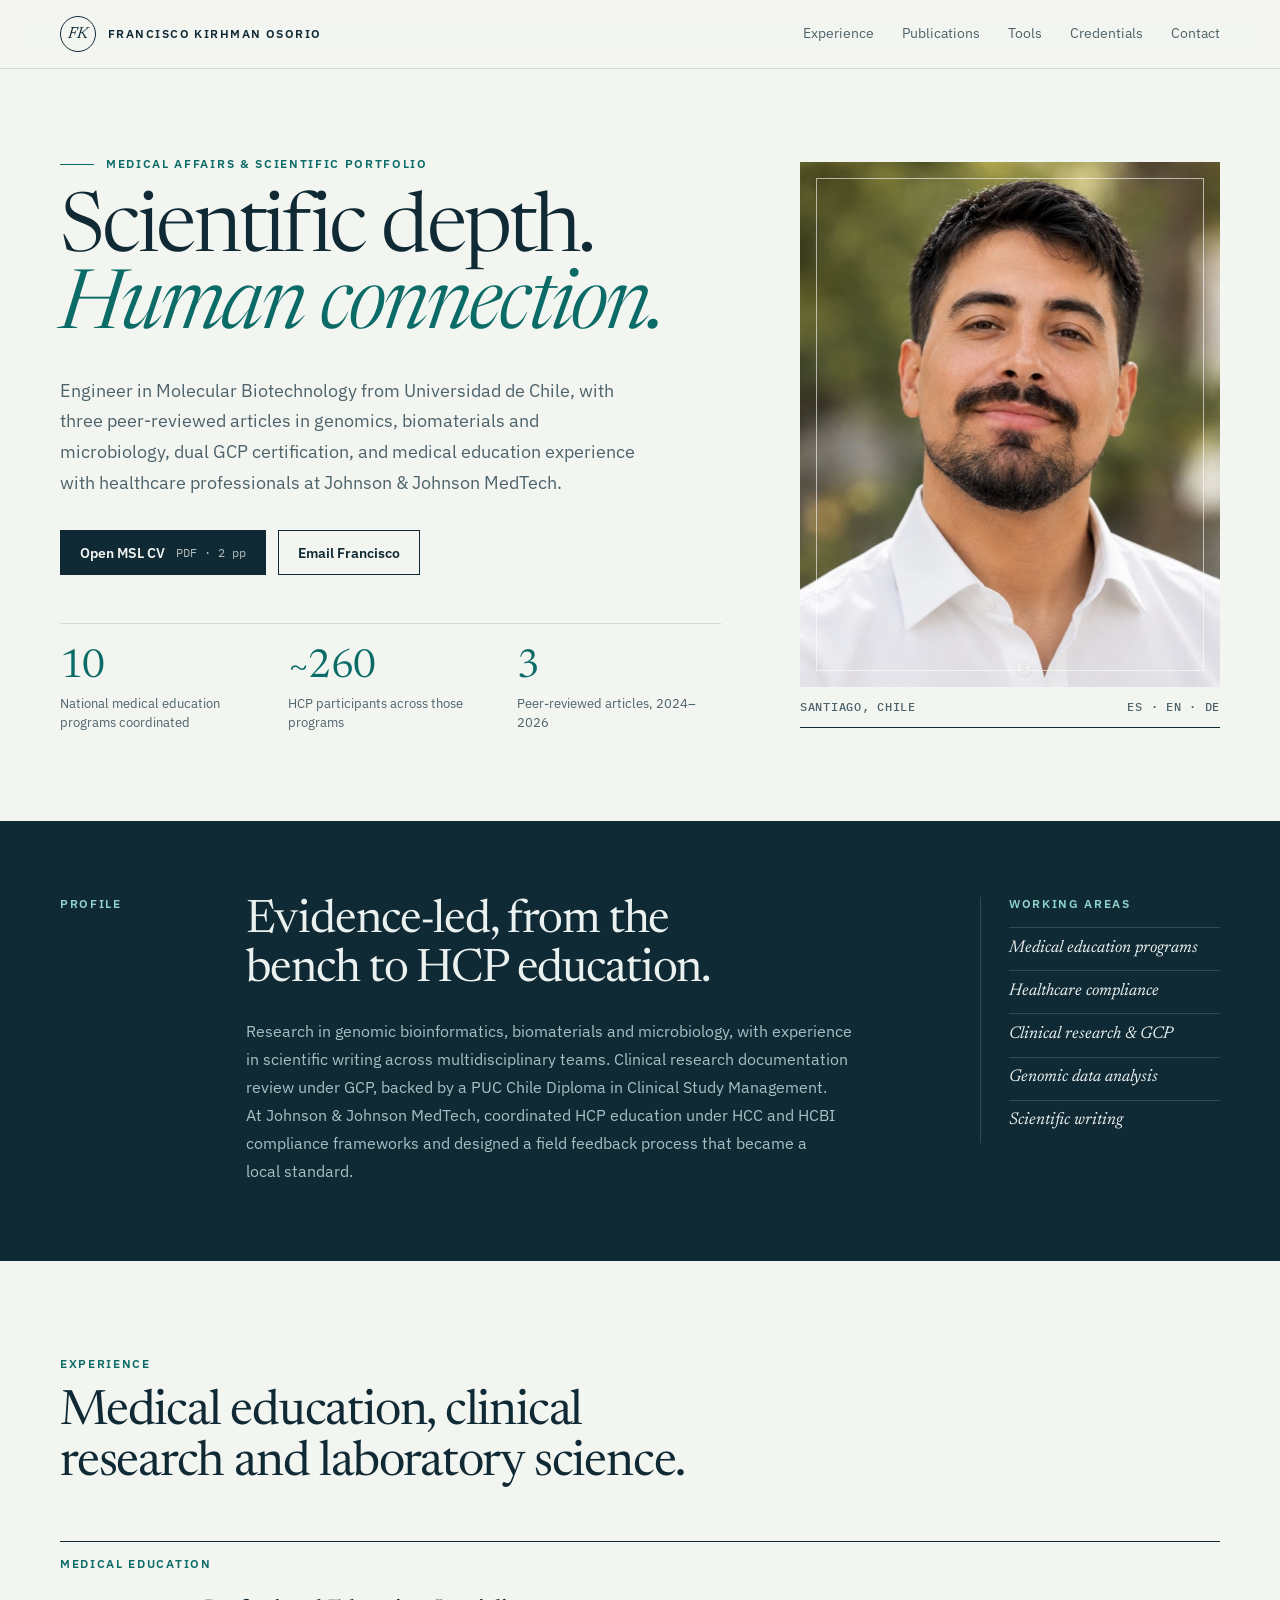
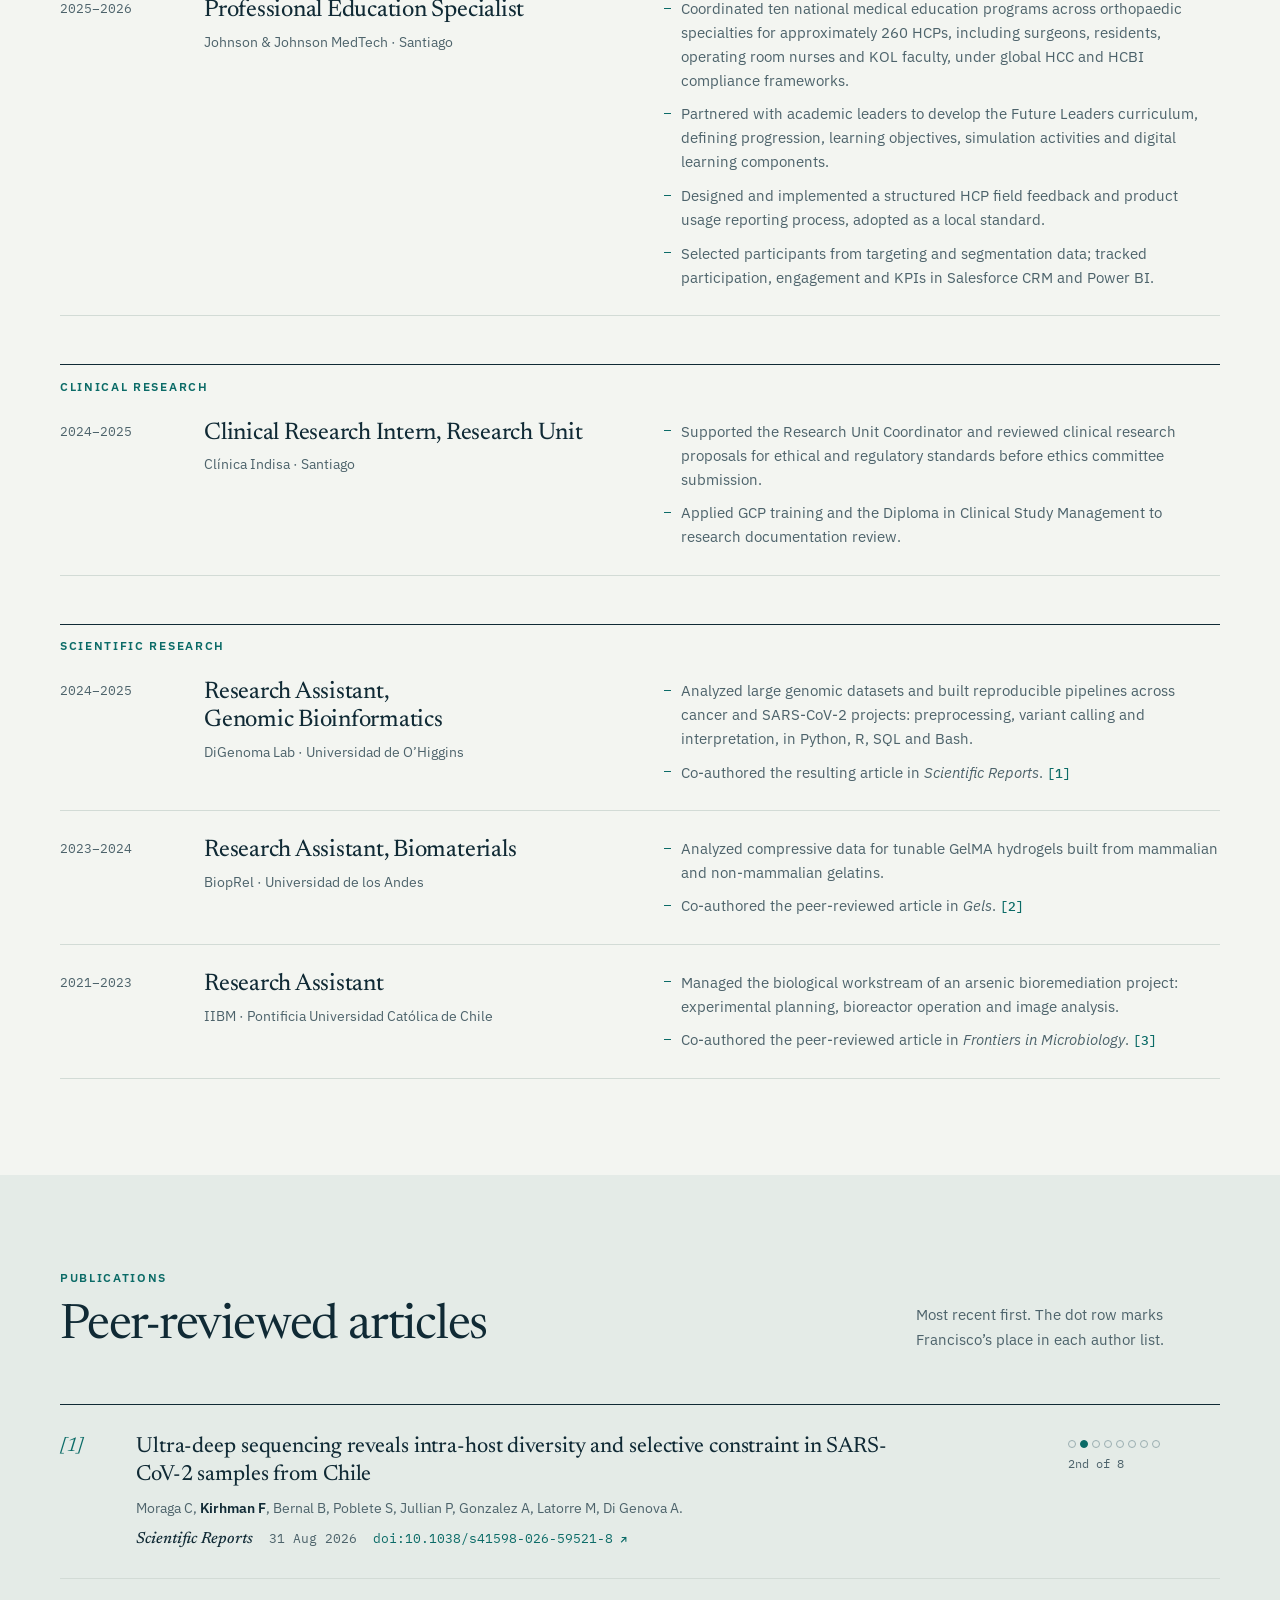
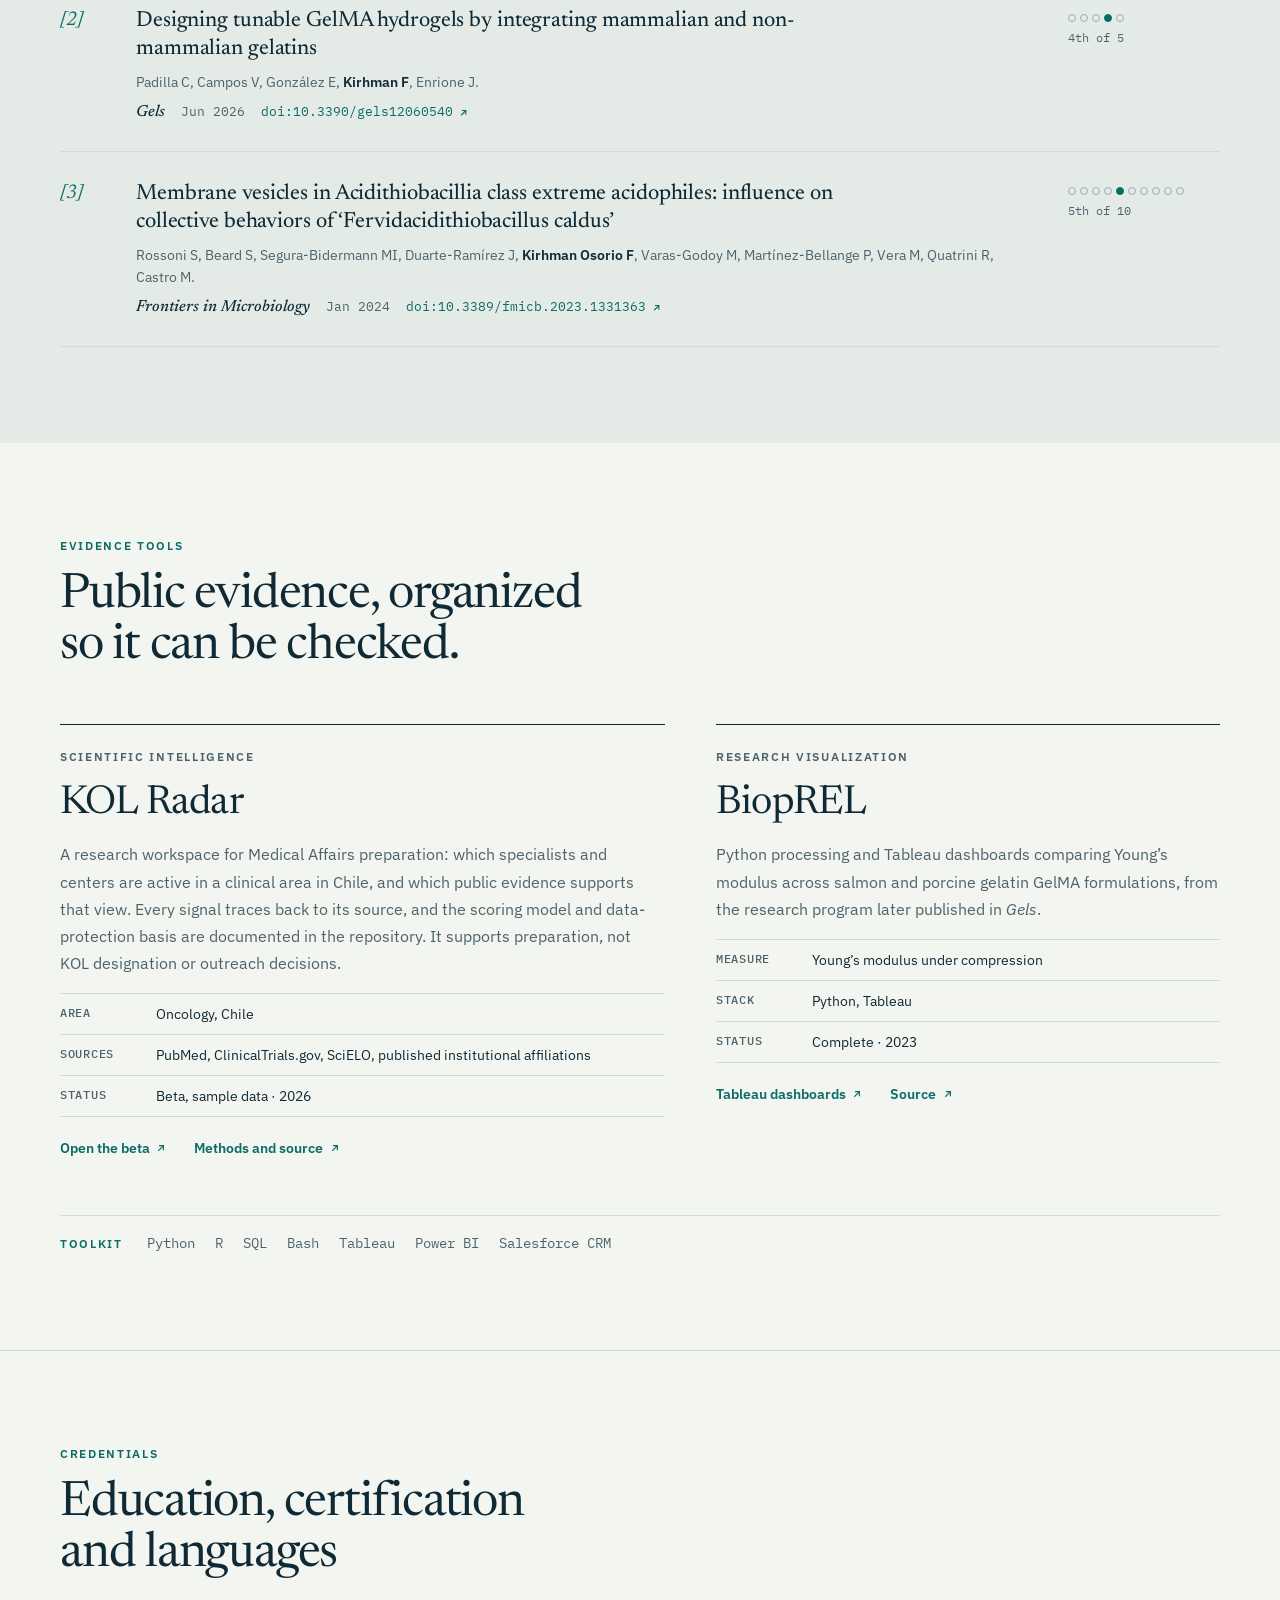
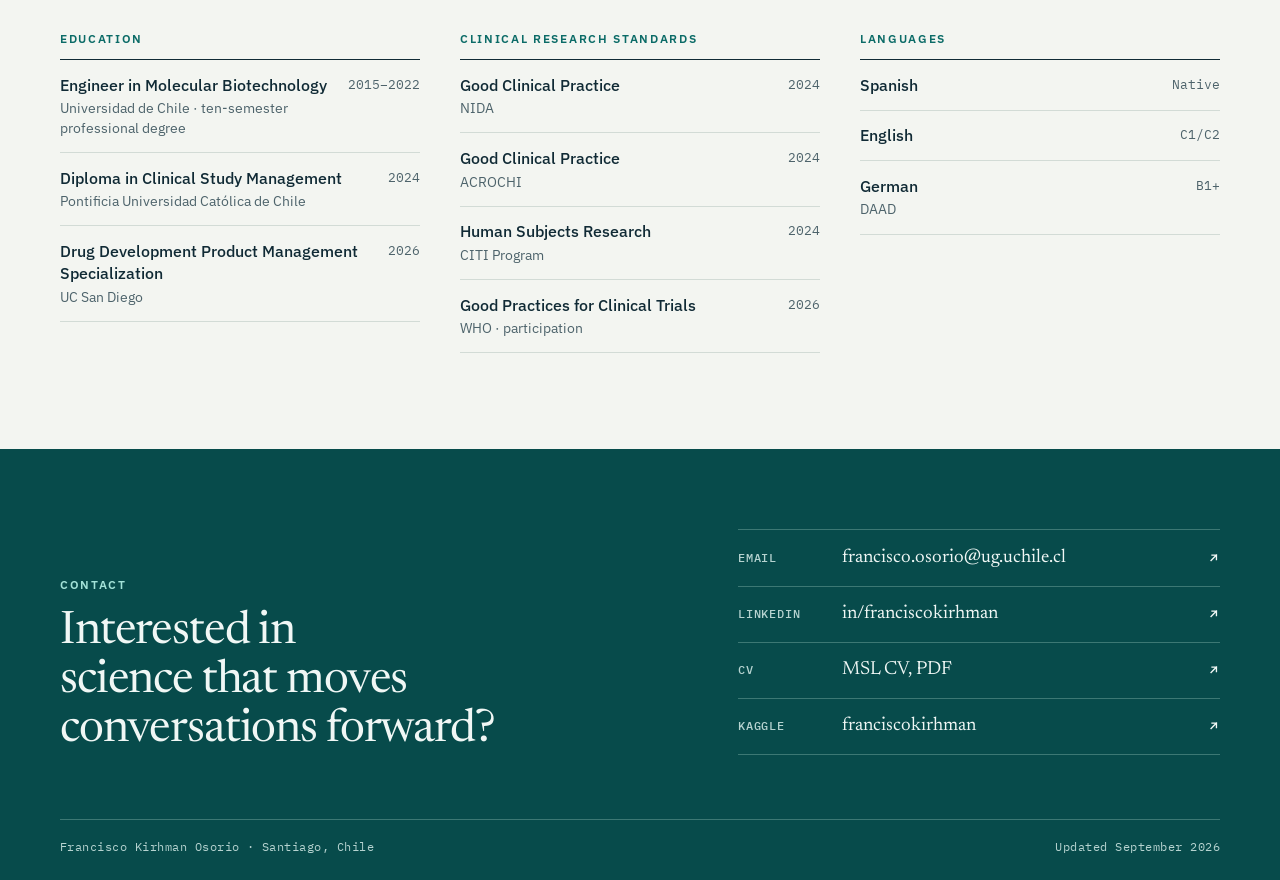
==== docs/index.html @ c92f568a "Add static portfolio page and CV with Scientific Reports 2026 article docs/ is a dependency-free pag" ====
<!doctype html>
<html lang="en">
<meta charset="utf-8">
<meta name="viewport" content="width=device-width, initial-scale=1">
<link rel="icon" href="data:image/svg+xml,%3Csvg xmlns='http://www.w3.org/2000/svg' viewBox='0 0 32 32'%3E%3Crect width='32' height='32' rx='16' fill='%23102a35'/%3E%3Ctext x='16' y='21' text-anchor='middle' font-family='Georgia,serif' font-style='italic' font-size='14' fill='%23f3f5f1'%3EFK%3C/text%3E%3C/svg%3E">
<!-- page -->
<title>Francisco Kirhman Osorio</title>
<meta name="description" content="Engineer in Molecular Biotechnology with three peer-reviewed articles, dual GCP certification and HCP medical education experience at Johnson & Johnson MedTech. Santiago, Chile.">
<link rel="preconnect" href="https://fonts.googleapis.com">
<link rel="preconnect" href="https://fonts.gstatic.com" crossorigin>
<link rel="stylesheet" href="https://fonts.googleapis.com/css2?family=IBM+Plex+Mono:wght@400;500&family=IBM+Plex+Sans:ital,wght@0,400;0,500;0,600;1,400&family=Newsreader:ital,opsz,wght@0,6..72,300..600;1,6..72,300..600&display=swap">
<style>
:root{
  --paper:#f3f5f1; --panel:#e4ebe7; --ink:#102a35; --muted:#4d636b; --line:#d2dbd6; --rule:#102a35;
  --accent:#0b6b67; --on-accent:#ffffff; --dot:#9aaeb1;
  --band:#102a35; --band-text:#eaf1ef; --band-muted:#a8bfc2; --band-line:#2f4a54; --band-accent:#8fd3c8;
  --foot:#074b4b; --foot-text:#f0f7f5; --foot-muted:#b6d3d0; --foot-line:#3c7874; --foot-accent:#a3e2d8;
  --btn:#102a35; --btn-text:#f3f5f1;
  --frame:rgba(255,255,255,.6); --header:rgba(243,245,241,.92);
  --serif:"Newsreader", Georgia, "Times New Roman", serif;
  --sans:"IBM Plex Sans", "Helvetica Neue", Arial, sans-serif;
  --mono:"IBM Plex Mono", ui-monospace, "SF Mono", Menlo, monospace;
}
@media (prefers-color-scheme: dark){
  :root:not([data-theme="light"]){
    --paper:#0a161b; --panel:#10222a; --ink:#e2ebe8; --muted:#9fb4b7; --line:#213840; --rule:#8fa7ab;
    --accent:#62c4b8; --on-accent:#04201e; --dot:#47616a;
    --band:#0f242c; --band-text:#e6eeec; --band-muted:#a2babd; --band-line:#2a4650; --band-accent:#7fcfc3;
    --foot:#08302f; --foot-text:#eaf4f2; --foot-muted:#a8c9c5; --foot-line:#29605c; --foot-accent:#8fdbd0;
    --btn:#e2ebe8; --btn-text:#0a161b;
    --frame:rgba(255,255,255,.35); --header:rgba(10,22,27,.9);
  }
}
:root[data-theme="dark"]{
  --paper:#0a161b; --panel:#10222a; --ink:#e2ebe8; --muted:#9fb4b7; --line:#213840; --rule:#8fa7ab;
  --accent:#62c4b8; --on-accent:#04201e; --dot:#47616a;
  --band:#0f242c; --band-text:#e6eeec; --band-muted:#a2babd; --band-line:#2a4650; --band-accent:#7fcfc3;
  --foot:#08302f; --foot-text:#eaf4f2; --foot-muted:#a8c9c5; --foot-line:#29605c; --foot-accent:#8fdbd0;
  --btn:#e2ebe8; --btn-text:#0a161b;
  --frame:rgba(255,255,255,.35); --header:rgba(10,22,27,.9);
}

*,*::before,*::after{box-sizing:border-box}
html{-webkit-text-size-adjust:100%}
@media (prefers-reduced-motion: no-preference){html{scroll-behavior:smooth}}
body{margin:0;background:var(--paper);color:var(--ink);font:400 1rem/1.6 var(--sans);-webkit-font-smoothing:antialiased}
h1,h2,h3,h4{margin:0;font-weight:400;text-wrap:balance}
p{margin:0;text-wrap:pretty}
a{color:inherit}
img{max-width:100%;display:block}
:focus-visible{outline:2px solid var(--accent);outline-offset:3px}
.shell{width:min(1160px, calc(100% - 48px));margin-inline:auto}
.label{font:600 .75rem/1.2 var(--sans);letter-spacing:.14em;text-transform:uppercase;color:var(--accent)}
.arr{width:.72em;height:.72em;flex:none}
.skip{position:absolute;left:16px;top:-80px;z-index:50;background:var(--btn);color:var(--btn-text);padding:.7rem 1rem;font-weight:600}
.skip:focus{top:12px}
section[id],footer[id]{scroll-margin-top:72px}

/* Header */
.site-header{position:sticky;top:0;z-index:20;background:var(--header);backdrop-filter:blur(10px);-webkit-backdrop-filter:blur(10px);border-bottom:1px solid var(--line)}
.header-row{display:flex;align-items:center;justify-content:space-between;gap:1.5rem;min-height:68px}
.brand{display:flex;align-items:center;gap:.75rem;text-decoration:none}
.monogram{display:grid;place-items:center;width:36px;height:36px;border:1px solid var(--ink);border-radius:50%;font:italic 400 1rem/1 var(--serif)}
.brand-name{font:600 .75rem/1 var(--sans);letter-spacing:.12em;text-transform:uppercase}
.site-nav{display:flex;gap:1.75rem;font-size:.875rem;color:var(--muted)}
.site-nav a{text-decoration:none;padding:.35rem 0;border-bottom:1px solid transparent;transition:color .15s,border-color .15s}
.site-nav a:hover{color:var(--ink);border-color:var(--accent)}

/* Hero */
.hero{display:grid;grid-template-columns:minmax(0,1.22fr) minmax(0,.78fr);gap:clamp(2.5rem,6vw,5.5rem);align-items:center;padding-block:clamp(3rem,7vw,5.5rem) clamp(3.5rem,7vw,5.5rem)}
.eyebrow{display:flex;align-items:center;gap:.75rem}
.eyebrow::before{content:"";width:34px;height:1px;background:var(--accent)}
.hero h1{margin-top:1.4rem;font:350 clamp(3.1rem,6.4vw,5.6rem)/.94 var(--serif);letter-spacing:-.035em;font-optical-sizing:auto}
.hero h1 em{font-style:italic;color:var(--accent)}
.lede{margin-top:1.75rem;max-width:36rem;font-size:1.125rem;line-height:1.7;color:var(--muted)}
.actions{display:flex;flex-wrap:wrap;gap:.75rem;margin-top:2rem}
.btn{display:inline-flex;align-items:center;gap:.65rem;padding:.9rem 1.2rem;border:1px solid var(--btn);font:600 .875rem/1 var(--sans);text-decoration:none;transition:background-color .15s,color .15s,border-color .15s}
.btn-primary{background:var(--btn);color:var(--btn-text)}
.btn-meta{font:400 .75rem/1 var(--mono);opacity:.72}
.btn:hover{background:var(--accent);border-color:var(--accent);color:var(--on-accent)}
.facts{display:grid;grid-template-columns:repeat(3,minmax(0,1fr));gap:1.5rem;margin:3rem 0 0;padding-top:1.5rem;border-top:1px solid var(--line)}
.facts div{display:flex;flex-direction:column-reverse;justify-content:flex-end;gap:.45rem}
.facts dd{margin:0;font:400 2.5rem/1 var(--serif);color:var(--accent);font-variant-numeric:lining-nums tabular-nums;letter-spacing:-.02em}
.facts dt{font-size:.8125rem;line-height:1.45;color:var(--muted);max-width:14rem}
.portrait{margin:0;justify-self:end;width:100%;max-width:420px}
.portrait-frame{position:relative;aspect-ratio:4/5;overflow:hidden;background:var(--panel)}
.portrait-frame img{width:100%;height:100%;object-fit:cover;filter:saturate(.88)}
.portrait-frame::after{content:"";position:absolute;inset:16px;border:1px solid var(--frame);pointer-events:none}
.portrait figcaption{display:flex;justify-content:space-between;gap:1rem;padding:.8rem 0;border-bottom:1px solid var(--rule);font:500 .75rem/1.2 var(--mono);letter-spacing:.06em;text-transform:uppercase;color:var(--muted)}

/* Profile band */
.band{background:var(--band);color:var(--band-text);padding-block:clamp(3.5rem,6vw,4.75rem)}
.band .label{color:var(--band-accent)}
.band-grid{display:grid;grid-template-columns:8rem minmax(0,1fr) 15rem;gap:clamp(2rem,4.5vw,3.75rem);align-items:start}
.band h2{font:400 clamp(2rem,3.6vw,3rem)/1.06 var(--serif);letter-spacing:-.025em;max-width:18ch}
.band-main p{margin-top:1.4rem;max-width:62ch;color:var(--band-muted);line-height:1.75}
.band-aside{border-left:1px solid var(--band-line);padding-left:1.75rem}
.band-aside ul{list-style:none;margin:1rem 0 0;padding:0}
.band-aside li{padding:.6rem 0;border-top:1px solid var(--band-line);font:italic 400 1.0625rem/1.35 var(--serif)}

/* Sections */
.section{padding-block:clamp(4rem,8vw,6rem)}
.section-head{display:grid;gap:1rem;max-width:44rem}
.section-head h2{font:400 clamp(2rem,3.8vw,3.1rem)/1.05 var(--serif);letter-spacing:-.025em}
.section-head.split{grid-template-columns:minmax(0,1fr) 19rem;gap:1rem 4rem;align-items:end;max-width:none}
.section-head.split > div{display:grid;gap:1rem}
.head-note{color:var(--muted);font-size:.9375rem;line-height:1.65}

/* Experience */
.groups{display:grid;gap:3rem;margin-top:3.25rem}
.group{border-top:1px solid var(--rule)}
.group > h3{padding-top:.9rem}
.entry{display:grid;grid-template-columns:7rem minmax(0,1fr) minmax(0,1.3fr);gap:.75rem 2rem;padding:1.6rem 0;border-bottom:1px solid var(--line)}
.entry-date{font:400 .8125rem/1.9 var(--mono);color:var(--muted);font-variant-numeric:tabular-nums}
.entry h4{font:450 1.5rem/1.15 var(--serif);letter-spacing:-.01em}
.org{margin-top:.4rem;font-size:.875rem;color:var(--muted)}
.points{list-style:none;margin:0;padding:0;display:grid;gap:.6rem;color:var(--muted);font-size:.9375rem;line-height:1.6}
.points li{position:relative;padding-left:1.1rem}
.points li::before{content:"";position:absolute;left:0;top:.72em;width:.45rem;height:1px;background:var(--accent)}
.ref-link{font:500 .8125rem/1 var(--mono);color:var(--accent);text-decoration:none;white-space:nowrap}
.ref-link:hover{text-decoration:underline;text-underline-offset:3px}

/* Publications */
.pubs{background:var(--panel)}
.refs{list-style:none;margin:3.25rem 0 0;padding:0;border-top:1px solid var(--rule);counter-reset:ref}
.ref{display:grid;grid-template-columns:3rem minmax(0,1fr) 9.5rem;gap:.5rem 1.75rem;padding:1.75rem 0;border-bottom:1px solid var(--line);counter-increment:ref}
.ref::before{content:"[" counter(ref) "]";font:italic 400 1.25rem/1.3 var(--serif);color:var(--accent)}
.ref-body{display:grid;gap:.55rem}
.ref-title{font:450 1.375rem/1.28 var(--serif);letter-spacing:-.005em;max-width:48rem}
.ref-authors{font-size:.875rem;line-height:1.55;color:var(--muted)}
.ref-authors b{color:var(--ink);font-weight:600}
.ref-venue{display:flex;flex-wrap:wrap;align-items:baseline;gap:.35rem 1rem;font-size:.875rem}
.ref-venue cite{font:italic 500 1rem/1.3 var(--serif)}
.ref-venue .yr{font:400 .8125rem/1 var(--mono);color:var(--muted)}
.doi{font:400 .8125rem/1.3 var(--mono);color:var(--accent);text-decoration:none;display:inline-flex;align-items:center;gap:.35rem;overflow-wrap:anywhere}
.doi:hover{text-decoration:underline;text-underline-offset:3px}
.ref-pos{display:grid;gap:.5rem;align-content:start;padding-top:.45rem}
.dots{display:flex;flex-wrap:wrap;gap:4px}
.dots i{width:8px;height:8px;border-radius:50%;border:1px solid var(--dot)}
.dots i.me{background:var(--accent);border-color:var(--accent)}
.pos-text{font:400 .75rem/1.3 var(--mono);color:var(--muted)}

/* Tools */
.tools{display:grid;grid-template-columns:minmax(0,1.2fr) minmax(0,1fr);gap:clamp(2rem,4vw,3.5rem);margin-top:3.25rem}
.tool{border-top:1px solid var(--rule);padding-top:1.4rem;display:flex;flex-direction:column;gap:1rem}
.tool h3{font:400 clamp(2rem,3.2vw,2.5rem)/1.05 var(--serif);letter-spacing:-.02em}
.tool > p{color:var(--muted);line-height:1.7;max-width:60ch}
.tool-meta{display:grid;grid-template-columns:6rem minmax(0,1fr);margin:0;border-top:1px solid var(--line);font-size:.875rem}
.tool-meta dt,.tool-meta dd{padding:.55rem 0;border-bottom:1px solid var(--line)}
.tool-meta dt{font:500 .75rem/1.6 var(--mono);color:var(--muted);text-transform:uppercase;letter-spacing:.06em}
.tool-meta dd{margin:0}
.tool-links{display:flex;flex-wrap:wrap;gap:.75rem 1.75rem;margin-top:.25rem}
.tool-links a{display:inline-flex;align-items:center;gap:.4rem;font-weight:600;font-size:.875rem;color:var(--accent);text-decoration:none;border-bottom:1px solid transparent;padding-bottom:2px}
.tool-links a:hover{border-color:var(--accent)}
.toolkit{display:flex;flex-wrap:wrap;align-items:baseline;gap:.5rem 1.5rem;margin-top:3.25rem;padding-top:1.1rem;border-top:1px solid var(--line)}
.toolkit ul{display:flex;flex-wrap:wrap;gap:.35rem 1.25rem;list-style:none;margin:0;padding:0;font:400 .875rem/1.5 var(--mono);color:var(--muted)}

/* Credentials */
.creds-section{border-top:1px solid var(--line)}
.creds{display:grid;grid-template-columns:repeat(3,minmax(0,1fr));gap:2.5rem;margin-top:3.25rem}
.cred h3{padding-bottom:.8rem;border-bottom:1px solid var(--rule)}
.cred dl{margin:0}
.cred dl div{display:grid;grid-template-columns:minmax(0,1fr) auto;gap:1rem;padding:.85rem 0;border-bottom:1px solid var(--line)}
.cred dt{font-weight:500;line-height:1.4}
.cred dt span{display:block;margin-top:.2rem;font-weight:400;font-size:.875rem;color:var(--muted)}
.cred dd{margin:0;font:400 .8125rem/1.7 var(--mono);color:var(--muted);font-variant-numeric:tabular-nums;text-align:right}

/* Footer */
.site-footer{background:var(--foot);color:var(--foot-text);padding:clamp(3.5rem,7vw,5rem) 0 1.5rem}
.site-footer .label{color:var(--foot-accent)}
.site-footer :focus-visible{outline-color:var(--foot-accent)}
.foot-grid{display:grid;grid-template-columns:minmax(0,1.1fr) minmax(0,.9fr);gap:clamp(2.5rem,7vw,5.5rem);align-items:end}
.foot-grid h2{margin-top:1rem;font:400 clamp(2rem,3.6vw,3rem)/1.06 var(--serif);letter-spacing:-.025em;max-width:17ch}
.foot-links{list-style:none;margin:0;padding:0;border-top:1px solid var(--foot-line)}
.foot-links li{border-bottom:1px solid var(--foot-line)}
.foot-links a{display:grid;grid-template-columns:5.5rem minmax(0,1fr) auto;align-items:center;gap:1rem;padding:.95rem 0;text-decoration:none}
.foot-links .k{font:500 .75rem/1 var(--mono);text-transform:uppercase;letter-spacing:.08em;color:var(--foot-muted)}
.foot-links .v{font:400 1.1875rem/1.3 var(--serif);overflow-wrap:anywhere;transition:color .15s}
.foot-links a:hover .v{color:var(--foot-accent)}
.foot-base{display:flex;flex-wrap:wrap;justify-content:space-between;gap:.5rem 2rem;margin-top:4rem;padding-top:1.2rem;border-top:1px solid var(--foot-line);font:400 .75rem/1.4 var(--mono);color:var(--foot-muted);letter-spacing:.04em}

@media (max-width: 960px){
  .hero{grid-template-columns:1fr}
  .portrait{justify-self:start;max-width:380px}
  .band-grid{grid-template-columns:1fr;gap:1.5rem}
  .band-aside{border-left:0;border-top:1px solid var(--band-line);padding:1.25rem 0 0}
  .entry{grid-template-columns:6rem minmax(0,1fr)}
  .entry .points{grid-column:2}
  .section-head.split,.tools,.foot-grid{grid-template-columns:1fr}
  .creds{grid-template-columns:repeat(2,minmax(0,1fr))}
}
@media (max-width: 640px){
  .shell{width:calc(100% - 32px)}
  .header-row{flex-wrap:wrap;gap:0;padding-top:.7rem}
  .site-nav{order:3;width:100%;gap:1.25rem;overflow-x:auto;padding:.35rem 0 .45rem;scrollbar-width:none}
  .site-nav::-webkit-scrollbar{display:none}
  .site-nav a{white-space:nowrap}
  .facts{grid-template-columns:1fr;gap:0;padding-top:0}
  .facts div{flex-direction:row-reverse;justify-content:flex-end;align-items:baseline;gap:1rem;padding:.8rem 0;border-bottom:1px solid var(--line)}
  .facts dd{font-size:2rem;min-width:4.5rem}
  .actions .btn{flex:1 1 100%;justify-content:center}
  .entry{grid-template-columns:1fr;gap:.5rem}
  .entry .points{grid-column:auto;margin-top:.4rem}
  .ref{grid-template-columns:2.25rem minmax(0,1fr)}
  .ref-pos{grid-column:2;padding-top:.25rem}
  .creds{grid-template-columns:1fr}
  .foot-links a{grid-template-columns:4.5rem minmax(0,1fr) auto}
}
</style>

<svg width="0" height="0" style="position:absolute" aria-hidden="true">
  <symbol id="arr" viewBox="0 0 12 12"><path d="M3.2 8.8 8.8 3.2M4.2 3.2h4.6v4.6" fill="none" stroke="currentColor" stroke-width="1.4" stroke-linecap="square"/></symbol>
</svg>

<a class="skip" href="#main">Skip to content</a>

<header class="site-header">
  <div class="shell header-row">
    <a class="brand" href="#top"><span class="monogram" aria-hidden="true">FK</span><span class="brand-name">Francisco Kirhman Osorio</span></a>
    <nav class="site-nav" aria-label="Sections">
      <a href="#experience">Experience</a>
      <a href="#publications">Publications</a>
      <a href="#tools">Tools</a>
      <a href="#credentials">Credentials</a>
      <a href="#contact">Contact</a>
    </nav>
  </div>
</header>

<main id="main">
  <section class="hero shell" id="top" aria-labelledby="hero-title">
    <div class="hero-copy">
      <p class="label eyebrow">Medical Affairs &amp; scientific portfolio</p>
      <h1 id="hero-title">Scientific depth.<br><em>Human connection.</em></h1>
      <p class="lede">Engineer in Molecular Biotechnology from Universidad de Chile, with three peer-reviewed articles in genomics, biomaterials and microbiology, dual GCP certification, and medical education experience with healthcare professionals at Johnson &amp; Johnson MedTech.</p>
      <div class="actions">
        <a class="btn btn-primary" href="Francisco_Kirhman_MSL_CV.pdf" target="_blank" rel="noopener">Open MSL CV <span class="btn-meta">PDF · 2 pp</span></a>
        <a class="btn" href="mailto:francisco.osorio@ug.uchile.cl">Email Francisco</a>
      </div>
      <dl class="facts">
        <div><dt>National medical education programs coordinated</dt><dd>10</dd></div>
        <div><dt>HCP participants across those programs</dt><dd>~260</dd></div>
        <div><dt>Peer-reviewed articles, 2024–2026</dt><dd>3</dd></div>
      </dl>
    </div>
    <figure class="portrait">
      <div class="portrait-frame"><img src="portrait.jpg" width="640" height="800" alt="Portrait of Francisco Kirhman Osorio"></div>
      <figcaption><span>Santiago, Chile</span><span>ES · EN · DE</span></figcaption>
    </figure>
  </section>

  <section class="band" id="profile" aria-labelledby="profile-title">
    <div class="shell band-grid">
      <p class="label">Profile</p>
      <div class="band-main">
        <h2 id="profile-title">Evidence-led, from the bench to HCP education.</h2>
        <p>Research in genomic bioinformatics, biomaterials and microbiology, with experience in scientific writing across multidisciplinary teams. Clinical research documentation review under GCP, backed by a PUC Chile Diploma in Clinical Study Management. At Johnson &amp; Johnson MedTech, coordinated HCP education under HCC and HCBI compliance frameworks and designed a field feedback process that became a local standard.</p>
      </div>
      <div class="band-aside">
        <p class="label">Working areas</p>
        <ul>
          <li>Medical education programs</li>
          <li>Healthcare compliance</li>
          <li>Clinical research &amp; GCP</li>
          <li>Genomic data analysis</li>
          <li>Scientific writing</li>
        </ul>
      </div>
    </div>
  </section>

  <section class="section shell" id="experience" aria-labelledby="experience-title">
    <div class="section-head">
      <p class="label">Experience</p>
      <h2 id="experience-title">Medical education, clinical research and laboratory science.</h2>
    </div>

    <div class="groups">
      <div class="group">
        <h3 class="label">Medical education</h3>
        <article class="entry">
          <p class="entry-date">2025–2026</p>
          <div>
            <h4>Professional Education Specialist</h4>
            <p class="org">Johnson &amp; Johnson MedTech · Santiago</p>
          </div>
          <ul class="points">
            <li>Coordinated ten national medical education programs across orthopaedic specialties for approximately 260 HCPs, including surgeons, residents, operating room nurses and KOL faculty, under global HCC and HCBI compliance frameworks.</li>
            <li>Partnered with academic leaders to develop the Future Leaders curriculum, defining progression, learning objectives, simulation activities and digital learning components.</li>
            <li>Designed and implemented a structured HCP field feedback and product usage reporting process, adopted as a local standard.</li>
            <li>Selected participants from targeting and segmentation data; tracked participation, engagement and KPIs in Salesforce CRM and Power BI.</li>
          </ul>
        </article>
      </div>

      <div class="group">
        <h3 class="label">Clinical research</h3>
        <article class="entry">
          <p class="entry-date">2024–2025</p>
          <div>
            <h4>Clinical Research Intern, Research Unit</h4>
            <p class="org">Clínica Indisa · Santiago</p>
          </div>
          <ul class="points">
            <li>Supported the Research Unit Coordinator and reviewed clinical research proposals for ethical and regulatory standards before ethics committee submission.</li>
            <li>Applied GCP training and the Diploma in Clinical Study Management to research documentation review.</li>
          </ul>
        </article>
      </div>

      <div class="group">
        <h3 class="label">Scientific research</h3>
        <article class="entry">
          <p class="entry-date">2024–2025</p>
          <div>
            <h4>Research Assistant, Genomic Bioinformatics</h4>
            <p class="org">DiGenoma Lab · Universidad de O’Higgins</p>
          </div>
          <ul class="points">
            <li>Analyzed large genomic datasets and built reproducible pipelines across cancer and SARS-CoV-2 projects: preprocessing, variant calling and interpretation, in Python, R, SQL and Bash.</li>
            <li>Co-authored the resulting article in <i>Scientific Reports</i>. <a class="ref-link" href="#ref-1">[1]</a></li>
          </ul>
        </article>
        <article class="entry">
          <p class="entry-date">2023–2024</p>
          <div>
            <h4>Research Assistant, Biomaterials</h4>
            <p class="org">BiopRel · Universidad de los Andes</p>
          </div>
          <ul class="points">
            <li>Analyzed compressive data for tunable GelMA hydrogels built from mammalian and non-mammalian gelatins.</li>
            <li>Co-authored the peer-reviewed article in <i>Gels</i>. <a class="ref-link" href="#ref-2">[2]</a></li>
          </ul>
        </article>
        <article class="entry">
          <p class="entry-date">2021–2023</p>
          <div>
            <h4>Research Assistant</h4>
            <p class="org">IIBM · Pontificia Universidad Católica de Chile</p>
          </div>
          <ul class="points">
            <li>Managed the biological workstream of an arsenic bioremediation project: experimental planning, bioreactor operation and image analysis.</li>
            <li>Co-authored the peer-reviewed article in <i>Frontiers in Microbiology</i>. <a class="ref-link" href="#ref-3">[3]</a></li>
          </ul>
        </article>
      </div>
    </div>
  </section>

  <section class="pubs section" id="publications" aria-labelledby="publications-title">
    <div class="shell">
      <div class="section-head split">
        <div>
          <p class="label">Publications</p>
          <h2 id="publications-title">Peer-reviewed articles</h2>
        </div>
        <p class="head-note">Most recent first. The dot row marks Francisco’s place in each author list.</p>
      </div>

      <ol class="refs">
        <li class="ref" id="ref-1">
          <div class="ref-body">
            <p class="ref-title">Ultra-deep sequencing reveals intra-host diversity and selective constraint in SARS-CoV-2 samples from Chile</p>
            <p class="ref-authors">Moraga C, <b>Kirhman F</b>, Bernal B, Poblete S, Jullian P, Gonzalez A, Latorre M, Di Genova A.</p>
            <p class="ref-venue"><cite>Scientific Reports</cite><span class="yr">31 Aug 2026</span><a class="doi" href="https://doi.org/10.1038/s41598-026-59521-8" target="_blank" rel="noopener">doi:10.1038/s41598-026-59521-8<svg class="arr" aria-hidden="true"><use href="#arr"/></svg></a></p>
          </div>
          <div class="ref-pos">
            <span class="dots" role="img" aria-label="Second of eight authors"><i></i><i class="me"></i><i></i><i></i><i></i><i></i><i></i><i></i></span>
            <span class="pos-text" aria-hidden="true">2nd of 8</span>
          </div>
        </li>
        <li class="ref" id="ref-2">
          <div class="ref-body">
            <p class="ref-title">Designing tunable GelMA hydrogels by integrating mammalian and non-mammalian gelatins</p>
            <p class="ref-authors">Padilla C, Campos V, González E, <b>Kirhman F</b>, Enrione J.</p>
            <p class="ref-venue"><cite>Gels</cite><span class="yr">Jun 2026</span><a class="doi" href="https://doi.org/10.3390/gels12060540" target="_blank" rel="noopener">doi:10.3390/gels12060540<svg class="arr" aria-hidden="true"><use href="#arr"/></svg></a></p>
          </div>
          <div class="ref-pos">
            <span class="dots" role="img" aria-label="Fourth of five authors"><i></i><i></i><i></i><i class="me"></i><i></i></span>
            <span class="pos-text" aria-hidden="true">4th of 5</span>
          </div>
        </li>
        <li class="ref" id="ref-3">
          <div class="ref-body">
            <p class="ref-title">Membrane vesicles in Acidithiobacillia class extreme acidophiles: influence on collective behaviors of ‘Fervidacidithiobacillus caldus’</p>
            <p class="ref-authors">Rossoni S, Beard S, Segura-Bidermann MI, Duarte-Ramírez J, <b>Kirhman Osorio F</b>, Varas-Godoy M, Martínez-Bellange P, Vera M, Quatrini R, Castro M.</p>
            <p class="ref-venue"><cite>Frontiers in Microbiology</cite><span class="yr">Jan 2024</span><a class="doi" href="https://doi.org/10.3389/fmicb.2023.1331363" target="_blank" rel="noopener">doi:10.3389/fmicb.2023.1331363<svg class="arr" aria-hidden="true"><use href="#arr"/></svg></a></p>
          </div>
          <div class="ref-pos">
            <span class="dots" role="img" aria-label="Fifth of ten authors"><i></i><i></i><i></i><i></i><i class="me"></i><i></i><i></i><i></i><i></i><i></i></span>
            <span class="pos-text" aria-hidden="true">5th of 10</span>
          </div>
        </li>
      </ol>
    </div>
  </section>

  <section class="section shell" id="tools" aria-labelledby="tools-title">
    <div class="section-head">
      <p class="label">Evidence tools</p>
      <h2 id="tools-title">Public evidence, organized so it can be checked.</h2>
    </div>

    <div class="tools">
      <article class="tool">
        <p class="label">Scientific intelligence</p>
        <h3>KOL Radar</h3>
        <p>A research workspace for Medical Affairs preparation: which specialists and centers are active in a clinical area in Chile, and which public evidence supports that view. Every signal traces back to its source, and the scoring model and data-protection basis are documented in the repository. It supports preparation, not KOL designation or outreach decisions.</p>
        <dl class="tool-meta">
          <dt>Area</dt><dd>Oncology, Chile</dd>
          <dt>Sources</dt><dd>PubMed, ClinicalTrials.gov, SciELO, published institutional affiliations</dd>
          <dt>Status</dt><dd>Beta, sample data · 2026</dd>
        </dl>
        <div class="tool-links">
          <a href="https://franciscokirhman.github.io/kol-radar/web/index.html" target="_blank" rel="noopener">Open the beta<svg class="arr" aria-hidden="true"><use href="#arr"/></svg></a>
          <a href="https://github.com/FranciscoKirhman/kol-radar" target="_blank" rel="noopener">Methods and source<svg class="arr" aria-hidden="true"><use href="#arr"/></svg></a>
        </div>
      </article>

      <article class="tool">
        <p class="label">Research visualization</p>
        <h3>BiopREL</h3>
        <p>Python processing and Tableau dashboards comparing Young’s modulus across salmon and porcine gelatin GelMA formulations, from the research program later published in <i>Gels</i>.</p>
        <dl class="tool-meta">
          <dt>Measure</dt><dd>Young’s modulus under compression</dd>
          <dt>Stack</dt><dd>Python, Tableau</dd>
          <dt>Status</dt><dd>Complete · 2023</dd>
        </dl>
        <div class="tool-links">
          <a href="https://public.tableau.com/app/profile/francisco.kirhman.osorio/vizzes" target="_blank" rel="noopener">Tableau dashboards<svg class="arr" aria-hidden="true"><use href="#arr"/></svg></a>
          <a href="https://github.com/FranciscoKirhman/BiopREL" target="_blank" rel="noopener">Source<svg class="arr" aria-hidden="true"><use href="#arr"/></svg></a>
        </div>
      </article>
    </div>

    <div class="toolkit">
      <p class="label">Toolkit</p>
      <ul>
        <li>Python</li><li>R</li><li>SQL</li><li>Bash</li><li>Tableau</li><li>Power BI</li><li>Salesforce CRM</li>
      </ul>
    </div>
  </section>

  <section class="section creds-section" id="credentials" aria-labelledby="credentials-title">
    <div class="shell">
      <div class="section-head">
        <p class="label">Credentials</p>
        <h2 id="credentials-title">Education, certification and languages</h2>
      </div>
      <div class="creds">
        <div class="cred">
          <h3 class="label">Education</h3>
          <dl>
            <div><dt>Engineer in Molecular Biotechnology<span>Universidad de Chile · ten-semester professional degree</span></dt><dd>2015–2022</dd></div>
            <div><dt>Diploma in Clinical Study Management<span>Pontificia Universidad Católica de Chile</span></dt><dd>2024</dd></div>
            <div><dt>Drug Development Product Management Specialization<span>UC San Diego</span></dt><dd>2026</dd></div>
          </dl>
        </div>
        <div class="cred">
          <h3 class="label">Clinical research standards</h3>
          <dl>
            <div><dt>Good Clinical Practice<span>NIDA</span></dt><dd>2024</dd></div>
            <div><dt>Good Clinical Practice<span>ACROCHI</span></dt><dd>2024</dd></div>
            <div><dt>Human Subjects Research<span>CITI Program</span></dt><dd>2024</dd></div>
            <div><dt>Good Practices for Clinical Trials<span>WHO · participation</span></dt><dd>2026</dd></div>
          </dl>
        </div>
        <div class="cred">
          <h3 class="label">Languages</h3>
          <dl>
            <div><dt>Spanish</dt><dd>Native</dd></div>
            <div><dt>English</dt><dd>C1/C2</dd></div>
            <div><dt>German<span>DAAD</span></dt><dd>B1+</dd></div>
          </dl>
        </div>
      </div>
    </div>
  </section>
</main>

<footer class="site-footer" id="contact">
  <div class="shell foot-grid">
    <div>
      <p class="label">Contact</p>
      <h2>Interested in science that moves conversations forward?</h2>
    </div>
    <ul class="foot-links">
      <li><a href="mailto:francisco.osorio@ug.uchile.cl"><span class="k">Email</span><span class="v">francisco.osorio@ug.uchile.cl</span><svg class="arr" aria-hidden="true"><use href="#arr"/></svg></a></li>
      <li><a href="https://www.linkedin.com/in/franciscokirhman/" target="_blank" rel="noopener"><span class="k">LinkedIn</span><span class="v">in/franciscokirhman</span><svg class="arr" aria-hidden="true"><use href="#arr"/></svg></a></li>
      <li><a href="Francisco_Kirhman_MSL_CV.pdf" target="_blank" rel="noopener"><span class="k">CV</span><span class="v">MSL CV, PDF</span><svg class="arr" aria-hidden="true"><use href="#arr"/></svg></a></li>
      <li><a href="https://www.kaggle.com/franciscokirhman" target="_blank" rel="noopener"><span class="k">Kaggle</span><span class="v">franciscokirhman</span><svg class="arr" aria-hidden="true"><use href="#arr"/></svg></a></li>
    </ul>
  </div>
  <div class="shell foot-base">
    <p>Francisco Kirhman Osorio · Santiago, Chile</p>
    <p>Updated September 2026</p>
  </div>
</footer>
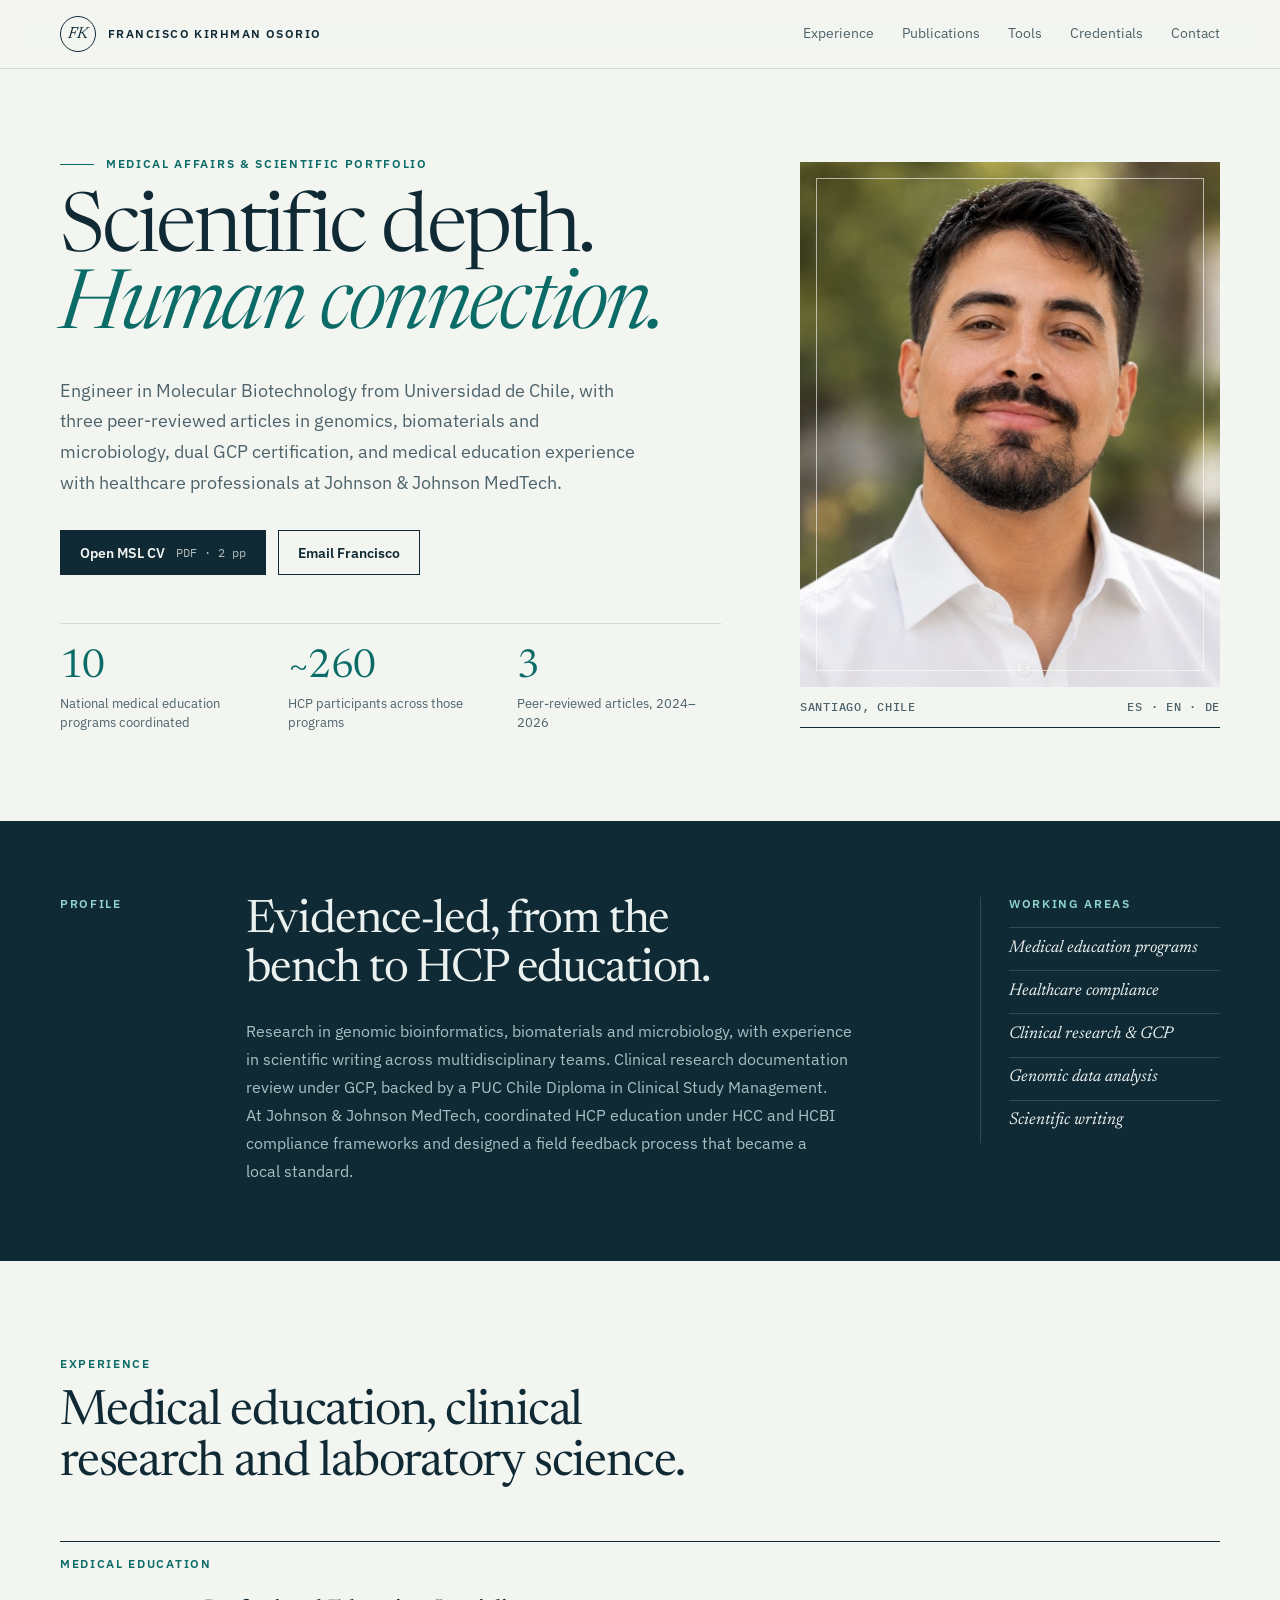
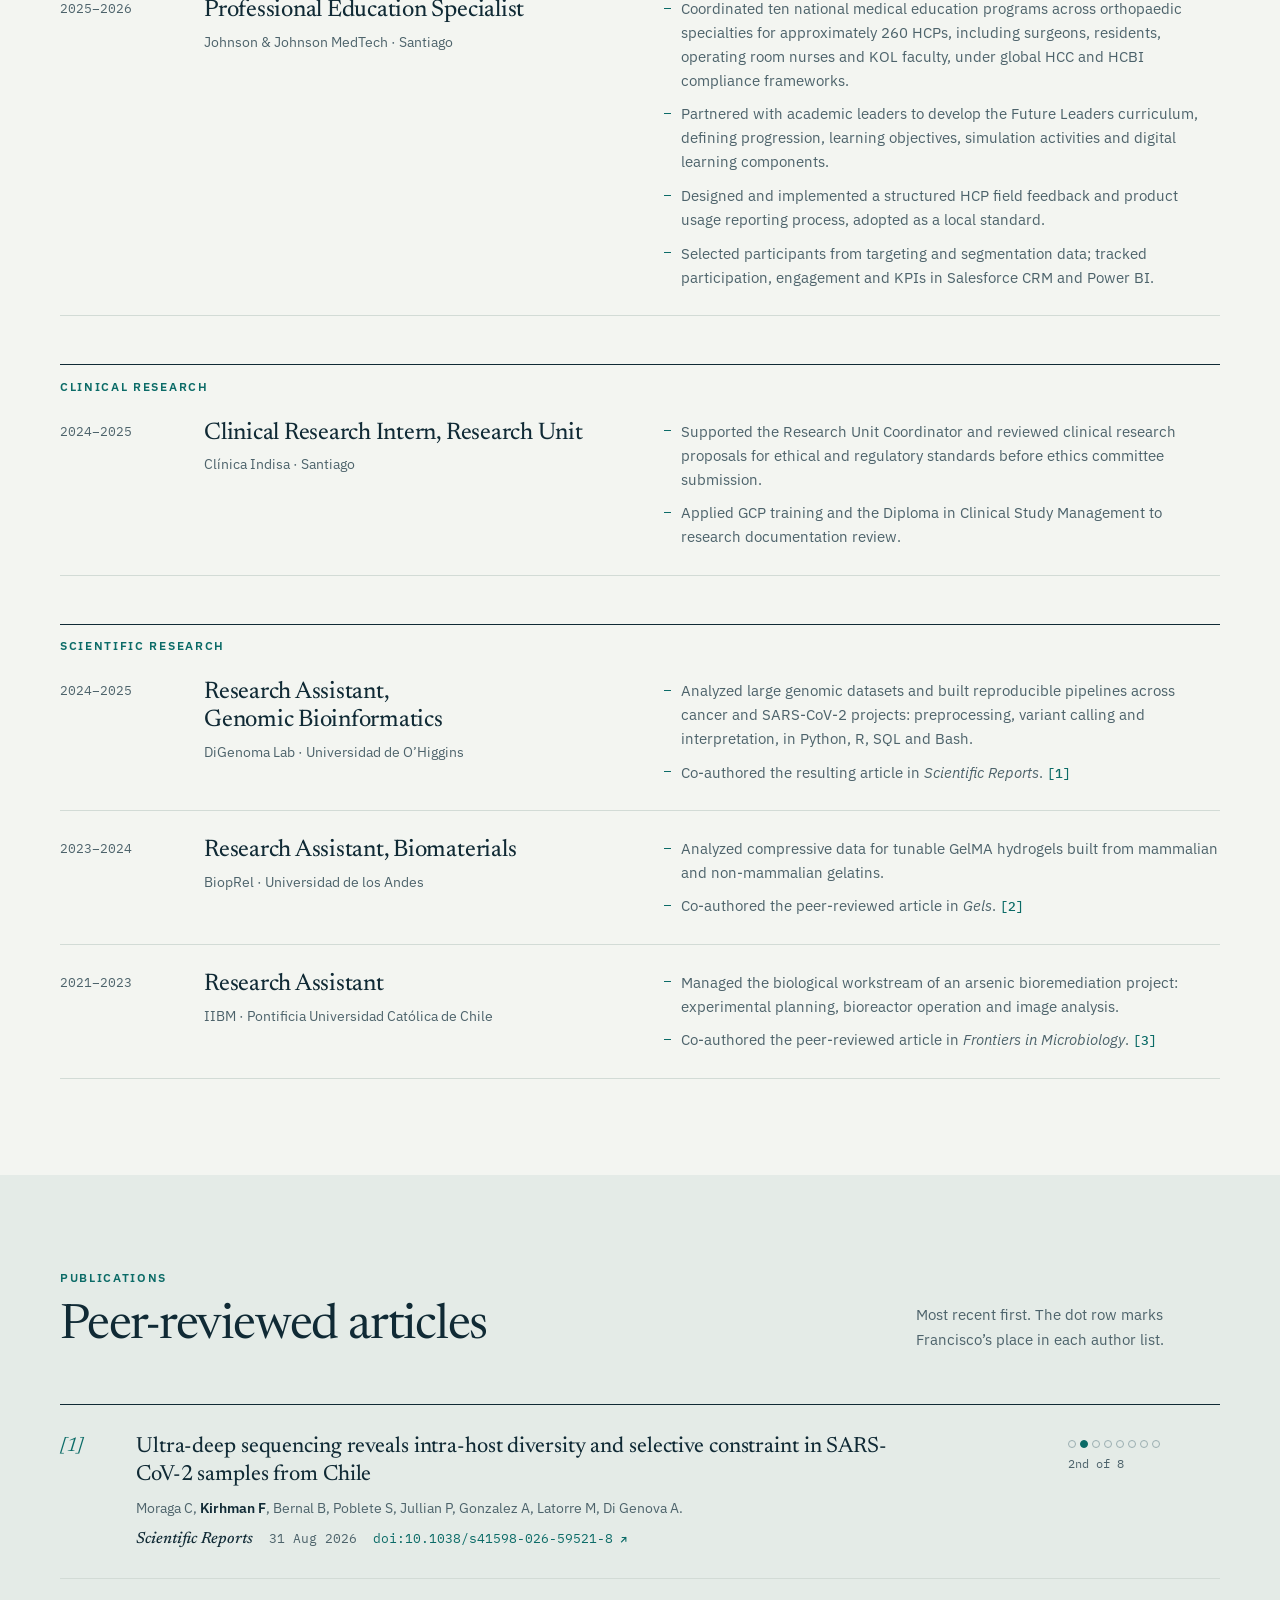
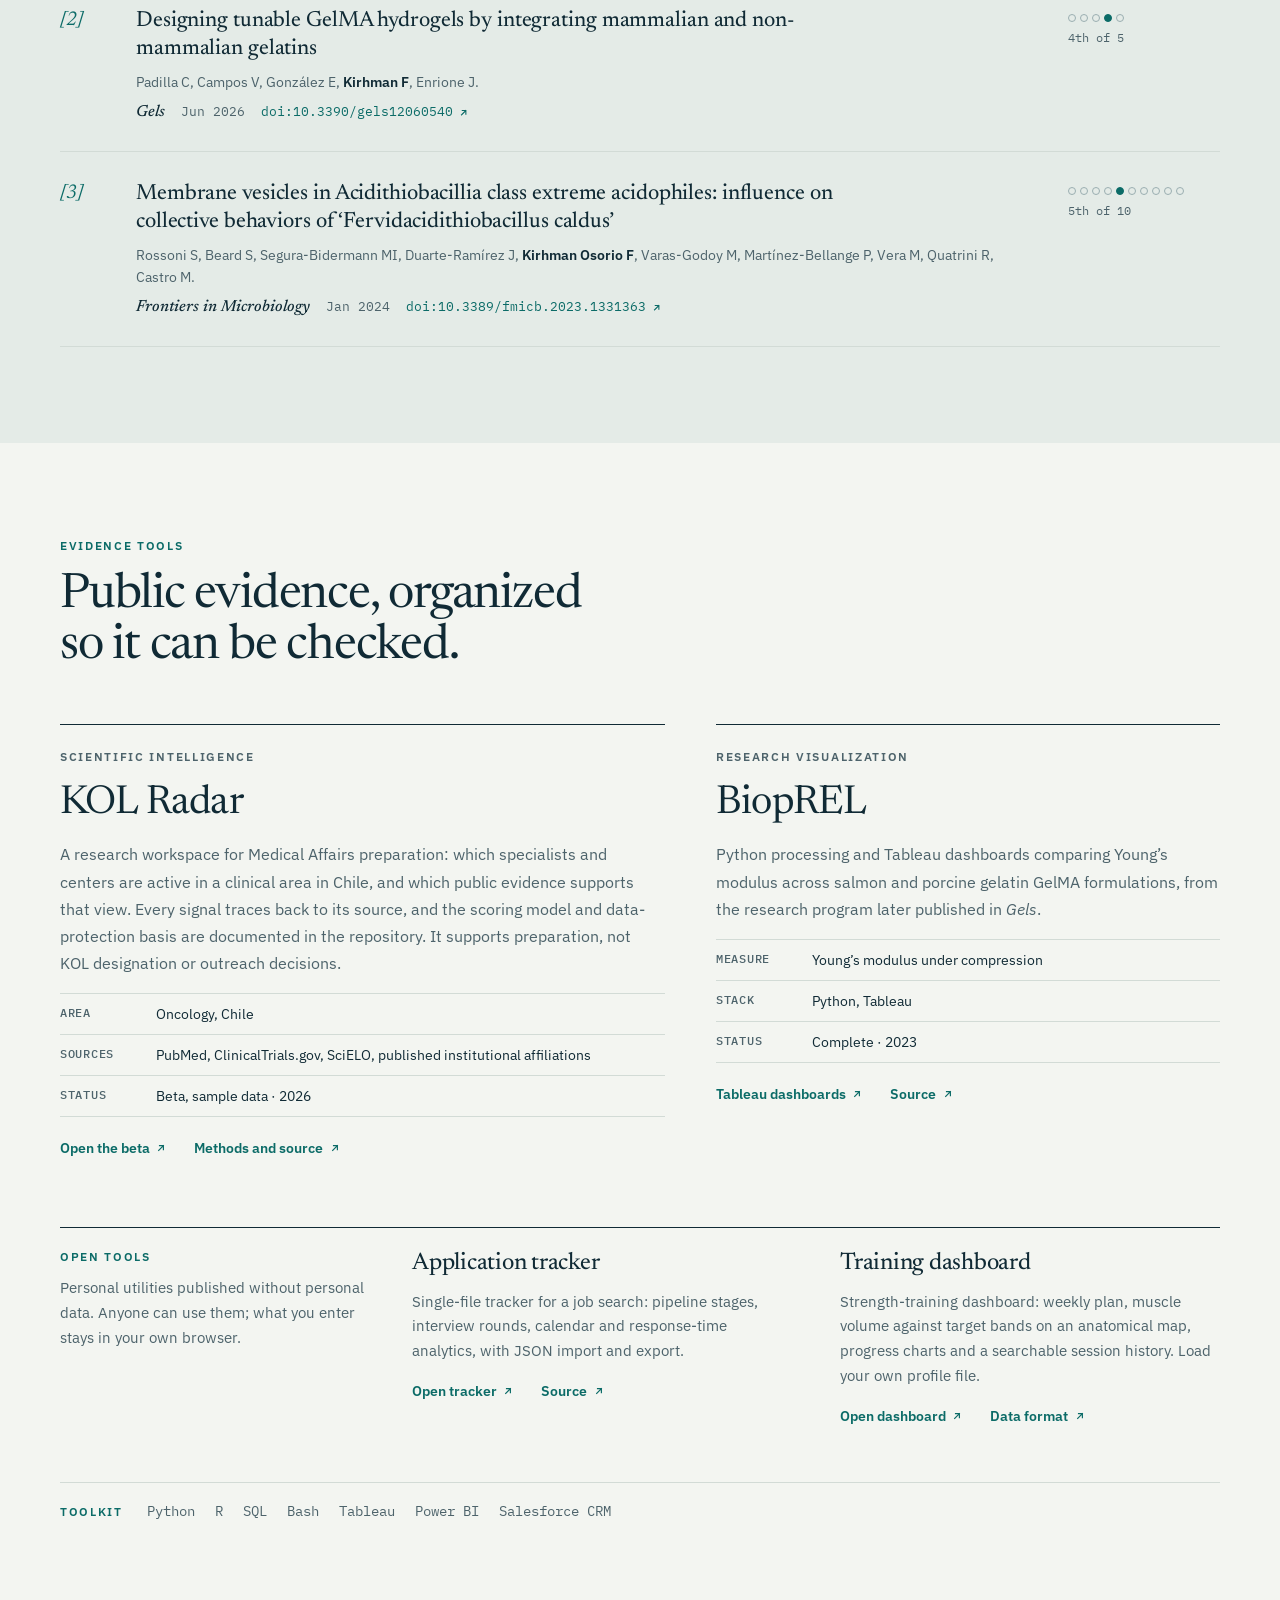
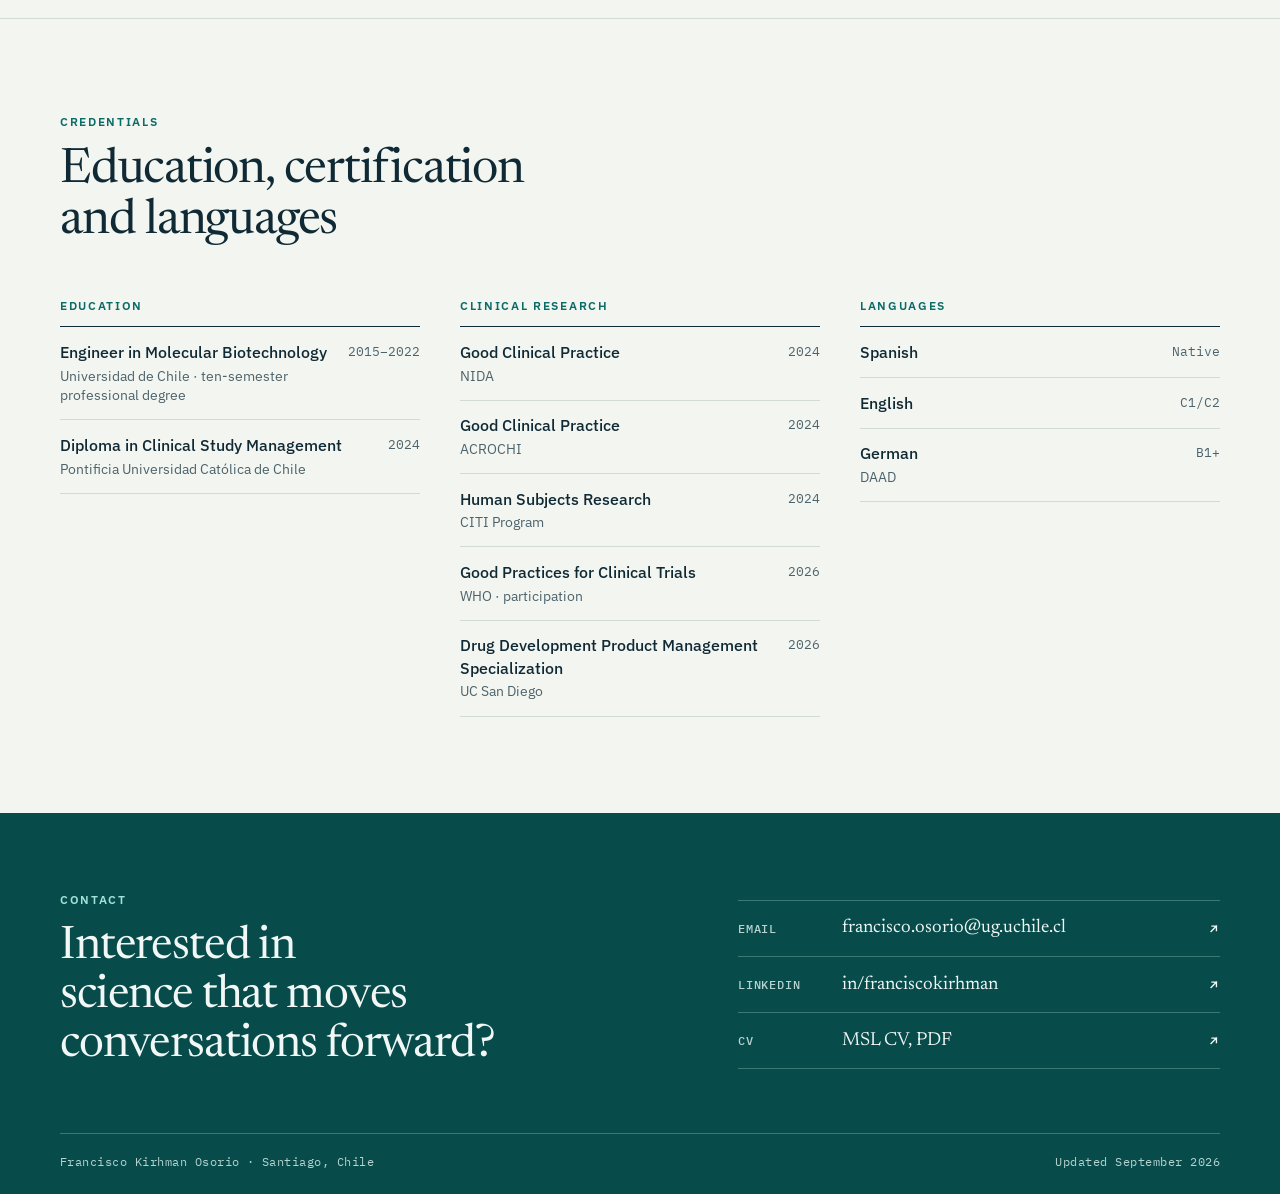
==== commit 02049992: "Publish data-free job tracker and training dashboard; refine credentials - docs/job-tracker and docs" ====
--- a/docs/index.html
+++ b/docs/index.html
@@ -155,6 +155,12 @@
 .toolkit{display:flex;flex-wrap:wrap;align-items:baseline;gap:.5rem 1.5rem;margin-top:3.25rem;padding-top:1.1rem;border-top:1px solid var(--line)}
 .toolkit ul{display:flex;flex-wrap:wrap;gap:.35rem 1.25rem;list-style:none;margin:0;padding:0;font:400 .875rem/1.5 var(--mono);color:var(--muted)}
 
+.open-tools{display:grid;grid-template-columns:minmax(0,.8fr) minmax(0,1fr) minmax(0,1fr);gap:1.5rem clamp(2rem,4vw,3rem);margin-top:4rem;padding-top:1.4rem;border-top:1px solid var(--rule)}
+.open-head{display:grid;gap:.75rem;align-content:start}
+.open-tool{display:flex;flex-direction:column;gap:.75rem}
+.open-tool h3{font:450 1.5rem/1.15 var(--serif);letter-spacing:-.01em}
+.open-tool > p{color:var(--muted);font-size:.9375rem;line-height:1.65}
+
 /* Credentials */
 .creds-section{border-top:1px solid var(--line)}
 .creds{display:grid;grid-template-columns:repeat(3,minmax(0,1fr));gap:2.5rem;margin-top:3.25rem}
@@ -187,6 +193,8 @@
   .entry{grid-template-columns:6rem minmax(0,1fr)}
   .entry .points{grid-column:2}
   .section-head.split,.tools,.foot-grid{grid-template-columns:1fr}
+  .open-tools{grid-template-columns:repeat(2,minmax(0,1fr))}
+  .open-head{grid-column:1 / -1}
   .creds{grid-template-columns:repeat(2,minmax(0,1fr))}
 }
 @media (max-width: 640px){
@@ -204,6 +212,7 @@
   .ref{grid-template-columns:2.25rem minmax(0,1fr)}
   .ref-pos{grid-column:2;padding-top:.25rem}
   .creds{grid-template-columns:1fr}
+  .open-tools{grid-template-columns:1fr}
   .foot-links a{grid-template-columns:4.5rem minmax(0,1fr) auto}
 }
 </style>
@@ -433,6 +442,29 @@
       </article>
     </div>
 
+    <div class="open-tools">
+      <div class="open-head">
+        <p class="label">Open tools</p>
+        <p class="head-note">Personal utilities published without personal data. Anyone can use them; what you enter stays in your own browser.</p>
+      </div>
+      <article class="open-tool">
+        <h3>Application tracker</h3>
+        <p>Single-file tracker for a job search: pipeline stages, interview rounds, calendar and response-time analytics, with JSON import and export.</p>
+        <div class="tool-links">
+          <a href="job-tracker/">Open tracker<svg class="arr" aria-hidden="true"><use href="#arr"/></svg></a>
+          <a href="https://github.com/FranciscoKirhman/coding-portfolio/tree/main/docs/job-tracker" target="_blank" rel="noopener">Source<svg class="arr" aria-hidden="true"><use href="#arr"/></svg></a>
+        </div>
+      </article>
+      <article class="open-tool">
+        <h3>Training dashboard</h3>
+        <p>Strength-training dashboard: weekly plan, muscle volume against target bands on an anatomical map, progress charts and a searchable session history. Load your own profile file.</p>
+        <div class="tool-links">
+          <a href="training-dashboard/">Open dashboard<svg class="arr" aria-hidden="true"><use href="#arr"/></svg></a>
+          <a href="https://github.com/FranciscoKirhman/coding-portfolio/tree/main/docs/training-dashboard#formato" target="_blank" rel="noopener">Data format<svg class="arr" aria-hidden="true"><use href="#arr"/></svg></a>
+        </div>
+      </article>
+    </div>
+
     <div class="toolkit">
       <p class="label">Toolkit</p>
       <ul>
@@ -453,16 +485,16 @@
           <dl>
             <div><dt>Engineer in Molecular Biotechnology<span>Universidad de Chile · ten-semester professional degree</span></dt><dd>2015–2022</dd></div>
             <div><dt>Diploma in Clinical Study Management<span>Pontificia Universidad Católica de Chile</span></dt><dd>2024</dd></div>
-            <div><dt>Drug Development Product Management Specialization<span>UC San Diego</span></dt><dd>2026</dd></div>
           </dl>
         </div>
         <div class="cred">
-          <h3 class="label">Clinical research standards</h3>
+          <h3 class="label">Clinical research</h3>
           <dl>
             <div><dt>Good Clinical Practice<span>NIDA</span></dt><dd>2024</dd></div>
             <div><dt>Good Clinical Practice<span>ACROCHI</span></dt><dd>2024</dd></div>
             <div><dt>Human Subjects Research<span>CITI Program</span></dt><dd>2024</dd></div>
             <div><dt>Good Practices for Clinical Trials<span>WHO · participation</span></dt><dd>2026</dd></div>
+            <div><dt>Drug Development Product Management Specialization<span>UC San Diego</span></dt><dd>2026</dd></div>
           </dl>
         </div>
         <div class="cred">
@@ -488,7 +520,6 @@
       <li><a href="mailto:francisco.osorio@ug.uchile.cl"><span class="k">Email</span><span class="v">francisco.osorio@ug.uchile.cl</span><svg class="arr" aria-hidden="true"><use href="#arr"/></svg></a></li>
       <li><a href="https://www.linkedin.com/in/franciscokirhman/" target="_blank" rel="noopener"><span class="k">LinkedIn</span><span class="v">in/franciscokirhman</span><svg class="arr" aria-hidden="true"><use href="#arr"/></svg></a></li>
       <li><a href="Francisco_Kirhman_MSL_CV.pdf" target="_blank" rel="noopener"><span class="k">CV</span><span class="v">MSL CV, PDF</span><svg class="arr" aria-hidden="true"><use href="#arr"/></svg></a></li>
-      <li><a href="https://www.kaggle.com/franciscokirhman" target="_blank" rel="noopener"><span class="k">Kaggle</span><span class="v">franciscokirhman</span><svg class="arr" aria-hidden="true"><use href="#arr"/></svg></a></li>
     </ul>
   </div>
   <div class="shell foot-base">
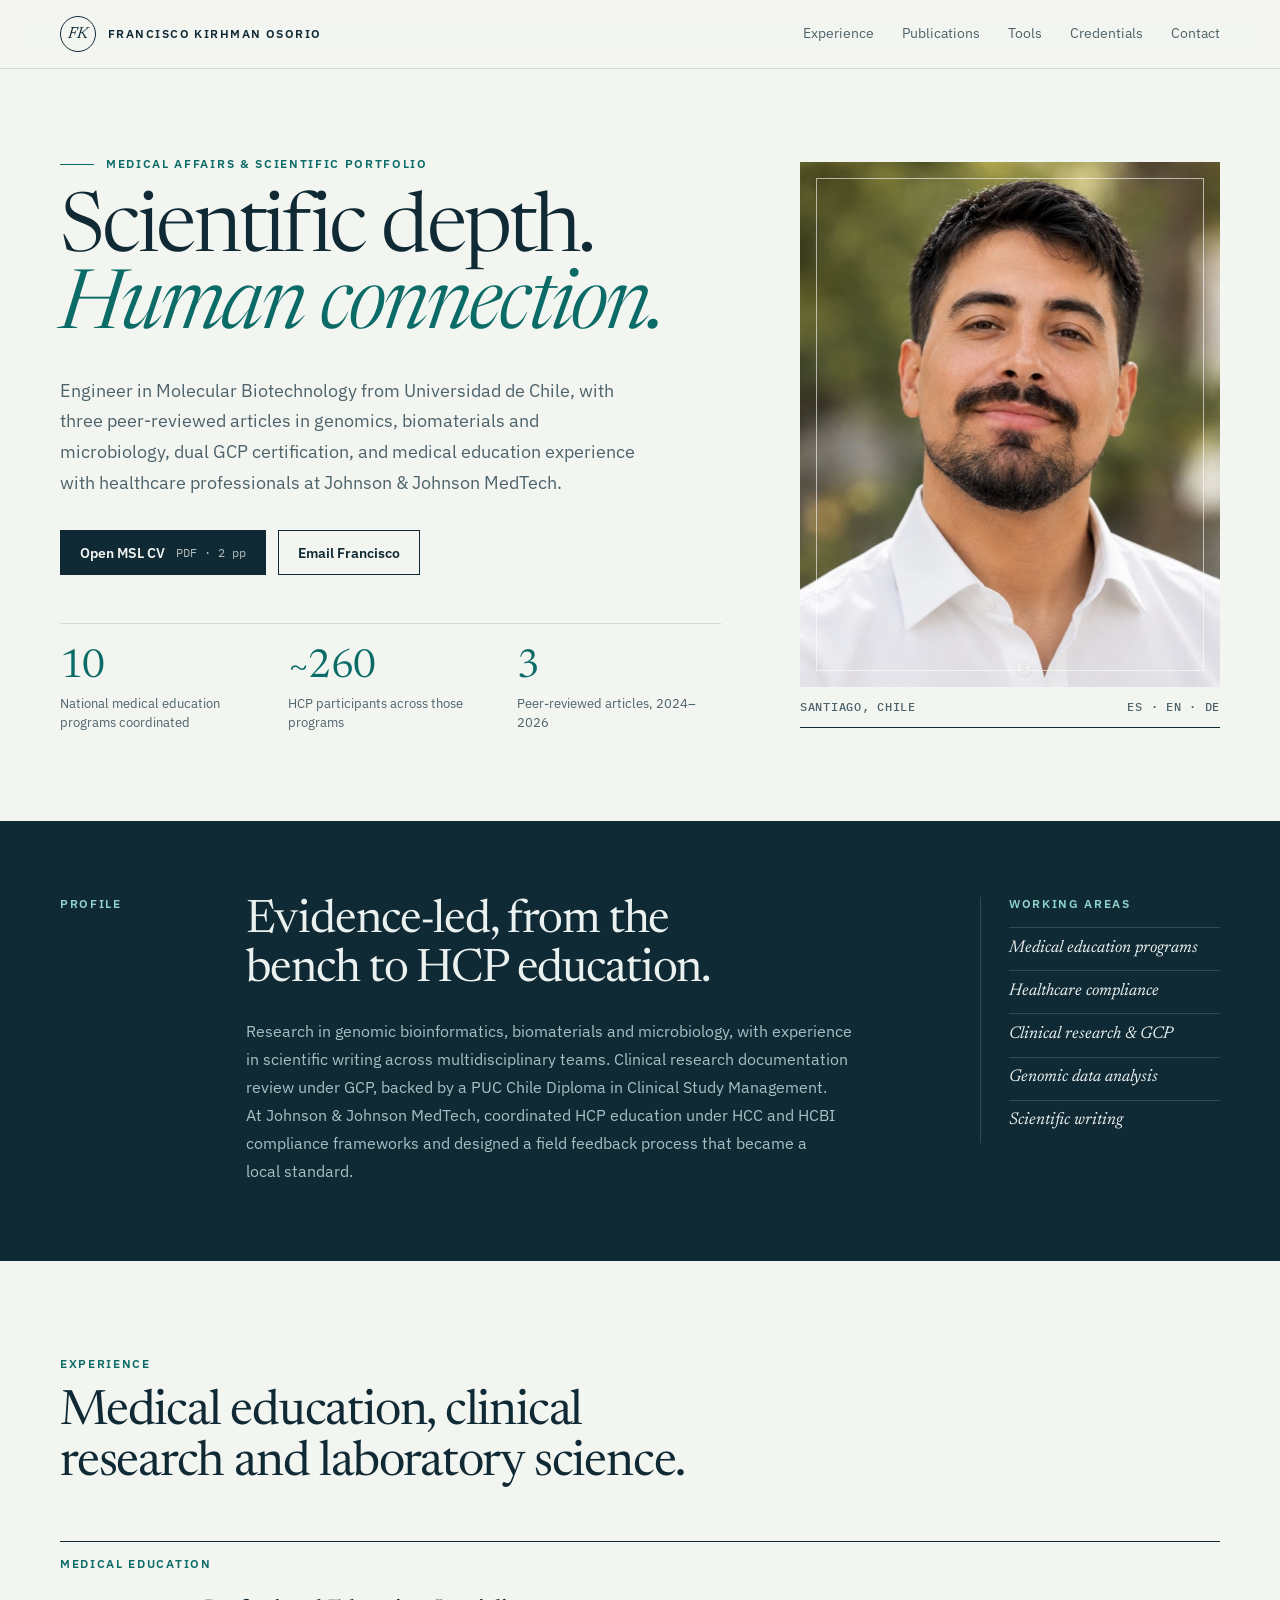
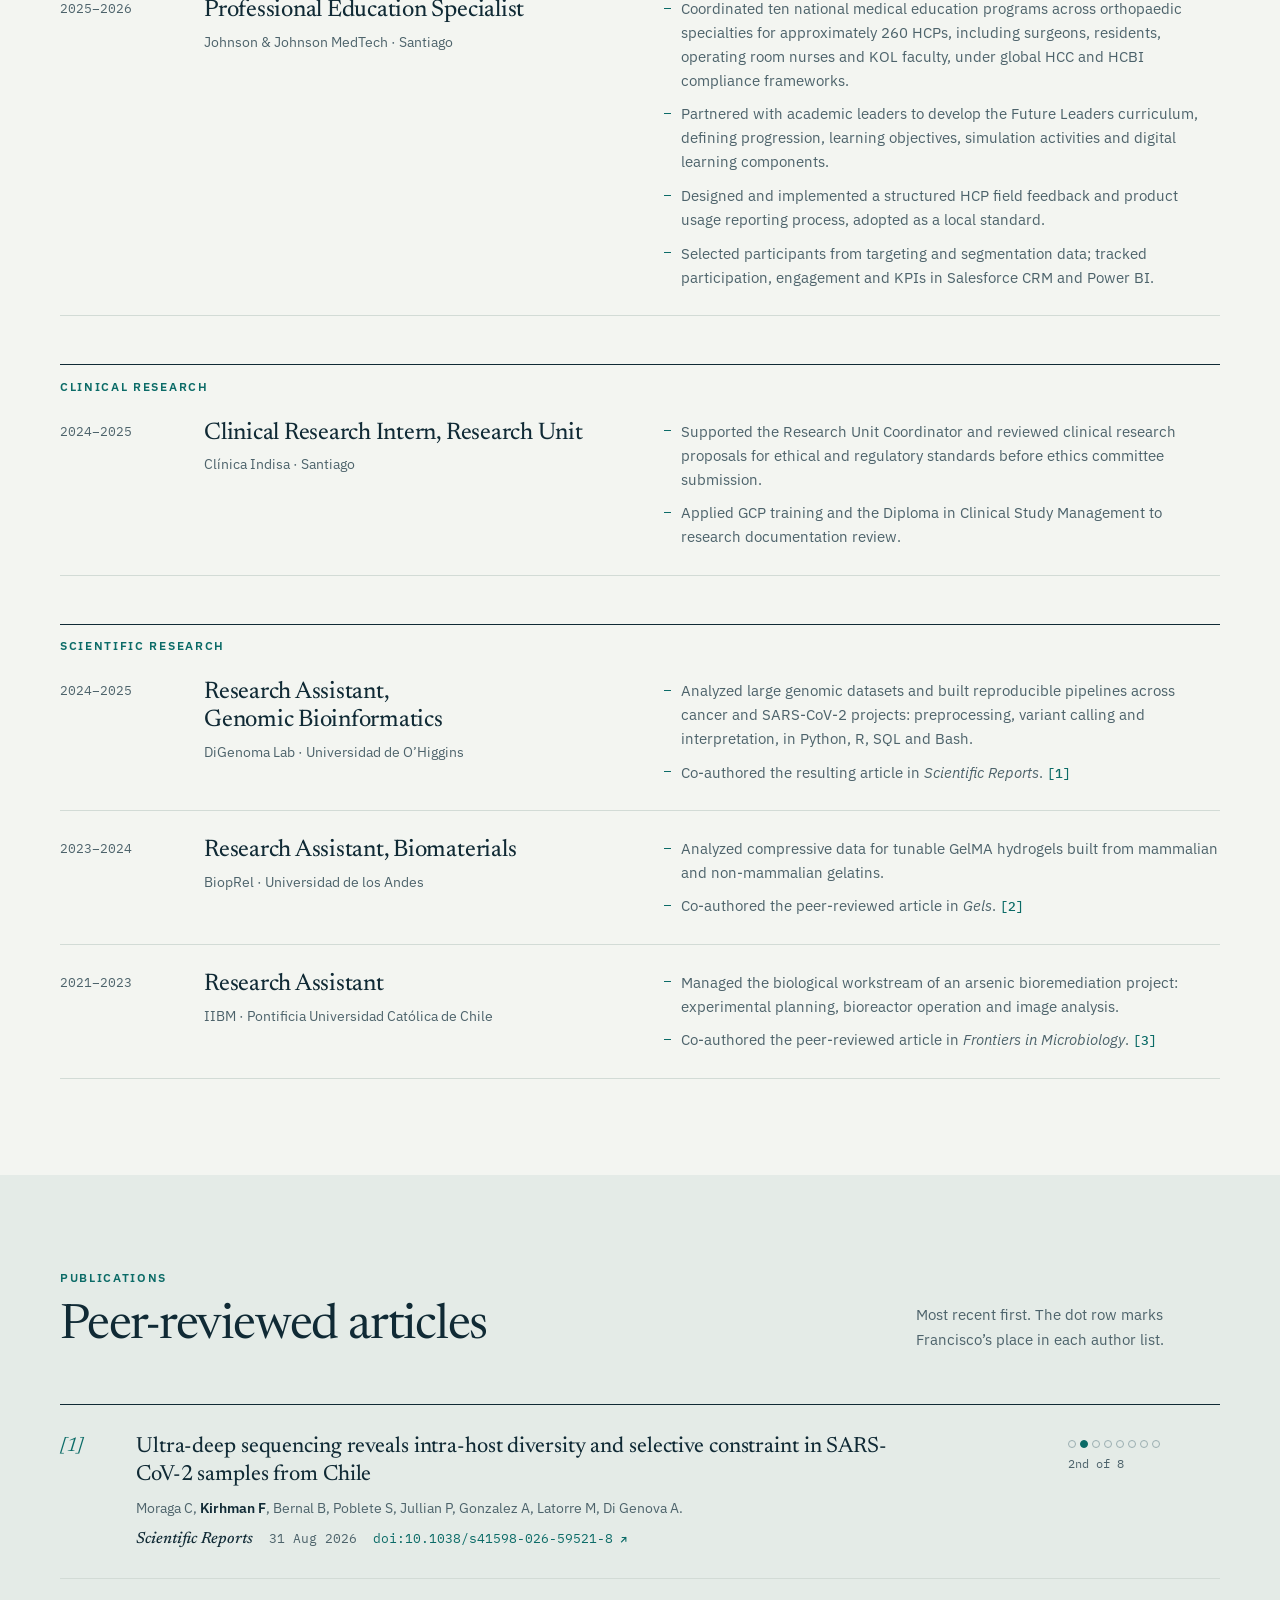
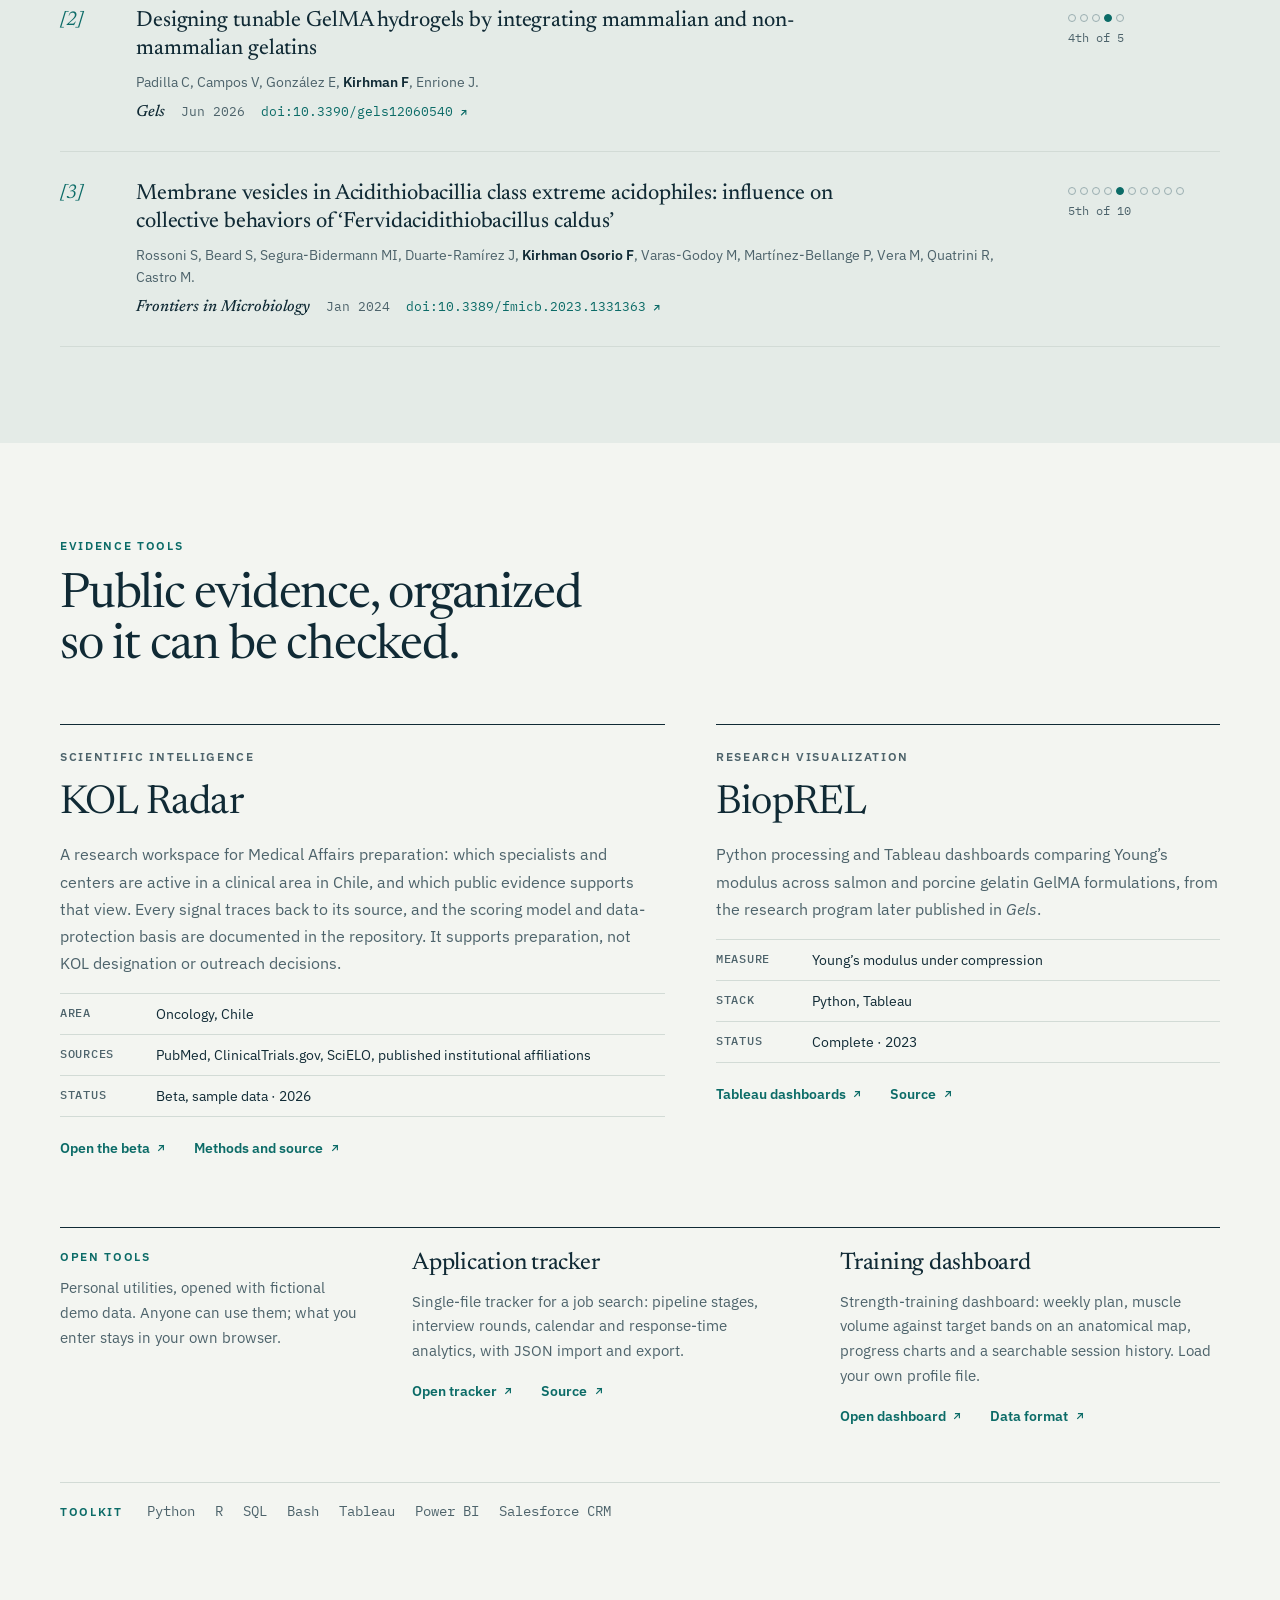
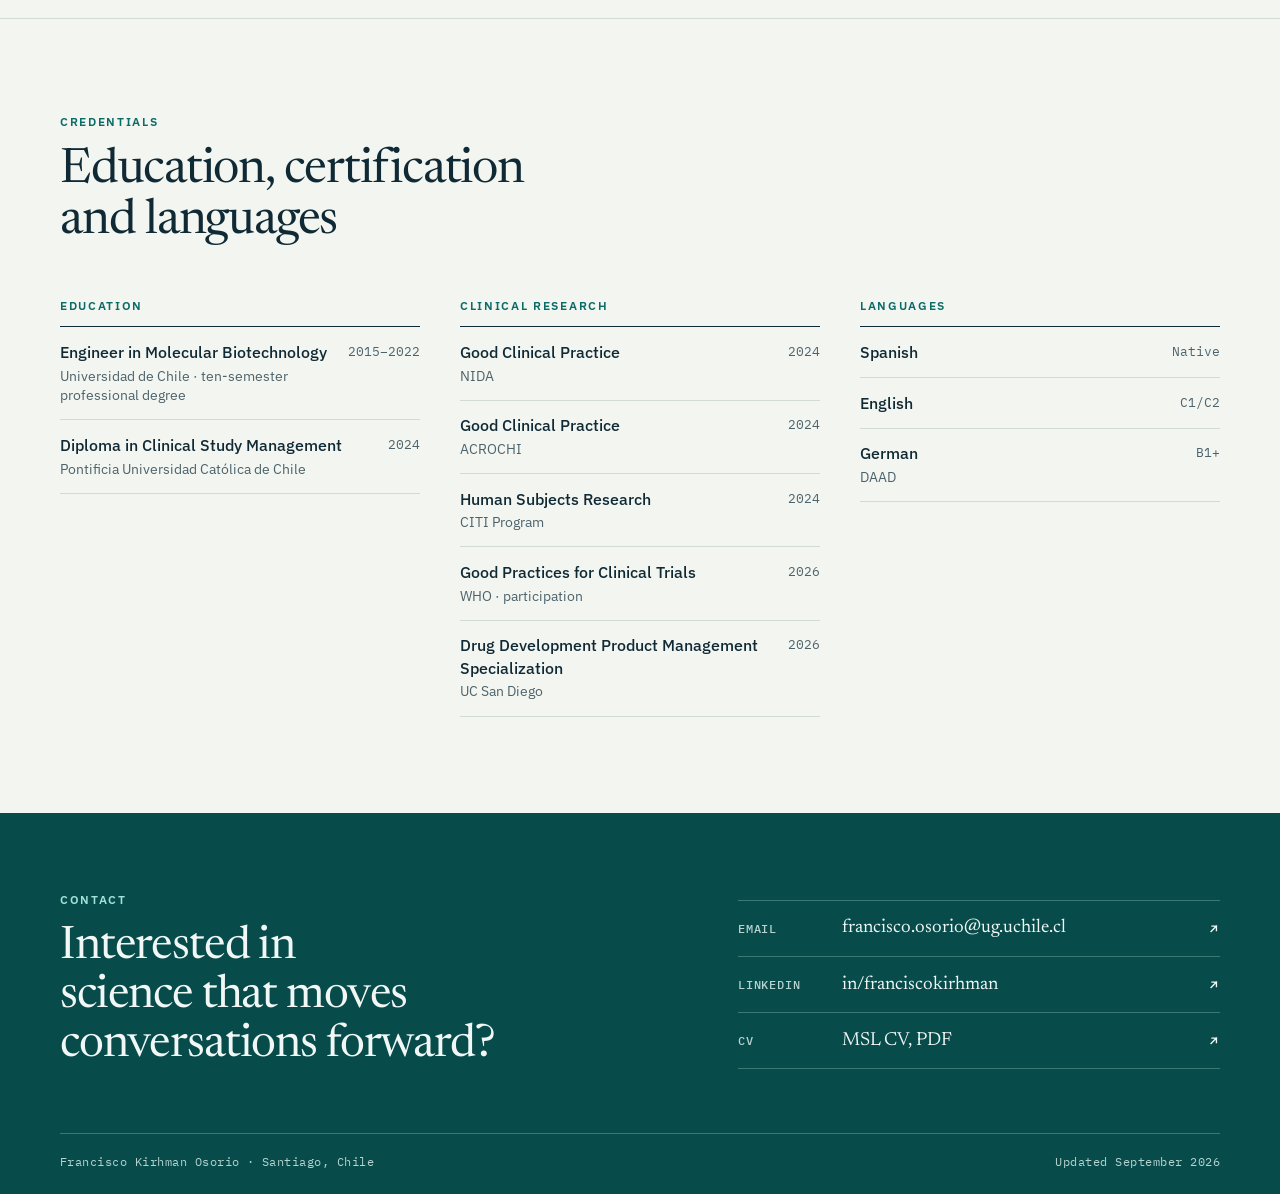
==== commit d0ef22e7: "Open the public tracker and dashboard with fictional demo data Demo records are generated by scripts" ====
--- a/docs/index.html
+++ b/docs/index.html
@@ -445,7 +445,7 @@
     <div class="open-tools">
       <div class="open-head">
         <p class="label">Open tools</p>
-        <p class="head-note">Personal utilities published without personal data. Anyone can use them; what you enter stays in your own browser.</p>
+        <p class="head-note">Personal utilities, opened with fictional demo data. Anyone can use them; what you enter stays in your own browser.</p>
       </div>
       <article class="open-tool">
         <h3>Application tracker</h3>
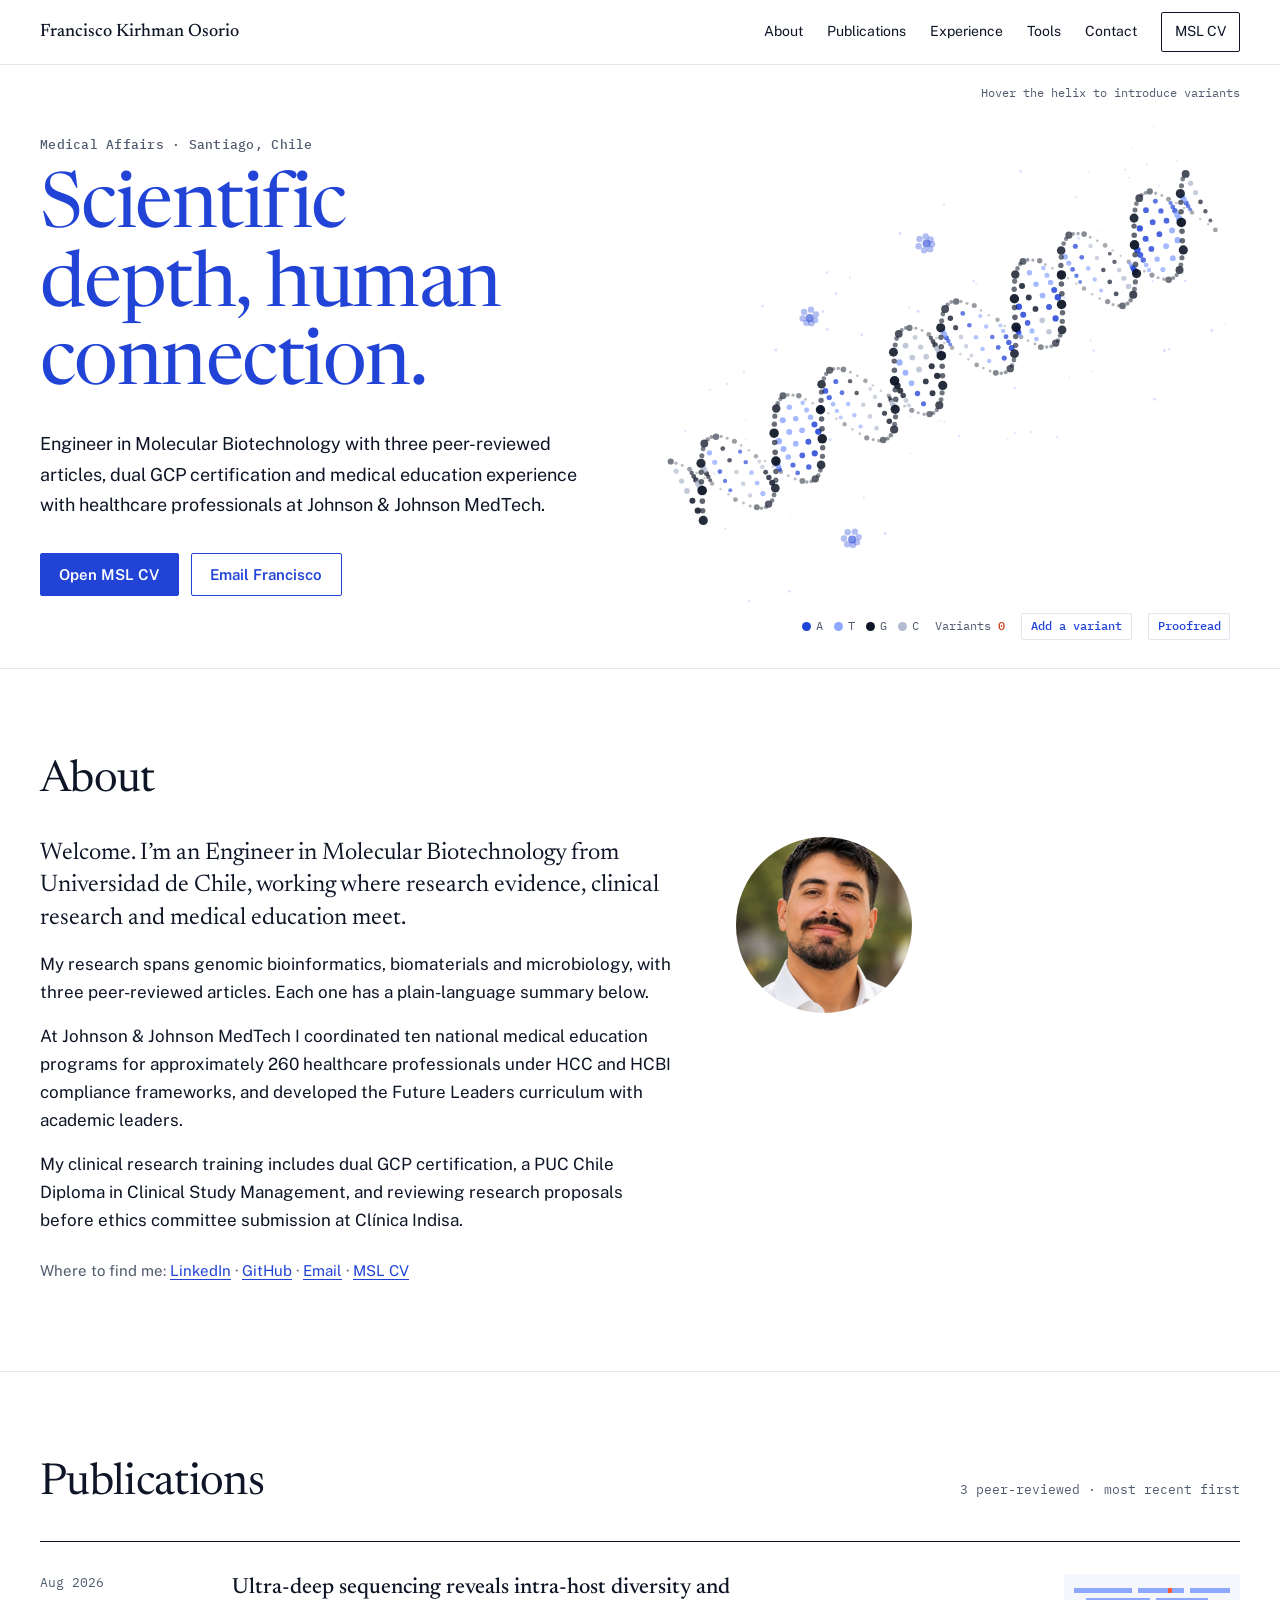
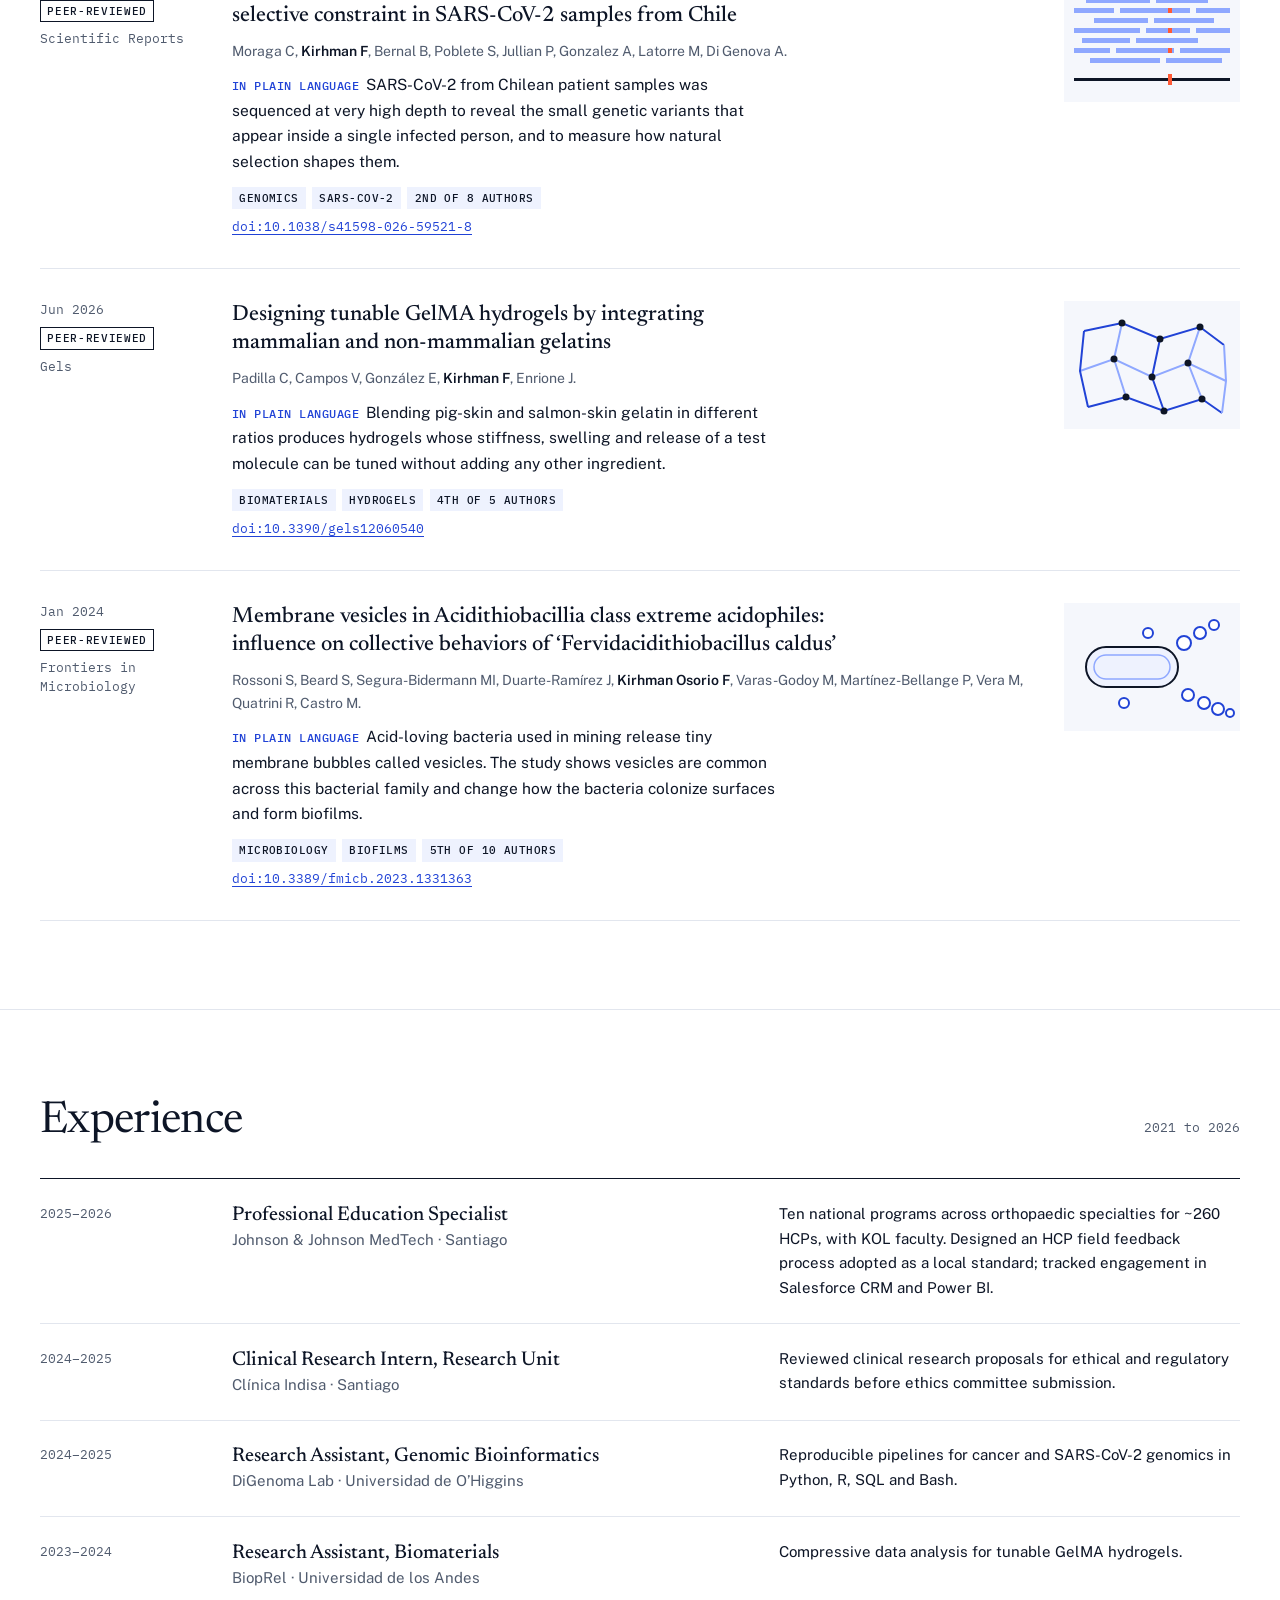
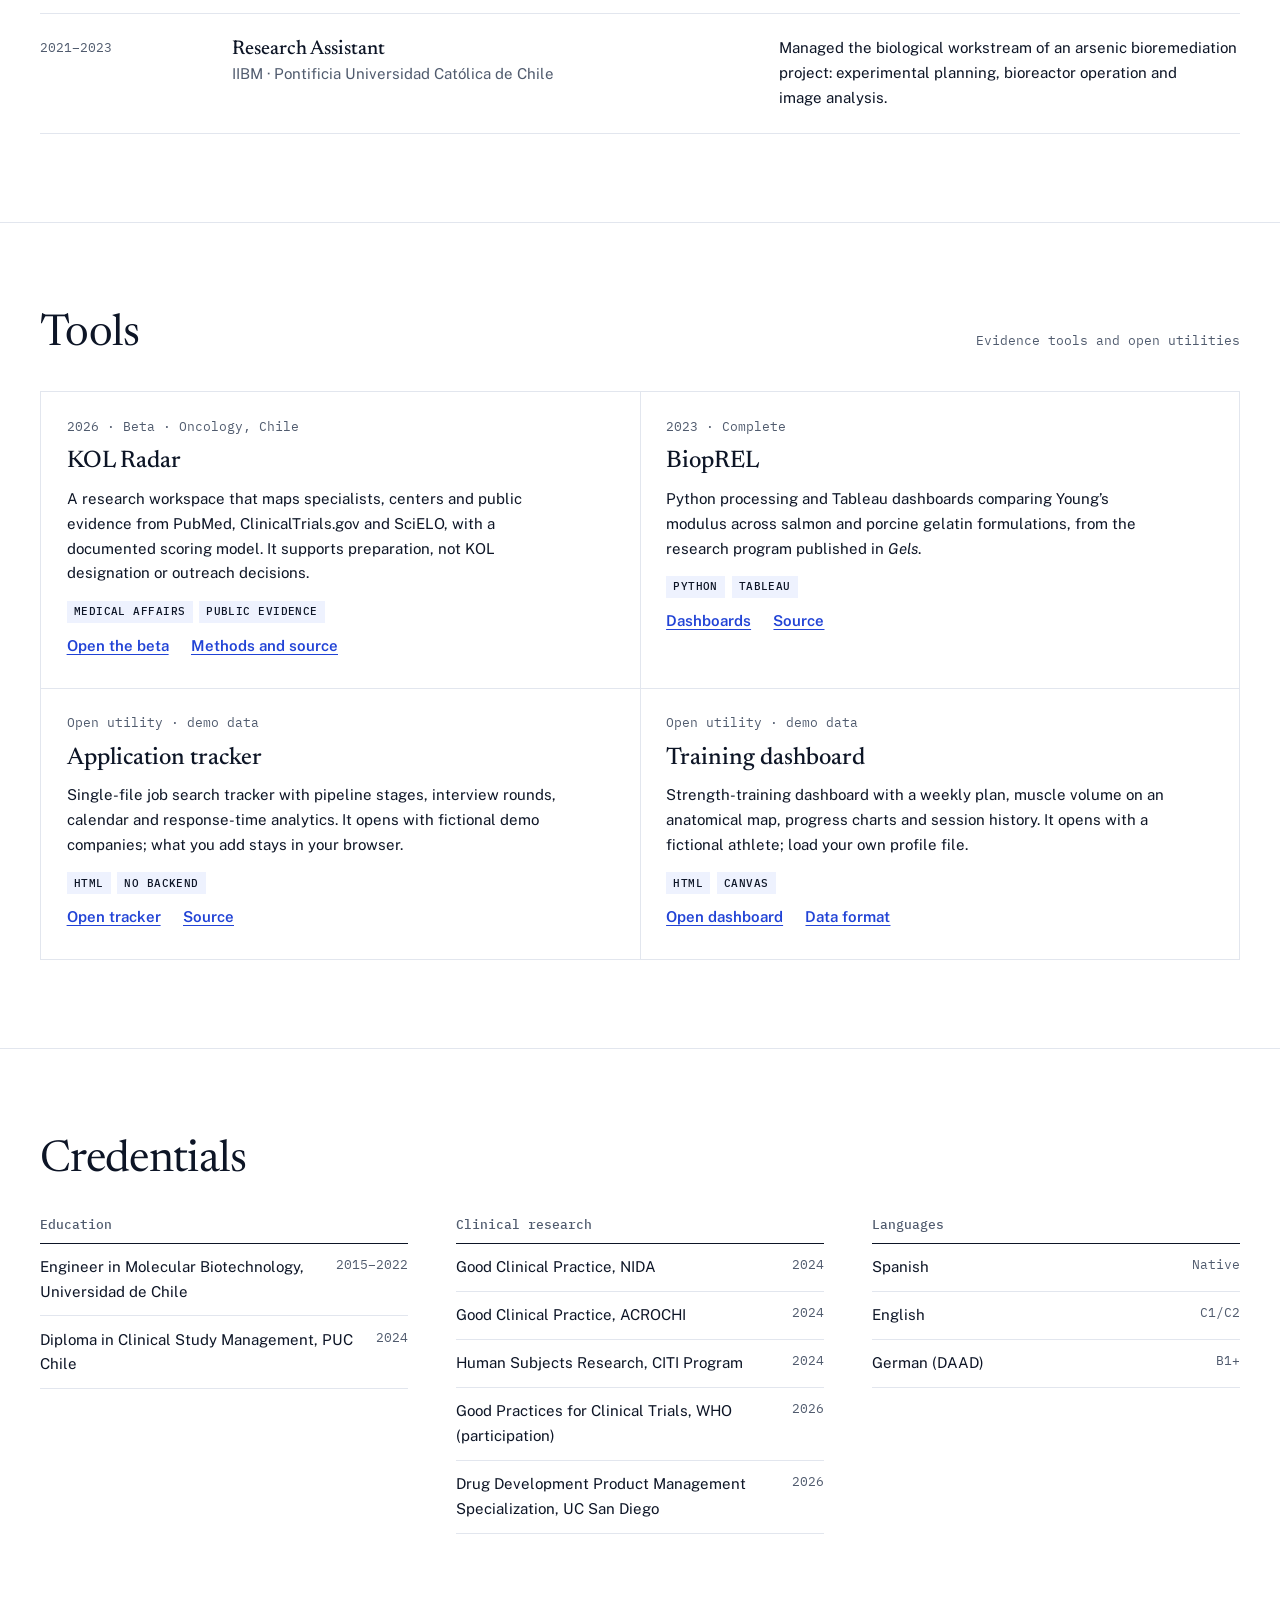
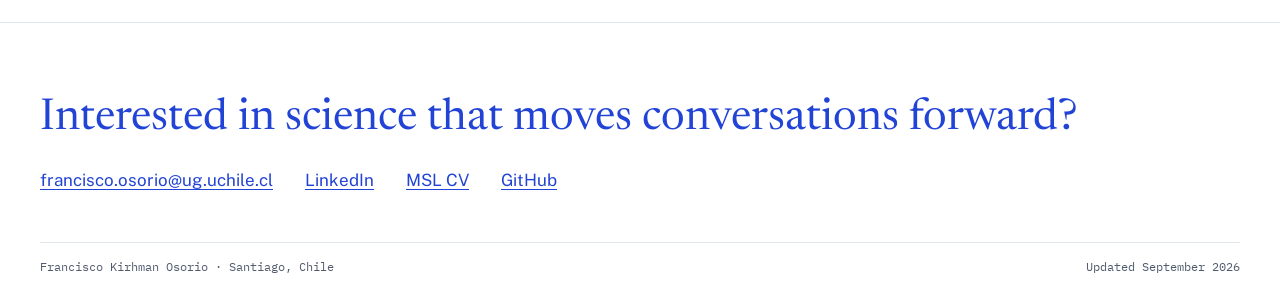
==== commit 3e1e2923: "Redesign portfolio around publications with an interactive DNA helix Layout follows three references" ====
--- a/docs/index.html
+++ b/docs/index.html
@@ -2,528 +2,635 @@
 <html lang="en">
 <meta charset="utf-8">
 <meta name="viewport" content="width=device-width, initial-scale=1">
-<link rel="icon" href="data:image/svg+xml,%3Csvg xmlns='http://www.w3.org/2000/svg' viewBox='0 0 32 32'%3E%3Crect width='32' height='32' rx='16' fill='%23102a35'/%3E%3Ctext x='16' y='21' text-anchor='middle' font-family='Georgia,serif' font-style='italic' font-size='14' fill='%23f3f5f1'%3EFK%3C/text%3E%3C/svg%3E">
+<link rel="icon" href="data:image/svg+xml,%3Csvg xmlns='http://www.w3.org/2000/svg' viewBox='0 0 32 32'%3E%3Crect width='32' height='32' rx='16' fill='%232143d6'/%3E%3Ctext x='16' y='21' text-anchor='middle' font-family='Georgia,serif' font-size='14' fill='%23ffffff'%3EFK%3C/text%3E%3C/svg%3E">
 <!-- page -->
 <title>Francisco Kirhman Osorio</title>
-<meta name="description" content="Engineer in Molecular Biotechnology with three peer-reviewed articles, dual GCP certification and HCP medical education experience at Johnson & Johnson MedTech. Santiago, Chile.">
+<meta name="description" content="Engineer in Molecular Biotechnology with three peer-reviewed articles, dual GCP certification and medical education experience at Johnson & Johnson MedTech. Santiago, Chile.">
 <link rel="preconnect" href="https://fonts.googleapis.com">
 <link rel="preconnect" href="https://fonts.gstatic.com" crossorigin>
-<link rel="stylesheet" href="https://fonts.googleapis.com/css2?family=IBM+Plex+Mono:wght@400;500&family=IBM+Plex+Sans:ital,wght@0,400;0,500;0,600;1,400&family=Newsreader:ital,opsz,wght@0,6..72,300..600;1,6..72,300..600&display=swap">
+<link rel="stylesheet" href="https://fonts.googleapis.com/css2?family=IBM+Plex+Mono:wght@400;500&family=Newsreader:ital,opsz,wght@0,6..72,400;0,6..72,500;1,6..72,400&family=Public+Sans:ital,wght@0,400;0,500;0,600;1,400&display=swap">
 <style>
+/* One light world on purpose, like a journal page: every color is painted explicitly. */
 :root{
-  --paper:#f3f5f1; --panel:#e4ebe7; --ink:#102a35; --muted:#4d636b; --line:#d2dbd6; --rule:#102a35;
-  --accent:#0b6b67; --on-accent:#ffffff; --dot:#9aaeb1;
-  --band:#102a35; --band-text:#eaf1ef; --band-muted:#a8bfc2; --band-line:#2f4a54; --band-accent:#8fd3c8;
-  --foot:#074b4b; --foot-text:#f0f7f5; --foot-muted:#b6d3d0; --foot-line:#3c7874; --foot-accent:#a3e2d8;
-  --btn:#102a35; --btn-text:#f3f5f1;
-  --frame:rgba(255,255,255,.6); --header:rgba(243,245,241,.92);
+  color-scheme: light;
+  --paper:#ffffff; --ink:#0d1526; --muted:#505b6e; --line:#e2e6ee; --blue:#2143d6; --blue-ink:#1a36b0; --blue-soft:#eef2fe;
   --serif:"Newsreader", Georgia, "Times New Roman", serif;
-  --sans:"IBM Plex Sans", "Helvetica Neue", Arial, sans-serif;
+  --sans:"Public Sans", "Helvetica Neue", Arial, sans-serif;
   --mono:"IBM Plex Mono", ui-monospace, "SF Mono", Menlo, monospace;
 }
-@media (prefers-color-scheme: dark){
-  :root:not([data-theme="light"]){
-    --paper:#0a161b; --panel:#10222a; --ink:#e2ebe8; --muted:#9fb4b7; --line:#213840; --rule:#8fa7ab;
-    --accent:#62c4b8; --on-accent:#04201e; --dot:#47616a;
-    --band:#0f242c; --band-text:#e6eeec; --band-muted:#a2babd; --band-line:#2a4650; --band-accent:#7fcfc3;
-    --foot:#08302f; --foot-text:#eaf4f2; --foot-muted:#a8c9c5; --foot-line:#29605c; --foot-accent:#8fdbd0;
-    --btn:#e2ebe8; --btn-text:#0a161b;
-    --frame:rgba(255,255,255,.35); --header:rgba(10,22,27,.9);
-  }
-}
-:root[data-theme="dark"]{
-  --paper:#0a161b; --panel:#10222a; --ink:#e2ebe8; --muted:#9fb4b7; --line:#213840; --rule:#8fa7ab;
-  --accent:#62c4b8; --on-accent:#04201e; --dot:#47616a;
-  --band:#0f242c; --band-text:#e6eeec; --band-muted:#a2babd; --band-line:#2a4650; --band-accent:#7fcfc3;
-  --foot:#08302f; --foot-text:#eaf4f2; --foot-muted:#a8c9c5; --foot-line:#29605c; --foot-accent:#8fdbd0;
-  --btn:#e2ebe8; --btn-text:#0a161b;
-  --frame:rgba(255,255,255,.35); --header:rgba(10,22,27,.9);
-}
-
 *,*::before,*::after{box-sizing:border-box}
 html{-webkit-text-size-adjust:100%}
 @media (prefers-reduced-motion: no-preference){html{scroll-behavior:smooth}}
-body{margin:0;background:var(--paper);color:var(--ink);font:400 1rem/1.6 var(--sans);-webkit-font-smoothing:antialiased}
-h1,h2,h3,h4{margin:0;font-weight:400;text-wrap:balance}
+body{margin:0;background:var(--paper);color:var(--ink);font:400 1rem/1.65 var(--sans);-webkit-font-smoothing:antialiased}
+h1,h2,h3{margin:0;font-weight:400;text-wrap:balance}
 p{margin:0;text-wrap:pretty}
-a{color:inherit}
+a{color:var(--blue);text-decoration-thickness:1px;text-underline-offset:3px}
+a:hover{color:var(--blue-ink)}
 img{max-width:100%;display:block}
-:focus-visible{outline:2px solid var(--accent);outline-offset:3px}
-.shell{width:min(1160px, calc(100% - 48px));margin-inline:auto}
-.label{font:600 .75rem/1.2 var(--sans);letter-spacing:.14em;text-transform:uppercase;color:var(--accent)}
-.arr{width:.72em;height:.72em;flex:none}
-.skip{position:absolute;left:16px;top:-80px;z-index:50;background:var(--btn);color:var(--btn-text);padding:.7rem 1rem;font-weight:600}
-.skip:focus{top:12px}
-section[id],footer[id]{scroll-margin-top:72px}
-
-/* Header */
-.site-header{position:sticky;top:0;z-index:20;background:var(--header);backdrop-filter:blur(10px);-webkit-backdrop-filter:blur(10px);border-bottom:1px solid var(--line)}
-.header-row{display:flex;align-items:center;justify-content:space-between;gap:1.5rem;min-height:68px}
-.brand{display:flex;align-items:center;gap:.75rem;text-decoration:none}
-.monogram{display:grid;place-items:center;width:36px;height:36px;border:1px solid var(--ink);border-radius:50%;font:italic 400 1rem/1 var(--serif)}
-.brand-name{font:600 .75rem/1 var(--sans);letter-spacing:.12em;text-transform:uppercase}
-.site-nav{display:flex;gap:1.75rem;font-size:.875rem;color:var(--muted)}
-.site-nav a{text-decoration:none;padding:.35rem 0;border-bottom:1px solid transparent;transition:color .15s,border-color .15s}
-.site-nav a:hover{color:var(--ink);border-color:var(--accent)}
-
-/* Hero */
-.hero{display:grid;grid-template-columns:minmax(0,1.22fr) minmax(0,.78fr);gap:clamp(2.5rem,6vw,5.5rem);align-items:center;padding-block:clamp(3rem,7vw,5.5rem) clamp(3.5rem,7vw,5.5rem)}
-.eyebrow{display:flex;align-items:center;gap:.75rem}
-.eyebrow::before{content:"";width:34px;height:1px;background:var(--accent)}
-.hero h1{margin-top:1.4rem;font:350 clamp(3.1rem,6.4vw,5.6rem)/.94 var(--serif);letter-spacing:-.035em;font-optical-sizing:auto}
-.hero h1 em{font-style:italic;color:var(--accent)}
-.lede{margin-top:1.75rem;max-width:36rem;font-size:1.125rem;line-height:1.7;color:var(--muted)}
+:focus-visible{outline:2px solid var(--blue);outline-offset:3px}
+.shell{width:min(1200px, calc(100% - 48px));margin-inline:auto}
+.skip{position:absolute;left:16px;top:-80px;z-index:50;background:var(--ink);color:#fff;padding:.7rem 1rem}
+.skip:focus{top:12px;color:#fff}
+section[id]{scroll-margin-top:24px}
+
+/* header */
+.top{border-bottom:1px solid var(--line)}
+.top .shell{display:flex;align-items:center;justify-content:space-between;gap:1.5rem;min-height:64px;flex-wrap:wrap}
+.brand{font:500 1.125rem/1 var(--serif);color:var(--ink);text-decoration:none}
+.nav{display:flex;align-items:center;gap:1.5rem;font-size:.875rem}
+.nav a{color:var(--ink);text-decoration:none}
+.nav a:hover{color:var(--blue)}
+.nav .cv{padding:.45rem .8rem;border:1px solid var(--ink);border-radius:2px}
+.nav .cv:hover{border-color:var(--blue)}
+
+/* hero */
+.hero{position:relative;overflow:hidden;border-bottom:1px solid var(--line)}
+.hero .shell{position:relative;display:grid;grid-template-columns:minmax(0,1fr) minmax(0,1fr);gap:2rem;min-height:600px}
+.hero-copy{position:relative;z-index:2;align-self:center;padding-block:4.5rem}
+.eyebrow{font:500 .8125rem/1.2 var(--mono);color:var(--muted);letter-spacing:.02em}
+.hero h1{margin-top:1.1rem;font:400 clamp(2.9rem,6vw,4.9rem)/1.02 var(--serif);letter-spacing:-.02em;color:var(--blue)}
+.lede{margin-top:1.5rem;max-width:34rem;font-size:1.125rem;line-height:1.7;color:var(--ink)}
 .actions{display:flex;flex-wrap:wrap;gap:.75rem;margin-top:2rem}
-.btn{display:inline-flex;align-items:center;gap:.65rem;padding:.9rem 1.2rem;border:1px solid var(--btn);font:600 .875rem/1 var(--sans);text-decoration:none;transition:background-color .15s,color .15s,border-color .15s}
-.btn-primary{background:var(--btn);color:var(--btn-text)}
-.btn-meta{font:400 .75rem/1 var(--mono);opacity:.72}
-.btn:hover{background:var(--accent);border-color:var(--accent);color:var(--on-accent)}
-.facts{display:grid;grid-template-columns:repeat(3,minmax(0,1fr));gap:1.5rem;margin:3rem 0 0;padding-top:1.5rem;border-top:1px solid var(--line)}
-.facts div{display:flex;flex-direction:column-reverse;justify-content:flex-end;gap:.45rem}
-.facts dd{margin:0;font:400 2.5rem/1 var(--serif);color:var(--accent);font-variant-numeric:lining-nums tabular-nums;letter-spacing:-.02em}
-.facts dt{font-size:.8125rem;line-height:1.45;color:var(--muted);max-width:14rem}
-.portrait{margin:0;justify-self:end;width:100%;max-width:420px}
-.portrait-frame{position:relative;aspect-ratio:4/5;overflow:hidden;background:var(--panel)}
-.portrait-frame img{width:100%;height:100%;object-fit:cover;filter:saturate(.88)}
-.portrait-frame::after{content:"";position:absolute;inset:16px;border:1px solid var(--frame);pointer-events:none}
-.portrait figcaption{display:flex;justify-content:space-between;gap:1rem;padding:.8rem 0;border-bottom:1px solid var(--rule);font:500 .75rem/1.2 var(--mono);letter-spacing:.06em;text-transform:uppercase;color:var(--muted)}
-
-/* Profile band */
-.band{background:var(--band);color:var(--band-text);padding-block:clamp(3.5rem,6vw,4.75rem)}
-.band .label{color:var(--band-accent)}
-.band-grid{display:grid;grid-template-columns:8rem minmax(0,1fr) 15rem;gap:clamp(2rem,4.5vw,3.75rem);align-items:start}
-.band h2{font:400 clamp(2rem,3.6vw,3rem)/1.06 var(--serif);letter-spacing:-.025em;max-width:18ch}
-.band-main p{margin-top:1.4rem;max-width:62ch;color:var(--band-muted);line-height:1.75}
-.band-aside{border-left:1px solid var(--band-line);padding-left:1.75rem}
-.band-aside ul{list-style:none;margin:1rem 0 0;padding:0}
-.band-aside li{padding:.6rem 0;border-top:1px solid var(--band-line);font:italic 400 1.0625rem/1.35 var(--serif)}
-
-/* Sections */
-.section{padding-block:clamp(4rem,8vw,6rem)}
-.section-head{display:grid;gap:1rem;max-width:44rem}
-.section-head h2{font:400 clamp(2rem,3.8vw,3.1rem)/1.05 var(--serif);letter-spacing:-.025em}
-.section-head.split{grid-template-columns:minmax(0,1fr) 19rem;gap:1rem 4rem;align-items:end;max-width:none}
-.section-head.split > div{display:grid;gap:1rem}
-.head-note{color:var(--muted);font-size:.9375rem;line-height:1.65}
-
-/* Experience */
-.groups{display:grid;gap:3rem;margin-top:3.25rem}
-.group{border-top:1px solid var(--rule)}
-.group > h3{padding-top:.9rem}
-.entry{display:grid;grid-template-columns:7rem minmax(0,1fr) minmax(0,1.3fr);gap:.75rem 2rem;padding:1.6rem 0;border-bottom:1px solid var(--line)}
-.entry-date{font:400 .8125rem/1.9 var(--mono);color:var(--muted);font-variant-numeric:tabular-nums}
-.entry h4{font:450 1.5rem/1.15 var(--serif);letter-spacing:-.01em}
-.org{margin-top:.4rem;font-size:.875rem;color:var(--muted)}
-.points{list-style:none;margin:0;padding:0;display:grid;gap:.6rem;color:var(--muted);font-size:.9375rem;line-height:1.6}
-.points li{position:relative;padding-left:1.1rem}
-.points li::before{content:"";position:absolute;left:0;top:.72em;width:.45rem;height:1px;background:var(--accent)}
-.ref-link{font:500 .8125rem/1 var(--mono);color:var(--accent);text-decoration:none;white-space:nowrap}
-.ref-link:hover{text-decoration:underline;text-underline-offset:3px}
-
-/* Publications */
-.pubs{background:var(--panel)}
-.refs{list-style:none;margin:3.25rem 0 0;padding:0;border-top:1px solid var(--rule);counter-reset:ref}
-.ref{display:grid;grid-template-columns:3rem minmax(0,1fr) 9.5rem;gap:.5rem 1.75rem;padding:1.75rem 0;border-bottom:1px solid var(--line);counter-increment:ref}
-.ref::before{content:"[" counter(ref) "]";font:italic 400 1.25rem/1.3 var(--serif);color:var(--accent)}
-.ref-body{display:grid;gap:.55rem}
-.ref-title{font:450 1.375rem/1.28 var(--serif);letter-spacing:-.005em;max-width:48rem}
-.ref-authors{font-size:.875rem;line-height:1.55;color:var(--muted)}
-.ref-authors b{color:var(--ink);font-weight:600}
-.ref-venue{display:flex;flex-wrap:wrap;align-items:baseline;gap:.35rem 1rem;font-size:.875rem}
-.ref-venue cite{font:italic 500 1rem/1.3 var(--serif)}
-.ref-venue .yr{font:400 .8125rem/1 var(--mono);color:var(--muted)}
-.doi{font:400 .8125rem/1.3 var(--mono);color:var(--accent);text-decoration:none;display:inline-flex;align-items:center;gap:.35rem;overflow-wrap:anywhere}
-.doi:hover{text-decoration:underline;text-underline-offset:3px}
-.ref-pos{display:grid;gap:.5rem;align-content:start;padding-top:.45rem}
-.dots{display:flex;flex-wrap:wrap;gap:4px}
-.dots i{width:8px;height:8px;border-radius:50%;border:1px solid var(--dot)}
-.dots i.me{background:var(--accent);border-color:var(--accent)}
-.pos-text{font:400 .75rem/1.3 var(--mono);color:var(--muted)}
-
-/* Tools */
-.tools{display:grid;grid-template-columns:minmax(0,1.2fr) minmax(0,1fr);gap:clamp(2rem,4vw,3.5rem);margin-top:3.25rem}
-.tool{border-top:1px solid var(--rule);padding-top:1.4rem;display:flex;flex-direction:column;gap:1rem}
-.tool h3{font:400 clamp(2rem,3.2vw,2.5rem)/1.05 var(--serif);letter-spacing:-.02em}
-.tool > p{color:var(--muted);line-height:1.7;max-width:60ch}
-.tool-meta{display:grid;grid-template-columns:6rem minmax(0,1fr);margin:0;border-top:1px solid var(--line);font-size:.875rem}
-.tool-meta dt,.tool-meta dd{padding:.55rem 0;border-bottom:1px solid var(--line)}
-.tool-meta dt{font:500 .75rem/1.6 var(--mono);color:var(--muted);text-transform:uppercase;letter-spacing:.06em}
-.tool-meta dd{margin:0}
-.tool-links{display:flex;flex-wrap:wrap;gap:.75rem 1.75rem;margin-top:.25rem}
-.tool-links a{display:inline-flex;align-items:center;gap:.4rem;font-weight:600;font-size:.875rem;color:var(--accent);text-decoration:none;border-bottom:1px solid transparent;padding-bottom:2px}
-.tool-links a:hover{border-color:var(--accent)}
-.toolkit{display:flex;flex-wrap:wrap;align-items:baseline;gap:.5rem 1.5rem;margin-top:3.25rem;padding-top:1.1rem;border-top:1px solid var(--line)}
-.toolkit ul{display:flex;flex-wrap:wrap;gap:.35rem 1.25rem;list-style:none;margin:0;padding:0;font:400 .875rem/1.5 var(--mono);color:var(--muted)}
-
-.open-tools{display:grid;grid-template-columns:minmax(0,.8fr) minmax(0,1fr) minmax(0,1fr);gap:1.5rem clamp(2rem,4vw,3rem);margin-top:4rem;padding-top:1.4rem;border-top:1px solid var(--rule)}
-.open-head{display:grid;gap:.75rem;align-content:start}
-.open-tool{display:flex;flex-direction:column;gap:.75rem}
-.open-tool h3{font:450 1.5rem/1.15 var(--serif);letter-spacing:-.01em}
-.open-tool > p{color:var(--muted);font-size:.9375rem;line-height:1.65}
-
-/* Credentials */
-.creds-section{border-top:1px solid var(--line)}
-.creds{display:grid;grid-template-columns:repeat(3,minmax(0,1fr));gap:2.5rem;margin-top:3.25rem}
-.cred h3{padding-bottom:.8rem;border-bottom:1px solid var(--rule)}
-.cred dl{margin:0}
-.cred dl div{display:grid;grid-template-columns:minmax(0,1fr) auto;gap:1rem;padding:.85rem 0;border-bottom:1px solid var(--line)}
-.cred dt{font-weight:500;line-height:1.4}
-.cred dt span{display:block;margin-top:.2rem;font-weight:400;font-size:.875rem;color:var(--muted)}
-.cred dd{margin:0;font:400 .8125rem/1.7 var(--mono);color:var(--muted);font-variant-numeric:tabular-nums;text-align:right}
-
-/* Footer */
-.site-footer{background:var(--foot);color:var(--foot-text);padding:clamp(3.5rem,7vw,5rem) 0 1.5rem}
-.site-footer .label{color:var(--foot-accent)}
-.site-footer :focus-visible{outline-color:var(--foot-accent)}
-.foot-grid{display:grid;grid-template-columns:minmax(0,1.1fr) minmax(0,.9fr);gap:clamp(2.5rem,7vw,5.5rem);align-items:end}
-.foot-grid h2{margin-top:1rem;font:400 clamp(2rem,3.6vw,3rem)/1.06 var(--serif);letter-spacing:-.025em;max-width:17ch}
-.foot-links{list-style:none;margin:0;padding:0;border-top:1px solid var(--foot-line)}
-.foot-links li{border-bottom:1px solid var(--foot-line)}
-.foot-links a{display:grid;grid-template-columns:5.5rem minmax(0,1fr) auto;align-items:center;gap:1rem;padding:.95rem 0;text-decoration:none}
-.foot-links .k{font:500 .75rem/1 var(--mono);text-transform:uppercase;letter-spacing:.08em;color:var(--foot-muted)}
-.foot-links .v{font:400 1.1875rem/1.3 var(--serif);overflow-wrap:anywhere;transition:color .15s}
-.foot-links a:hover .v{color:var(--foot-accent)}
-.foot-base{display:flex;flex-wrap:wrap;justify-content:space-between;gap:.5rem 2rem;margin-top:4rem;padding-top:1.2rem;border-top:1px solid var(--foot-line);font:400 .75rem/1.4 var(--mono);color:var(--foot-muted);letter-spacing:.04em}
-
-@media (max-width: 960px){
-  .hero{grid-template-columns:1fr}
-  .portrait{justify-self:start;max-width:380px}
-  .band-grid{grid-template-columns:1fr;gap:1.5rem}
-  .band-aside{border-left:0;border-top:1px solid var(--band-line);padding:1.25rem 0 0}
-  .entry{grid-template-columns:6rem minmax(0,1fr)}
-  .entry .points{grid-column:2}
-  .section-head.split,.tools,.foot-grid{grid-template-columns:1fr}
-  .open-tools{grid-template-columns:repeat(2,minmax(0,1fr))}
-  .open-head{grid-column:1 / -1}
-  .creds{grid-template-columns:repeat(2,minmax(0,1fr))}
+.btn{display:inline-flex;align-items:center;gap:.5rem;padding:.8rem 1.15rem;border-radius:2px;font:600 .9375rem/1 var(--sans);text-decoration:none;border:1px solid var(--blue);transition:background-color .15s,color .15s}
+.btn.solid{background:var(--blue);color:#fff}
+.btn.solid:hover{background:var(--blue-ink);border-color:var(--blue-ink);color:#fff}
+.btn.line{color:var(--blue)}
+.btn.line:hover{background:var(--blue-soft)}
+.helix-wrap{position:relative;z-index:1}
+#helix{position:absolute;inset:0;width:100%;height:100%;display:block;touch-action:pan-y;cursor:crosshair}
+.lab{position:absolute;right:0;bottom:1.25rem;z-index:3;display:flex;flex-wrap:wrap;justify-content:flex-end;align-items:center;gap:.5rem 1rem;max-width:100%;font:400 .75rem/1.3 var(--mono);color:var(--muted);background:rgba(255,255,255,.88);padding:.5rem .6rem;border-radius:2px}
+.key{display:flex;gap:.7rem}
+.key span{display:inline-flex;align-items:center;gap:.3rem}
+.key i{width:9px;height:9px;border-radius:50%;display:inline-block}
+.count b{color:#c93a17;font-weight:500;font-variant-numeric:tabular-nums}
+.lab button{font:500 .75rem/1 var(--mono);color:var(--blue);background:#fff;border:1px solid var(--line);border-radius:2px;padding:.4rem .55rem;cursor:pointer}
+.lab button:hover{border-color:var(--blue)}
+.hint{position:absolute;right:0;top:1.25rem;z-index:3;font:400 .75rem/1.3 var(--mono);color:var(--muted)}
+
+/* sections */
+.section{padding-block:clamp(3.5rem,7vw,5.5rem);border-bottom:1px solid var(--line)}
+.sec-head{display:flex;justify-content:space-between;align-items:baseline;gap:1rem;flex-wrap:wrap;margin-bottom:2rem}
+.sec-head h2{font:400 clamp(2rem,3.6vw,2.75rem)/1.1 var(--serif);letter-spacing:-.015em}
+.sec-head p{font:400 .8125rem/1.4 var(--mono);color:var(--muted)}
+
+/* about (single sober column) */
+.about{display:grid;grid-template-columns:minmax(0,40rem) 11rem;gap:2.5rem 3.5rem;align-items:start}
+.about-text{display:grid;gap:1rem;font-size:1.0625rem}
+.about-text .welcome{font:400 1.5rem/1.35 var(--serif)}
+.find{margin-top:.5rem;font-size:.9375rem;color:var(--muted)}
+.find a{white-space:nowrap}
+.portrait{width:11rem;height:11rem;border-radius:50%;object-fit:cover;object-position:50% 30%}
+
+/* publications (journal list) */
+.pubs{list-style:none;margin:0;padding:0;border-top:1px solid var(--ink)}
+.pub{display:grid;grid-template-columns:9.5rem minmax(0,1fr) 11rem;gap:1rem 2.5rem;padding:2rem 0;border-bottom:1px solid var(--line)}
+.pub-when{display:grid;gap:.5rem;align-content:start;font:400 .8125rem/1.4 var(--mono);color:var(--muted)}
+.badge{justify-self:start;font:500 .6875rem/1 var(--mono);letter-spacing:.06em;color:var(--ink);border:1px solid var(--ink);padding:.3rem .4rem}
+.pub-body{display:grid;gap:.6rem;align-content:start}
+.pub-body h3{font:500 1.375rem/1.28 var(--serif)}
+.pub-body h3 a{color:var(--ink);text-decoration:none}
+.pub-body h3 a:hover{color:var(--blue)}
+.authors{font-size:.875rem;color:var(--muted)}
+.authors b{color:var(--ink);font-weight:600}
+.plain{font-size:.9688rem;line-height:1.65;max-width:62ch}
+.plain span{font:500 .75rem/1 var(--mono);color:var(--blue);margin-right:.4rem;text-transform:uppercase;letter-spacing:.04em}
+.tags{display:flex;flex-wrap:wrap;gap:.4rem;margin-top:.2rem}
+.tags span{font:500 .6875rem/1 var(--mono);letter-spacing:.04em;text-transform:uppercase;color:var(--ink);background:var(--blue-soft);padding:.35rem .45rem}
+.doi{font:400 .8125rem/1.3 var(--mono);overflow-wrap:anywhere}
+.fig{width:100%;height:auto;align-self:start}
+
+/* experience (institutional list) */
+.rows{border-top:1px solid var(--ink)}
+.row{display:grid;grid-template-columns:9.5rem minmax(0,1.1fr) minmax(0,1fr);gap:.5rem 2.5rem;padding:1.4rem 0;border-bottom:1px solid var(--line)}
+.row .when{font:400 .8125rem/1.8 var(--mono);color:var(--muted);font-variant-numeric:tabular-nums}
+.row h3{font:500 1.25rem/1.3 var(--serif)}
+.row .org{font-size:.9375rem;color:var(--muted)}
+.row p.what{font-size:.9375rem;color:var(--ink)}
+
+/* tools (featured cards) */
+.cards{display:grid;grid-template-columns:repeat(2,minmax(0,1fr));gap:1px;background:var(--line);border:1px solid var(--line)}
+.card{background:#fff;padding:1.6rem 1.6rem 1.8rem;display:grid;gap:.7rem;align-content:start}
+.card .meta{font:400 .8125rem/1.4 var(--mono);color:var(--muted)}
+.card h3{font:500 1.5rem/1.2 var(--serif)}
+.card p{font-size:.9375rem;color:var(--ink);max-width:56ch}
+.card .links{display:flex;flex-wrap:wrap;gap:.5rem 1.4rem;font-size:.9375rem;font-weight:600}
+
+/* credentials */
+.creds{display:grid;grid-template-columns:repeat(3,minmax(0,1fr));gap:2rem 3rem}
+.creds h3{font:500 .8125rem/1.2 var(--mono);color:var(--muted);padding-bottom:.6rem;border-bottom:1px solid var(--ink)}
+.creds ul{list-style:none;margin:0;padding:0}
+.creds li{display:flex;justify-content:space-between;gap:1rem;padding:.7rem 0;border-bottom:1px solid var(--line);font-size:.9375rem}
+.creds li span:last-child{font:400 .8125rem/1.6 var(--mono);color:var(--muted);white-space:nowrap}
+
+/* footer */
+.foot{padding-block:clamp(3rem,6vw,4.5rem) 2rem}
+.foot h2{font:400 clamp(1.9rem,3.6vw,2.75rem)/1.1 var(--serif);color:var(--blue)}
+.foot-links{display:flex;flex-wrap:wrap;gap:.6rem 2rem;margin-top:1.4rem;font-size:1.0625rem}
+.foot-base{display:flex;justify-content:space-between;flex-wrap:wrap;gap:.5rem 2rem;margin-top:3rem;padding-top:1rem;border-top:1px solid var(--line);font:400 .75rem/1.4 var(--mono);color:var(--muted)}
+
+@media (max-width: 900px){
+  .hero .shell{grid-template-columns:1fr;min-height:0;gap:0}
+  .hero-copy{padding-block:3rem 1.5rem}
+  .helix-wrap{height:360px;margin-inline:-24px}
+  .lab{right:24px;left:24px;justify-content:flex-start}
+  .hint{right:24px;top:.5rem}
+  .about{grid-template-columns:1fr}
+  .portrait{order:-1;width:8rem;height:8rem}
+  .pub{grid-template-columns:1fr;gap:.8rem}
+  .pub-when{grid-auto-flow:column;justify-content:start;align-items:center;gap:.8rem}
+  .fig{max-width:12rem;order:-1}
+  .row{grid-template-columns:1fr;gap:.3rem}
+  .cards{grid-template-columns:1fr}
+  .creds{grid-template-columns:1fr}
 }
-@media (max-width: 640px){
+@media (max-width: 560px){
   .shell{width:calc(100% - 32px)}
-  .header-row{flex-wrap:wrap;gap:0;padding-top:.7rem}
-  .site-nav{order:3;width:100%;gap:1.25rem;overflow-x:auto;padding:.35rem 0 .45rem;scrollbar-width:none}
-  .site-nav::-webkit-scrollbar{display:none}
-  .site-nav a{white-space:nowrap}
-  .facts{grid-template-columns:1fr;gap:0;padding-top:0}
-  .facts div{flex-direction:row-reverse;justify-content:flex-end;align-items:baseline;gap:1rem;padding:.8rem 0;border-bottom:1px solid var(--line)}
-  .facts dd{font-size:2rem;min-width:4.5rem}
-  .actions .btn{flex:1 1 100%;justify-content:center}
-  .entry{grid-template-columns:1fr;gap:.5rem}
-  .entry .points{grid-column:auto;margin-top:.4rem}
-  .ref{grid-template-columns:2.25rem minmax(0,1fr)}
-  .ref-pos{grid-column:2;padding-top:.25rem}
-  .creds{grid-template-columns:1fr}
-  .open-tools{grid-template-columns:1fr}
-  .foot-links a{grid-template-columns:4.5rem minmax(0,1fr) auto}
+  .helix-wrap{margin-inline:-16px}
+  .lab{left:16px;right:16px}
+  .hint{right:16px}
+  .nav{gap:1rem;flex-wrap:wrap}
+  .nav a:not(.cv){display:none}
 }
 </style>
 
-<svg width="0" height="0" style="position:absolute" aria-hidden="true">
-  <symbol id="arr" viewBox="0 0 12 12"><path d="M3.2 8.8 8.8 3.2M4.2 3.2h4.6v4.6" fill="none" stroke="currentColor" stroke-width="1.4" stroke-linecap="square"/></symbol>
-</svg>
-
 <a class="skip" href="#main">Skip to content</a>
 
-<header class="site-header">
-  <div class="shell header-row">
-    <a class="brand" href="#top"><span class="monogram" aria-hidden="true">FK</span><span class="brand-name">Francisco Kirhman Osorio</span></a>
-    <nav class="site-nav" aria-label="Sections">
+<header class="top">
+  <div class="shell">
+    <a class="brand" href="#main">Francisco Kirhman Osorio</a>
+    <nav class="nav" aria-label="Sections">
+      <a href="#about">About</a>
+      <a href="#publications">Publications</a>
       <a href="#experience">Experience</a>
-      <a href="#publications">Publications</a>
       <a href="#tools">Tools</a>
-      <a href="#credentials">Credentials</a>
       <a href="#contact">Contact</a>
+      <a class="cv" href="Francisco_Kirhman_MSL_CV.pdf" target="_blank" rel="noopener">MSL CV</a>
     </nav>
   </div>
 </header>
 
 <main id="main">
-  <section class="hero shell" id="top" aria-labelledby="hero-title">
-    <div class="hero-copy">
-      <p class="label eyebrow">Medical Affairs &amp; scientific portfolio</p>
-      <h1 id="hero-title">Scientific depth.<br><em>Human connection.</em></h1>
-      <p class="lede">Engineer in Molecular Biotechnology from Universidad de Chile, with three peer-reviewed articles in genomics, biomaterials and microbiology, dual GCP certification, and medical education experience with healthcare professionals at Johnson &amp; Johnson MedTech.</p>
-      <div class="actions">
-        <a class="btn btn-primary" href="Francisco_Kirhman_MSL_CV.pdf" target="_blank" rel="noopener">Open MSL CV <span class="btn-meta">PDF · 2 pp</span></a>
-        <a class="btn" href="mailto:francisco.osorio@ug.uchile.cl">Email Francisco</a>
+  <section class="hero" aria-labelledby="hero-title">
+    <div class="shell">
+      <div class="hero-copy">
+        <p class="eyebrow">Medical Affairs · Santiago, Chile</p>
+        <h1 id="hero-title">Scientific depth, human connection.</h1>
+        <p class="lede">Engineer in Molecular Biotechnology with three peer-reviewed articles, dual GCP certification and medical education experience with healthcare professionals at Johnson &amp; Johnson MedTech.</p>
+        <div class="actions">
+          <a class="btn solid" href="Francisco_Kirhman_MSL_CV.pdf" target="_blank" rel="noopener">Open MSL CV</a>
+          <a class="btn line" href="mailto:francisco.osorio@ug.uchile.cl">Email Francisco</a>
+        </div>
       </div>
-      <dl class="facts">
-        <div><dt>National medical education programs coordinated</dt><dd>10</dd></div>
-        <div><dt>HCP participants across those programs</dt><dd>~260</dd></div>
-        <div><dt>Peer-reviewed articles, 2024–2026</dt><dd>3</dd></div>
-      </dl>
-    </div>
-    <figure class="portrait">
-      <div class="portrait-frame"><img src="portrait.jpg" width="640" height="800" alt="Portrait of Francisco Kirhman Osorio"></div>
-      <figcaption><span>Santiago, Chile</span><span>ES · EN · DE</span></figcaption>
-    </figure>
-  </section>
-
-  <section class="band" id="profile" aria-labelledby="profile-title">
-    <div class="shell band-grid">
-      <p class="label">Profile</p>
-      <div class="band-main">
-        <h2 id="profile-title">Evidence-led, from the bench to HCP education.</h2>
-        <p>Research in genomic bioinformatics, biomaterials and microbiology, with experience in scientific writing across multidisciplinary teams. Clinical research documentation review under GCP, backed by a PUC Chile Diploma in Clinical Study Management. At Johnson &amp; Johnson MedTech, coordinated HCP education under HCC and HCBI compliance frameworks and designed a field feedback process that became a local standard.</p>
-      </div>
-      <div class="band-aside">
-        <p class="label">Working areas</p>
-        <ul>
-          <li>Medical education programs</li>
-          <li>Healthcare compliance</li>
-          <li>Clinical research &amp; GCP</li>
-          <li>Genomic data analysis</li>
-          <li>Scientific writing</li>
-        </ul>
+      <div class="helix-wrap">
+        <canvas id="helix" role="img" aria-label="Interactive DNA double helix. Moving the pointer over it introduces single-nucleotide variants; the Proofread button repairs them."></canvas>
+        <p class="hint" id="hint">Hover the helix to introduce variants</p>
+        <div class="lab">
+          <span class="key" aria-hidden="true"><span><i style="background:#2143d6"></i>A</span><span><i style="background:#8fa8ff"></i>T</span><span><i style="background:#0d1526"></i>G</span><span><i style="background:#b3bdd0"></i>C</span></span>
+          <span class="count" aria-live="polite">Variants <b id="varCount">0</b></span>
+          <button type="button" id="btnMutate">Add a variant</button>
+          <button type="button" id="btnRepair">Proofread</button>
+        </div>
       </div>
     </div>
   </section>
 
-  <section class="section shell" id="experience" aria-labelledby="experience-title">
-    <div class="section-head">
-      <p class="label">Experience</p>
-      <h2 id="experience-title">Medical education, clinical research and laboratory science.</h2>
+  <section class="section" id="about" aria-labelledby="about-title">
+    <div class="shell">
+      <div class="sec-head"><h2 id="about-title">About</h2></div>
+      <div class="about">
+        <div class="about-text">
+          <p class="welcome">Welcome. I’m an Engineer in Molecular Biotechnology from Universidad de Chile, working where research evidence, clinical research and medical education meet.</p>
+          <p>My research spans genomic bioinformatics, biomaterials and microbiology, with three peer-reviewed articles. Each one has a plain-language summary below.</p>
+          <p>At Johnson &amp; Johnson MedTech I coordinated ten national medical education programs for approximately 260 healthcare professionals under HCC and HCBI compliance frameworks, and developed the Future Leaders curriculum with academic leaders.</p>
+          <p>My clinical research training includes dual GCP certification, a PUC Chile Diploma in Clinical Study Management, and reviewing research proposals before ethics committee submission at Clínica Indisa.</p>
+          <p class="find">Where to find me: <a href="https://www.linkedin.com/in/franciscokirhman/" target="_blank" rel="noopener">LinkedIn</a> · <a href="https://github.com/FranciscoKirhman" target="_blank" rel="noopener">GitHub</a> · <a href="mailto:francisco.osorio@ug.uchile.cl">Email</a> · <a href="Francisco_Kirhman_MSL_CV.pdf" target="_blank" rel="noopener">MSL CV</a></p>
+        </div>
+        <img class="portrait" src="portrait.jpg" width="640" height="800" alt="Portrait of Francisco Kirhman Osorio">
+      </div>
     </div>
-
-    <div class="groups">
-      <div class="group">
-        <h3 class="label">Medical education</h3>
-        <article class="entry">
-          <p class="entry-date">2025–2026</p>
-          <div>
-            <h4>Professional Education Specialist</h4>
-            <p class="org">Johnson &amp; Johnson MedTech · Santiago</p>
+  </section>
+
+  <section class="section" id="publications" aria-labelledby="pubs-title">
+    <div class="shell">
+      <div class="sec-head"><h2 id="pubs-title">Publications</h2><p>3 peer-reviewed · most recent first</p></div>
+      <ol class="pubs">
+        <li class="pub">
+          <div class="pub-when"><span>Aug 2026</span><span class="badge">PEER-REVIEWED</span><span>Scientific Reports</span></div>
+          <div class="pub-body">
+            <h3><a href="https://doi.org/10.1038/s41598-026-59521-8" target="_blank" rel="noopener">Ultra-deep sequencing reveals intra-host diversity and selective constraint in SARS-CoV-2 samples from Chile</a></h3>
+            <p class="authors">Moraga C, <b>Kirhman F</b>, Bernal B, Poblete S, Jullian P, Gonzalez A, Latorre M, Di Genova A.</p>
+            <p class="plain"><span>In plain language</span>SARS-CoV-2 from Chilean patient samples was sequenced at very high depth to reveal the small genetic variants that appear inside a single infected person, and to measure how natural selection shapes them.</p>
+            <div class="tags"><span>Genomics</span><span>SARS-CoV-2</span><span>2nd of 8 authors</span></div>
+            <a class="doi" href="https://doi.org/10.1038/s41598-026-59521-8" target="_blank" rel="noopener">doi:10.1038/s41598-026-59521-8</a>
           </div>
-          <ul class="points">
-            <li>Coordinated ten national medical education programs across orthopaedic specialties for approximately 260 HCPs, including surgeons, residents, operating room nurses and KOL faculty, under global HCC and HCBI compliance frameworks.</li>
-            <li>Partnered with academic leaders to develop the Future Leaders curriculum, defining progression, learning objectives, simulation activities and digital learning components.</li>
-            <li>Designed and implemented a structured HCP field feedback and product usage reporting process, adopted as a local standard.</li>
-            <li>Selected participants from targeting and segmentation data; tracked participation, engagement and KPIs in Salesforce CRM and Power BI.</li>
-          </ul>
+          <svg class="fig" viewBox="0 0 176 128" role="img" aria-label="Illustration: stacked sequencing reads over a genome, with one variant column highlighted">
+            <rect width="176" height="128" fill="#f5f7fc"/>
+            <g fill="#8fa8ff">
+              <rect x="10" y="14" width="58" height="5"/><rect x="74" y="14" width="46" height="5"/><rect x="126" y="14" width="40" height="5"/>
+              <rect x="22" y="24" width="64" height="5"/><rect x="92" y="24" width="52" height="5"/>
+              <rect x="10" y="34" width="40" height="5"/><rect x="56" y="34" width="70" height="5"/><rect x="132" y="34" width="34" height="5"/>
+              <rect x="30" y="44" width="54" height="5"/><rect x="90" y="44" width="60" height="5"/>
+              <rect x="10" y="54" width="66" height="5"/><rect x="82" y="54" width="44" height="5"/><rect x="132" y="54" width="34" height="5"/>
+              <rect x="18" y="64" width="48" height="5"/><rect x="72" y="64" width="62" height="5"/>
+              <rect x="10" y="74" width="36" height="5"/><rect x="52" y="74" width="58" height="5"/><rect x="116" y="74" width="50" height="5"/>
+              <rect x="26" y="84" width="70" height="5"/><rect x="102" y="84" width="56" height="5"/>
+            </g>
+            <g fill="#ff5a36"><rect x="104" y="14" width="4" height="5"/><rect x="104" y="34" width="4" height="5"/><rect x="104" y="54" width="4" height="5"/><rect x="104" y="74" width="4" height="5"/></g>
+            <rect x="10" y="104" width="156" height="3" fill="#0d1526"/>
+            <rect x="104" y="100" width="4" height="11" fill="#ff5a36"/>
+          </svg>
+        </li>
+        <li class="pub">
+          <div class="pub-when"><span>Jun 2026</span><span class="badge">PEER-REVIEWED</span><span>Gels</span></div>
+          <div class="pub-body">
+            <h3><a href="https://doi.org/10.3390/gels12060540" target="_blank" rel="noopener">Designing tunable GelMA hydrogels by integrating mammalian and non-mammalian gelatins</a></h3>
+            <p class="authors">Padilla C, Campos V, González E, <b>Kirhman F</b>, Enrione J.</p>
+            <p class="plain"><span>In plain language</span>Blending pig-skin and salmon-skin gelatin in different ratios produces hydrogels whose stiffness, swelling and release of a test molecule can be tuned without adding any other ingredient.</p>
+            <div class="tags"><span>Biomaterials</span><span>Hydrogels</span><span>4th of 5 authors</span></div>
+            <a class="doi" href="https://doi.org/10.3390/gels12060540" target="_blank" rel="noopener">doi:10.3390/gels12060540</a>
+          </div>
+          <svg class="fig" viewBox="0 0 176 128" role="img" aria-label="Illustration: a crosslinked polymer network made of two kinds of strands">
+            <rect width="176" height="128" fill="#f5f7fc"/>
+            <g stroke-width="2" fill="none">
+              <path d="M20 30 L58 22 L96 38 L136 26 L160 44" stroke="#2143d6"/>
+              <path d="M16 70 L50 58 L88 76 L124 62 L162 80" stroke="#8fa8ff"/>
+              <path d="M24 106 L62 96 L100 110 L138 98 L158 112" stroke="#2143d6"/>
+              <path d="M58 22 L50 58 L62 96" stroke="#8fa8ff"/>
+              <path d="M96 38 L88 76 L100 110" stroke="#2143d6"/>
+              <path d="M136 26 L124 62 L138 98" stroke="#8fa8ff"/>
+              <path d="M20 30 L16 70 L24 106" stroke="#2143d6"/>
+              <path d="M160 44 L162 80 L158 112" stroke="#8fa8ff"/>
+            </g>
+            <g fill="#0d1526"><circle cx="58" cy="22" r="3.5"/><circle cx="96" cy="38" r="3.5"/><circle cx="136" cy="26" r="3.5"/><circle cx="50" cy="58" r="3.5"/><circle cx="88" cy="76" r="3.5"/><circle cx="124" cy="62" r="3.5"/><circle cx="62" cy="96" r="3.5"/><circle cx="100" cy="110" r="3.5"/><circle cx="138" cy="98" r="3.5"/></g>
+          </svg>
+        </li>
+        <li class="pub">
+          <div class="pub-when"><span>Jan 2024</span><span class="badge">PEER-REVIEWED</span><span>Frontiers in Microbiology</span></div>
+          <div class="pub-body">
+            <h3><a href="https://doi.org/10.3389/fmicb.2023.1331363" target="_blank" rel="noopener">Membrane vesicles in Acidithiobacillia class extreme acidophiles: influence on collective behaviors of ‘Fervidacidithiobacillus caldus’</a></h3>
+            <p class="authors">Rossoni S, Beard S, Segura-Bidermann MI, Duarte-Ramírez J, <b>Kirhman Osorio F</b>, Varas-Godoy M, Martínez-Bellange P, Vera M, Quatrini R, Castro M.</p>
+            <p class="plain"><span>In plain language</span>Acid-loving bacteria used in mining release tiny membrane bubbles called vesicles. The study shows vesicles are common across this bacterial family and change how the bacteria colonize surfaces and form biofilms.</p>
+            <div class="tags"><span>Microbiology</span><span>Biofilms</span><span>5th of 10 authors</span></div>
+            <a class="doi" href="https://doi.org/10.3389/fmicb.2023.1331363" target="_blank" rel="noopener">doi:10.3389/fmicb.2023.1331363</a>
+          </div>
+          <svg class="fig" viewBox="0 0 176 128" role="img" aria-label="Illustration: a rod-shaped bacterium releasing membrane vesicles, some joined in a chain">
+            <rect width="176" height="128" fill="#f5f7fc"/>
+            <rect x="22" y="44" width="92" height="40" rx="20" fill="#eef2fe" stroke="#0d1526" stroke-width="2"/>
+            <rect x="30" y="52" width="76" height="24" rx="12" fill="none" stroke="#8fa8ff" stroke-width="1.5"/>
+            <g fill="#fff" stroke="#2143d6" stroke-width="2">
+              <circle cx="120" cy="40" r="7"/><circle cx="136" cy="30" r="6"/><circle cx="150" cy="22" r="5"/>
+              <circle cx="124" cy="92" r="6"/><circle cx="140" cy="100" r="6"/><circle cx="154" cy="106" r="6"/><circle cx="166" cy="110" r="4"/>
+              <circle cx="60" cy="100" r="5"/><circle cx="84" cy="30" r="5"/>
+            </g>
+          </svg>
+        </li>
+      </ol>
+    </div>
+  </section>
+
+  <section class="section" id="experience" aria-labelledby="exp-title">
+    <div class="shell">
+      <div class="sec-head"><h2 id="exp-title">Experience</h2><p>2021 to 2026</p></div>
+      <div class="rows">
+        <article class="row"><p class="when">2025–2026</p><div><h3>Professional Education Specialist</h3><p class="org">Johnson &amp; Johnson MedTech · Santiago</p></div><p class="what">Ten national programs across orthopaedic specialties for ~260 HCPs, with KOL faculty. Designed an HCP field feedback process adopted as a local standard; tracked engagement in Salesforce CRM and Power BI.</p></article>
+        <article class="row"><p class="when">2024–2025</p><div><h3>Clinical Research Intern, Research Unit</h3><p class="org">Clínica Indisa · Santiago</p></div><p class="what">Reviewed clinical research proposals for ethical and regulatory standards before ethics committee submission.</p></article>
+        <article class="row"><p class="when">2024–2025</p><div><h3>Research Assistant, Genomic Bioinformatics</h3><p class="org">DiGenoma Lab · Universidad de O’Higgins</p></div><p class="what">Reproducible pipelines for cancer and SARS-CoV-2 genomics in Python, R, SQL and Bash.</p></article>
+        <article class="row"><p class="when">2023–2024</p><div><h3>Research Assistant, Biomaterials</h3><p class="org">BiopRel · Universidad de los Andes</p></div><p class="what">Compressive data analysis for tunable GelMA hydrogels.</p></article>
+        <article class="row"><p class="when">2021–2023</p><div><h3>Research Assistant</h3><p class="org">IIBM · Pontificia Universidad Católica de Chile</p></div><p class="what">Managed the biological workstream of an arsenic bioremediation project: experimental planning, bioreactor operation and image analysis.</p></article>
+      </div>
+    </div>
+  </section>
+
+  <section class="section" id="tools" aria-labelledby="tools-title">
+    <div class="shell">
+      <div class="sec-head"><h2 id="tools-title">Tools</h2><p>Evidence tools and open utilities</p></div>
+      <div class="cards">
+        <article class="card">
+          <p class="meta">2026 · Beta · Oncology, Chile</p>
+          <h3>KOL Radar</h3>
+          <p>A research workspace that maps specialists, centers and public evidence from PubMed, ClinicalTrials.gov and SciELO, with a documented scoring model. It supports preparation, not KOL designation or outreach decisions.</p>
+          <div class="tags"><span>Medical Affairs</span><span>Public evidence</span></div>
+          <p class="links"><a href="https://franciscokirhman.github.io/kol-radar/web/index.html" target="_blank" rel="noopener">Open the beta</a><a href="https://github.com/FranciscoKirhman/kol-radar" target="_blank" rel="noopener">Methods and source</a></p>
         </article>
-      </div>
-
-      <div class="group">
-        <h3 class="label">Clinical research</h3>
-        <article class="entry">
-          <p class="entry-date">2024–2025</p>
-          <div>
-            <h4>Clinical Research Intern, Research Unit</h4>
-            <p class="org">Clínica Indisa · Santiago</p>
-          </div>
-          <ul class="points">
-            <li>Supported the Research Unit Coordinator and reviewed clinical research proposals for ethical and regulatory standards before ethics committee submission.</li>
-            <li>Applied GCP training and the Diploma in Clinical Study Management to research documentation review.</li>
-          </ul>
+        <article class="card">
+          <p class="meta">2023 · Complete</p>
+          <h3>BiopREL</h3>
+          <p>Python processing and Tableau dashboards comparing Young’s modulus across salmon and porcine gelatin formulations, from the research program published in <i>Gels</i>.</p>
+          <div class="tags"><span>Python</span><span>Tableau</span></div>
+          <p class="links"><a href="https://public.tableau.com/app/profile/francisco.kirhman.osorio/vizzes" target="_blank" rel="noopener">Dashboards</a><a href="https://github.com/FranciscoKirhman/BiopREL" target="_blank" rel="noopener">Source</a></p>
         </article>
-      </div>
-
-      <div class="group">
-        <h3 class="label">Scientific research</h3>
-        <article class="entry">
-          <p class="entry-date">2024–2025</p>
-          <div>
-            <h4>Research Assistant, Genomic Bioinformatics</h4>
-            <p class="org">DiGenoma Lab · Universidad de O’Higgins</p>
-          </div>
-          <ul class="points">
-            <li>Analyzed large genomic datasets and built reproducible pipelines across cancer and SARS-CoV-2 projects: preprocessing, variant calling and interpretation, in Python, R, SQL and Bash.</li>
-            <li>Co-authored the resulting article in <i>Scientific Reports</i>. <a class="ref-link" href="#ref-1">[1]</a></li>
-          </ul>
+        <article class="card">
+          <p class="meta">Open utility · demo data</p>
+          <h3>Application tracker</h3>
+          <p>Single-file job search tracker with pipeline stages, interview rounds, calendar and response-time analytics. It opens with fictional demo companies; what you add stays in your browser.</p>
+          <div class="tags"><span>HTML</span><span>No backend</span></div>
+          <p class="links"><a href="job-tracker/">Open tracker</a><a href="https://github.com/FranciscoKirhman/coding-portfolio/tree/main/docs/job-tracker" target="_blank" rel="noopener">Source</a></p>
         </article>
-        <article class="entry">
-          <p class="entry-date">2023–2024</p>
-          <div>
-            <h4>Research Assistant, Biomaterials</h4>
-            <p class="org">BiopRel · Universidad de los Andes</p>
-          </div>
-          <ul class="points">
-            <li>Analyzed compressive data for tunable GelMA hydrogels built from mammalian and non-mammalian gelatins.</li>
-            <li>Co-authored the peer-reviewed article in <i>Gels</i>. <a class="ref-link" href="#ref-2">[2]</a></li>
-          </ul>
-        </article>
-        <article class="entry">
-          <p class="entry-date">2021–2023</p>
-          <div>
-            <h4>Research Assistant</h4>
-            <p class="org">IIBM · Pontificia Universidad Católica de Chile</p>
-          </div>
-          <ul class="points">
-            <li>Managed the biological workstream of an arsenic bioremediation project: experimental planning, bioreactor operation and image analysis.</li>
-            <li>Co-authored the peer-reviewed article in <i>Frontiers in Microbiology</i>. <a class="ref-link" href="#ref-3">[3]</a></li>
-          </ul>
+        <article class="card">
+          <p class="meta">Open utility · demo data</p>
+          <h3>Training dashboard</h3>
+          <p>Strength-training dashboard with a weekly plan, muscle volume on an anatomical map, progress charts and session history. It opens with a fictional athlete; load your own profile file.</p>
+          <div class="tags"><span>HTML</span><span>Canvas</span></div>
+          <p class="links"><a href="training-dashboard/">Open dashboard</a><a href="https://github.com/FranciscoKirhman/coding-portfolio/tree/main/docs/training-dashboard#formato" target="_blank" rel="noopener">Data format</a></p>
         </article>
       </div>
     </div>
   </section>
 
-  <section class="pubs section" id="publications" aria-labelledby="publications-title">
+  <section class="section" id="credentials" aria-labelledby="cred-title">
     <div class="shell">
-      <div class="section-head split">
+      <div class="sec-head"><h2 id="cred-title">Credentials</h2></div>
+      <div class="creds">
         <div>
-          <p class="label">Publications</p>
-          <h2 id="publications-title">Peer-reviewed articles</h2>
+          <h3>Education</h3>
+          <ul>
+            <li><span>Engineer in Molecular Biotechnology, Universidad de Chile</span><span>2015–2022</span></li>
+            <li><span>Diploma in Clinical Study Management, PUC Chile</span><span>2024</span></li>
+          </ul>
         </div>
-        <p class="head-note">Most recent first. The dot row marks Francisco’s place in each author list.</p>
-      </div>
-
-      <ol class="refs">
-        <li class="ref" id="ref-1">
-          <div class="ref-body">
-            <p class="ref-title">Ultra-deep sequencing reveals intra-host diversity and selective constraint in SARS-CoV-2 samples from Chile</p>
-            <p class="ref-authors">Moraga C, <b>Kirhman F</b>, Bernal B, Poblete S, Jullian P, Gonzalez A, Latorre M, Di Genova A.</p>
-            <p class="ref-venue"><cite>Scientific Reports</cite><span class="yr">31 Aug 2026</span><a class="doi" href="https://doi.org/10.1038/s41598-026-59521-8" target="_blank" rel="noopener">doi:10.1038/s41598-026-59521-8<svg class="arr" aria-hidden="true"><use href="#arr"/></svg></a></p>
-          </div>
-          <div class="ref-pos">
-            <span class="dots" role="img" aria-label="Second of eight authors"><i></i><i class="me"></i><i></i><i></i><i></i><i></i><i></i><i></i></span>
-            <span class="pos-text" aria-hidden="true">2nd of 8</span>
-          </div>
-        </li>
-        <li class="ref" id="ref-2">
-          <div class="ref-body">
-            <p class="ref-title">Designing tunable GelMA hydrogels by integrating mammalian and non-mammalian gelatins</p>
-            <p class="ref-authors">Padilla C, Campos V, González E, <b>Kirhman F</b>, Enrione J.</p>
-            <p class="ref-venue"><cite>Gels</cite><span class="yr">Jun 2026</span><a class="doi" href="https://doi.org/10.3390/gels12060540" target="_blank" rel="noopener">doi:10.3390/gels12060540<svg class="arr" aria-hidden="true"><use href="#arr"/></svg></a></p>
-          </div>
-          <div class="ref-pos">
-            <span class="dots" role="img" aria-label="Fourth of five authors"><i></i><i></i><i></i><i class="me"></i><i></i></span>
-            <span class="pos-text" aria-hidden="true">4th of 5</span>
-          </div>
-        </li>
-        <li class="ref" id="ref-3">
-          <div class="ref-body">
-            <p class="ref-title">Membrane vesicles in Acidithiobacillia class extreme acidophiles: influence on collective behaviors of ‘Fervidacidithiobacillus caldus’</p>
-            <p class="ref-authors">Rossoni S, Beard S, Segura-Bidermann MI, Duarte-Ramírez J, <b>Kirhman Osorio F</b>, Varas-Godoy M, Martínez-Bellange P, Vera M, Quatrini R, Castro M.</p>
-            <p class="ref-venue"><cite>Frontiers in Microbiology</cite><span class="yr">Jan 2024</span><a class="doi" href="https://doi.org/10.3389/fmicb.2023.1331363" target="_blank" rel="noopener">doi:10.3389/fmicb.2023.1331363<svg class="arr" aria-hidden="true"><use href="#arr"/></svg></a></p>
-          </div>
-          <div class="ref-pos">
-            <span class="dots" role="img" aria-label="Fifth of ten authors"><i></i><i></i><i></i><i></i><i class="me"></i><i></i><i></i><i></i><i></i><i></i></span>
-            <span class="pos-text" aria-hidden="true">5th of 10</span>
-          </div>
-        </li>
-      </ol>
-    </div>
-  </section>
-
-  <section class="section shell" id="tools" aria-labelledby="tools-title">
-    <div class="section-head">
-      <p class="label">Evidence tools</p>
-      <h2 id="tools-title">Public evidence, organized so it can be checked.</h2>
-    </div>
-
-    <div class="tools">
-      <article class="tool">
-        <p class="label">Scientific intelligence</p>
-        <h3>KOL Radar</h3>
-        <p>A research workspace for Medical Affairs preparation: which specialists and centers are active in a clinical area in Chile, and which public evidence supports that view. Every signal traces back to its source, and the scoring model and data-protection basis are documented in the repository. It supports preparation, not KOL designation or outreach decisions.</p>
-        <dl class="tool-meta">
-          <dt>Area</dt><dd>Oncology, Chile</dd>
-          <dt>Sources</dt><dd>PubMed, ClinicalTrials.gov, SciELO, published institutional affiliations</dd>
-          <dt>Status</dt><dd>Beta, sample data · 2026</dd>
-        </dl>
-        <div class="tool-links">
-          <a href="https://franciscokirhman.github.io/kol-radar/web/index.html" target="_blank" rel="noopener">Open the beta<svg class="arr" aria-hidden="true"><use href="#arr"/></svg></a>
-          <a href="https://github.com/FranciscoKirhman/kol-radar" target="_blank" rel="noopener">Methods and source<svg class="arr" aria-hidden="true"><use href="#arr"/></svg></a>
+        <div>
+          <h3>Clinical research</h3>
+          <ul>
+            <li><span>Good Clinical Practice, NIDA</span><span>2024</span></li>
+            <li><span>Good Clinical Practice, ACROCHI</span><span>2024</span></li>
+            <li><span>Human Subjects Research, CITI Program</span><span>2024</span></li>
+            <li><span>Good Practices for Clinical Trials, WHO (participation)</span><span>2026</span></li>
+            <li><span>Drug Development Product Management Specialization, UC San Diego</span><span>2026</span></li>
+          </ul>
         </div>
-      </article>
-
-      <article class="tool">
-        <p class="label">Research visualization</p>
-        <h3>BiopREL</h3>
-        <p>Python processing and Tableau dashboards comparing Young’s modulus across salmon and porcine gelatin GelMA formulations, from the research program later published in <i>Gels</i>.</p>
-        <dl class="tool-meta">
-          <dt>Measure</dt><dd>Young’s modulus under compression</dd>
-          <dt>Stack</dt><dd>Python, Tableau</dd>
-          <dt>Status</dt><dd>Complete · 2023</dd>
-        </dl>
-        <div class="tool-links">
-          <a href="https://public.tableau.com/app/profile/francisco.kirhman.osorio/vizzes" target="_blank" rel="noopener">Tableau dashboards<svg class="arr" aria-hidden="true"><use href="#arr"/></svg></a>
-          <a href="https://github.com/FranciscoKirhman/BiopREL" target="_blank" rel="noopener">Source<svg class="arr" aria-hidden="true"><use href="#arr"/></svg></a>
-        </div>
-      </article>
-    </div>
-
-    <div class="open-tools">
-      <div class="open-head">
-        <p class="label">Open tools</p>
-        <p class="head-note">Personal utilities, opened with fictional demo data. Anyone can use them; what you enter stays in your own browser.</p>
-      </div>
-      <article class="open-tool">
-        <h3>Application tracker</h3>
-        <p>Single-file tracker for a job search: pipeline stages, interview rounds, calendar and response-time analytics, with JSON import and export.</p>
-        <div class="tool-links">
-          <a href="job-tracker/">Open tracker<svg class="arr" aria-hidden="true"><use href="#arr"/></svg></a>
-          <a href="https://github.com/FranciscoKirhman/coding-portfolio/tree/main/docs/job-tracker" target="_blank" rel="noopener">Source<svg class="arr" aria-hidden="true"><use href="#arr"/></svg></a>
-        </div>
-      </article>
-      <article class="open-tool">
-        <h3>Training dashboard</h3>
-        <p>Strength-training dashboard: weekly plan, muscle volume against target bands on an anatomical map, progress charts and a searchable session history. Load your own profile file.</p>
-        <div class="tool-links">
-          <a href="training-dashboard/">Open dashboard<svg class="arr" aria-hidden="true"><use href="#arr"/></svg></a>
-          <a href="https://github.com/FranciscoKirhman/coding-portfolio/tree/main/docs/training-dashboard#formato" target="_blank" rel="noopener">Data format<svg class="arr" aria-hidden="true"><use href="#arr"/></svg></a>
-        </div>
-      </article>
-    </div>
-
-    <div class="toolkit">
-      <p class="label">Toolkit</p>
-      <ul>
-        <li>Python</li><li>R</li><li>SQL</li><li>Bash</li><li>Tableau</li><li>Power BI</li><li>Salesforce CRM</li>
-      </ul>
-    </div>
-  </section>
-
-  <section class="section creds-section" id="credentials" aria-labelledby="credentials-title">
-    <div class="shell">
-      <div class="section-head">
-        <p class="label">Credentials</p>
-        <h2 id="credentials-title">Education, certification and languages</h2>
-      </div>
-      <div class="creds">
-        <div class="cred">
-          <h3 class="label">Education</h3>
-          <dl>
-            <div><dt>Engineer in Molecular Biotechnology<span>Universidad de Chile · ten-semester professional degree</span></dt><dd>2015–2022</dd></div>
-            <div><dt>Diploma in Clinical Study Management<span>Pontificia Universidad Católica de Chile</span></dt><dd>2024</dd></div>
-          </dl>
-        </div>
-        <div class="cred">
-          <h3 class="label">Clinical research</h3>
-          <dl>
-            <div><dt>Good Clinical Practice<span>NIDA</span></dt><dd>2024</dd></div>
-            <div><dt>Good Clinical Practice<span>ACROCHI</span></dt><dd>2024</dd></div>
-            <div><dt>Human Subjects Research<span>CITI Program</span></dt><dd>2024</dd></div>
-            <div><dt>Good Practices for Clinical Trials<span>WHO · participation</span></dt><dd>2026</dd></div>
-            <div><dt>Drug Development Product Management Specialization<span>UC San Diego</span></dt><dd>2026</dd></div>
-          </dl>
-        </div>
-        <div class="cred">
-          <h3 class="label">Languages</h3>
-          <dl>
-            <div><dt>Spanish</dt><dd>Native</dd></div>
-            <div><dt>English</dt><dd>C1/C2</dd></div>
-            <div><dt>German<span>DAAD</span></dt><dd>B1+</dd></div>
-          </dl>
+        <div>
+          <h3>Languages</h3>
+          <ul>
+            <li><span>Spanish</span><span>Native</span></li>
+            <li><span>English</span><span>C1/C2</span></li>
+            <li><span>German (DAAD)</span><span>B1+</span></li>
+          </ul>
         </div>
       </div>
     </div>
   </section>
 </main>
 
-<footer class="site-footer" id="contact">
-  <div class="shell foot-grid">
-    <div>
-      <p class="label">Contact</p>
-      <h2>Interested in science that moves conversations forward?</h2>
-    </div>
-    <ul class="foot-links">
-      <li><a href="mailto:francisco.osorio@ug.uchile.cl"><span class="k">Email</span><span class="v">francisco.osorio@ug.uchile.cl</span><svg class="arr" aria-hidden="true"><use href="#arr"/></svg></a></li>
-      <li><a href="https://www.linkedin.com/in/franciscokirhman/" target="_blank" rel="noopener"><span class="k">LinkedIn</span><span class="v">in/franciscokirhman</span><svg class="arr" aria-hidden="true"><use href="#arr"/></svg></a></li>
-      <li><a href="Francisco_Kirhman_MSL_CV.pdf" target="_blank" rel="noopener"><span class="k">CV</span><span class="v">MSL CV, PDF</span><svg class="arr" aria-hidden="true"><use href="#arr"/></svg></a></li>
-    </ul>
-  </div>
-  <div class="shell foot-base">
-    <p>Francisco Kirhman Osorio · Santiago, Chile</p>
-    <p>Updated September 2026</p>
+<footer class="foot" id="contact">
+  <div class="shell">
+    <h2>Interested in science that moves conversations forward?</h2>
+    <p class="foot-links"><a href="mailto:francisco.osorio@ug.uchile.cl">francisco.osorio@ug.uchile.cl</a><a href="https://www.linkedin.com/in/franciscokirhman/" target="_blank" rel="noopener">LinkedIn</a><a href="Francisco_Kirhman_MSL_CV.pdf" target="_blank" rel="noopener">MSL CV</a><a href="https://github.com/FranciscoKirhman" target="_blank" rel="noopener">GitHub</a></p>
+    <div class="foot-base"><span>Francisco Kirhman Osorio · Santiago, Chile</span><span>Updated September 2026</span></div>
   </div>
 </footer>
+
+<script>
+/* Interactive DNA helix, written for this page (Canvas 2D, no libraries).
+   Pointer over the helix: local strand opening and single-nucleotide variants, with
+   transitions (A<->G, C<->T) twice as likely as transversions. Click away from the helix or
+   use the button: a proofreading enzyme walks the axis and restores the original bases.
+   Binding proteins dock beside variants. Respects prefers-reduced-motion. */
+(function(){
+  var canvas = document.getElementById('helix');
+  if(!canvas || !canvas.getContext) return;
+  var ctx = canvas.getContext('2d');
+  var wrap = canvas.parentNode;
+  var reduce = window.matchMedia && window.matchMedia('(prefers-reduced-motion: reduce)').matches;
+
+  var COLOR = {A:'#2143d6', T:'#8fa8ff', G:'#0d1526', C:'#b3bdd0'};
+  var MUT = '#ff5a36', ENZYME = '#2143d6';
+  var PAIR = {A:'T', T:'A', G:'C', C:'G'};
+  var TRANSITION = {A:'G', G:'A', C:'T', T:'C'};
+  var TRANSVERSION = {A:['C','T'], G:['C','T'], C:['A','G'], T:['A','G']};
+  var N = 46, TWIST = 2*Math.PI/10.5, GROOVE = 0.78*Math.PI;   // 10.5 bp per turn; strands offset for major/minor grooves
+
+  var W = 0, H = 0, geo = null, t0 = performance.now(), last = t0, visible = true;
+  var pointer = {x:-9999, y:-9999, vx:0, vy:0, inside:false};
+  var lastMutation = 0, variants = 0, enzyme = null;
+  var countEl = document.getElementById('varCount');
+  var hint = document.getElementById('hint');
+  if(window.matchMedia && matchMedia('(hover: none)').matches) hint.textContent = 'Tap the helix to introduce variants';
+
+  function rnd(a,b){ return a + Math.random()*(b-a); }
+  var pairs = [];
+  for(var i=0;i<N;i++){
+    var b = 'ACGT'[(Math.random()*4)|0];
+    pairs.push({orig:b, base:b, heat:0, flash:0, label:null, labelLife:0, lx:null, ly:null,
+                pos: 21560 + i*37 + ((Math.random()*20)|0), jit:[rnd(-1,1),rnd(-1,1),rnd(-1,1),rnd(-1,1)]});
+  }
+  var ambient = [];
+  for(var k=0;k<70;k++) ambient.push({u:Math.random(), v:rnd(-1,1), r:rnd(.6,1.6), s:rnd(.2,.6), ph:Math.random()*6.28, dx:0, dy:0});
+  var proteins = [];
+  for(var p=0;p<3;p++) proteins.push({u:rnd(.15,.85), off:rnd(1.6,2.6)*(p%2?1:-1), x:0, y:0, ph:Math.random()*6.28, dock:-1});
+
+  function axisPoint(u){ return {x: geo.p0.x + geo.ax*geo.len*u, y: geo.p0.y + geo.ay*geo.len*u}; }
+
+  function resize(){
+    var r = wrap.getBoundingClientRect();
+    W = Math.max(1, r.width); H = Math.max(1, r.height);
+    var dpr = Math.min(2, window.devicePixelRatio || 1);
+    canvas.width = Math.round(W*dpr); canvas.height = Math.round(H*dpr);
+    ctx.setTransform(dpr,0,0,dpr,0,0);
+    var narrow = W < 700;
+    var p0 = narrow ? {x:W*.06, y:H*.72} : {x:W*.06, y:H*.84};
+    var p1 = narrow ? {x:W*.94, y:H*.24} : {x:W*.94, y:H*.14};
+    var ax = p1.x-p0.x, ay = p1.y-p0.y, len = Math.hypot(ax,ay);
+    geo = {p0:p0, ax:ax/len, ay:ay/len, len:len, nx:-ay/len, ny:ax/len, R: narrow ? Math.min(44, H*.12) : Math.min(96, len*.115)};
+    proteins.forEach(function(pt){ var a = axisPoint(pt.u); pt.x = a.x + geo.nx*geo.R*pt.off; pt.y = a.y + geo.ny*geo.R*pt.off; });
+    draw(performance.now());
+  }
+
+  function recount(){
+    variants = 0;
+    for(var i=0;i<N;i++) if(pairs[i].base !== pairs[i].orig) variants++;
+    countEl.textContent = variants;
+  }
+  function mutate(i, now){
+    var pr = pairs[i], from = pr.base;
+    pr.base = Math.random() < 2/3 ? TRANSITION[from] : TRANSVERSION[from][(Math.random()*2)|0];
+    pr.flash = 1; pr.heat = 1; pr.label = from + pr.pos + pr.base; pr.labelLife = 1;
+    lastMutation = now;
+    recount();
+  }
+  function nearestPair(x, y){
+    var best = -1, bd = 1e9;
+    for(var i=0;i<N;i++){ var a = axisPoint(i/(N-1)), d = Math.hypot(a.x-x, a.y-y); if(d < bd){ bd = d; best = i; } }
+    return {i:best, d:bd};
+  }
+
+  function step(now, dt){
+    var f60 = dt/16.7;
+    if(pointer.inside){
+      var speed = Math.hypot(pointer.vx, pointer.vy), reach = geo.R*1.6;
+      for(var i=0;i<N;i++){
+        var a = axisPoint(i/(N-1)), d = Math.hypot(a.x-pointer.x, a.y-pointer.y);
+        if(d < reach){
+          var h = 1 - d/reach;
+          pairs[i].heat = Math.max(pairs[i].heat, h);
+          if(h > .55 && speed > 2.2 && now - lastMutation > 140 && Math.random() < .35) mutate(i, now);
+        }
+      }
+    }
+    for(var j=0;j<N;j++){
+      var pr = pairs[j];
+      pr.heat *= Math.pow(.92, f60);
+      pr.flash *= Math.pow(.95, f60);
+      pr.labelLife = Math.max(0, pr.labelLife - dt/2600);
+    }
+    if(enzyme){
+      enzyme.u = Math.min(1, enzyme.u + (reduce ? 1 : dt/4200));
+      var idx = Math.round(enzyme.u*(N-1)), changed = false;
+      for(var q=0; q<=idx; q++){
+        if(q >= idx-1) pairs[q].heat = Math.max(pairs[q].heat, .9);
+        if(pairs[q].base !== pairs[q].orig){ pairs[q].base = pairs[q].orig; pairs[q].flash = .6; pairs[q].label = null; changed = true; }
+      }
+      if(changed) recount();
+      if(enzyme.u >= 1) enzyme = null;
+    }
+    var mutated = [];
+    for(var m=0;m<N;m++) if(pairs[m].base !== pairs[m].orig) mutated.push(m);
+    proteins.forEach(function(pt, n){
+      pt.ph += dt/1000;
+      var target;
+      if(mutated.length){
+        var pick = mutated[(n*7) % mutated.length], a = axisPoint(pick/(N-1)), side = n % 2 ? 1 : -1;
+        target = {x: a.x + geo.nx*geo.R*1.45*side, y: a.y + geo.ny*geo.R*1.45*side};
+        pt.dock = pick;
+      } else {
+        var c = axisPoint(pt.u + (reduce ? 0 : Math.sin(pt.ph*.25)*.04));
+        target = {x: c.x + geo.nx*geo.R*pt.off, y: c.y + geo.ny*geo.R*pt.off};
+        pt.dock = -1;
+      }
+      if(pointer.inside){
+        var dx = pt.x - pointer.x, dy = pt.y - pointer.y, dd = Math.hypot(dx,dy) || 1;
+        if(dd < 70){ target = {x: target.x + dx/dd*40, y: target.y + dy/dd*40}; }
+      }
+      var ease = reduce ? 1 : 1 - Math.pow(.96, f60);
+      pt.x += (target.x - pt.x)*ease; pt.y += (target.y - pt.y)*ease;
+    });
+    pointer.vx *= .85; pointer.vy *= .85;
+  }
+
+  function dot(list, x, y, z, r, c, o, ring){ list.push({x:x, y:y, z:z, r:r, c:c, o:o, ring:ring}); }
+
+  function draw(now){
+    if(!geo) return;
+    var dt = Math.min(64, now - last); last = now;
+    step(now, dt);
+    var time = reduce ? 0 : (now - t0)/1000;
+    ctx.clearRect(0,0,W,H);
+    var dots = [];
+
+    ambient.forEach(function(a){
+      var c = axisPoint(a.u), off = a.v*geo.R*3.2 + (reduce ? 0 : Math.sin(time*a.s + a.ph)*6);
+      var x = c.x + geo.nx*off, y = c.y + geo.ny*off;
+      if(pointer.inside){
+        var dx = x-pointer.x, dy = y-pointer.y, d = Math.hypot(dx,dy) || 1;
+        if(d < 90){ var f = 1-d/90; a.dx += dx/d*f*1.4; a.dy += dy/d*f*1.4; }
+      }
+      a.dx *= .9; a.dy *= .9;
+      dot(dots, x+a.dx, y+a.dy, -1.2, a.r, '#8fa8ff', .35);
+    });
+
+    var pts = [];
+    for(var i=0;i<N;i++){
+      var pr = pairs[i], c = axisPoint(i/(N-1));
+      var th = i*TWIST + time*.55, R = geo.R*(1 + pr.heat*.75);
+      var A = {x: c.x + geo.nx*R*Math.cos(th) + pr.jit[0], y: c.y + geo.ny*R*Math.cos(th) + pr.jit[1], z: Math.sin(th)};
+      var B = {x: c.x + geo.nx*R*Math.cos(th+GROOVE) + pr.jit[2], y: c.y + geo.ny*R*Math.cos(th+GROOVE) + pr.jit[3], z: Math.sin(th+GROOVE)};
+      if(pointer.inside){
+        [A,B].forEach(function(P){
+          var dx = P.x-pointer.x, dy = P.y-pointer.y, d = Math.hypot(dx,dy);
+          if(d < 60 && d > 0){ var f = (1-d/60)*14; P.x += dx/d*f; P.y += dy/d*f; }
+        });
+      }
+      pts.push({A:A, B:B, th:th, R:R, c:c});
+      dot(dots, A.x, A.y, A.z, 2.2+(A.z+1)*1.3, '#0d1526', .35+(A.z+1)*.3);
+      dot(dots, B.x, B.y, B.z, 2.2+(B.z+1)*1.3, '#0d1526', .35+(B.z+1)*.3);
+
+      var mut = pr.base !== pr.orig, colA = COLOR[pr.base], colB = COLOR[PAIR[pr.base]], broken = pr.heat > .5;
+      for(var s=1;s<6;s++){
+        var g = s/6;
+        if(broken && g > .34 && g < .66) continue;             // hydrogen bonds break while the pair is open
+        var zr = A.z + (B.z-A.z)*g, left = g < .5;
+        dot(dots, A.x+(B.x-A.x)*g, A.y+(B.y-A.y)*g, zr, 1.7+(zr+1)*.9 + (mut && left ? .8 : 0),
+            pr.flash > .15 ? MUT : (left ? colA : colB), .55+(zr+1)*.2, mut && left);
+      }
+      pr.lx = (A.x+B.x)/2; pr.ly = (A.y+B.y)/2;
+    }
+    for(var j=0;j<N-1;j++){                                    // backbone dots between neighbours
+      var p = pts[j], q = pts[j+1];
+      for(var s2=1;s2<3;s2++){
+        var f2 = s2/3, thm = p.th + (q.th-p.th)*f2, Rm = p.R + (q.R-p.R)*f2;
+        var cx = p.c.x + (q.c.x-p.c.x)*f2, cy = p.c.y + (q.c.y-p.c.y)*f2;
+        var za = Math.sin(thm), zb = Math.sin(thm+GROOVE);
+        dot(dots, cx+geo.nx*Rm*Math.cos(thm), cy+geo.ny*Rm*Math.cos(thm), za, 1.2+(za+1)*.8, '#0d1526', .22+(za+1)*.22);
+        dot(dots, cx+geo.nx*Rm*Math.cos(thm+GROOVE), cy+geo.ny*Rm*Math.cos(thm+GROOVE), zb, 1.2+(zb+1)*.8, '#0d1526', .22+(zb+1)*.22);
+      }
+    }
+
+    dots.sort(function(a,b){ return a.z-b.z; });
+    for(var n=0;n<dots.length;n++){
+      var d = dots[n];
+      ctx.globalAlpha = Math.max(0, Math.min(1, d.o));
+      ctx.fillStyle = d.c;
+      ctx.beginPath(); ctx.arc(d.x, d.y, d.r, 0, 6.2832); ctx.fill();
+      if(d.ring){ ctx.globalAlpha = .9; ctx.strokeStyle = MUT; ctx.lineWidth = 1.2; ctx.beginPath(); ctx.arc(d.x, d.y, d.r+2.2, 0, 6.2832); ctx.stroke(); }
+    }
+
+    proteins.forEach(function(pt){
+      var docked = pt.dock >= 0;
+      ctx.fillStyle = docked ? MUT : '#2143d6';
+      for(var k=0;k<7;k++){
+        var ang = k/7*6.2832 + pt.ph*.6, rr = 7 + Math.sin(pt.ph*2 + k)*1.5;
+        ctx.globalAlpha = docked ? .55 : .35;
+        ctx.beginPath(); ctx.arc(pt.x + Math.cos(ang)*rr, pt.y + Math.sin(ang)*rr, 3.2, 0, 6.2832); ctx.fill();
+      }
+      ctx.globalAlpha = docked ? .9 : .6;
+      ctx.beginPath(); ctx.arc(pt.x, pt.y, 4, 0, 6.2832); ctx.fill();
+    });
+
+    ctx.font = '500 11px "IBM Plex Mono", monospace';
+    if(enzyme){
+      var e = axisPoint(enzyme.u), er = geo.R*1.25;
+      ctx.globalAlpha = .12; ctx.fillStyle = ENZYME; ctx.beginPath(); ctx.arc(e.x, e.y, er, 0, 6.2832); ctx.fill();
+      ctx.globalAlpha = .9; ctx.strokeStyle = ENZYME; ctx.lineWidth = 2; ctx.beginPath(); ctx.arc(e.x, e.y, er, 0, 6.2832); ctx.stroke();
+      ctx.globalAlpha = 1; ctx.fillText('proofreading', Math.min(W-90, e.x + er*1.05), Math.max(14, e.y - er));
+    }
+    for(var v=0;v<N;v++){
+      var pl = pairs[v];
+      if(!pl.label || pl.labelLife <= 0 || pl.lx == null) continue;
+      ctx.globalAlpha = Math.min(1, pl.labelLife*1.6);
+      var tx = Math.min(W-80, pl.lx + 10), ty = Math.max(16, pl.ly - 14 - (1-pl.labelLife)*16), tw = ctx.measureText(pl.label).width;
+      ctx.fillStyle = 'rgba(255,255,255,.9)'; ctx.fillRect(tx-4, ty-11, tw+8, 16);
+      ctx.fillStyle = '#c93a17'; ctx.fillText(pl.label, tx, ty);
+    }
+    ctx.globalAlpha = 1;
+  }
+
+  function loop(now){
+    if(visible && !document.hidden) draw(now); else last = now;
+    requestAnimationFrame(loop);
+  }
+
+  function toLocal(ev){ var r = canvas.getBoundingClientRect(); return {x: ev.clientX - r.left, y: ev.clientY - r.top}; }
+  canvas.addEventListener('pointermove', function(ev){
+    var p = toLocal(ev);
+    if(pointer.inside){ pointer.vx = p.x - pointer.x; pointer.vy = p.y - pointer.y; }
+    pointer.x = p.x; pointer.y = p.y; pointer.inside = true;
+    if(hint.style.opacity !== '0' && Math.hypot(pointer.vx, pointer.vy) > 2){ hint.style.transition = 'opacity .6s'; hint.style.opacity = '0'; }
+  });
+  canvas.addEventListener('pointerleave', function(){ pointer.inside = false; pointer.x = pointer.y = -9999; });
+  canvas.addEventListener('pointerdown', function(ev){
+    var p = toLocal(ev), hit = nearestPair(p.x, p.y);
+    if(hit.i >= 0 && hit.d < geo.R*1.8) mutate(hit.i, performance.now());
+    else if(!enzyme) enzyme = {u:0};
+  });
+  document.getElementById('btnMutate').addEventListener('click', function(){
+    var free = [];
+    for(var i=0;i<N;i++) if(pairs[i].base === pairs[i].orig) free.push(i);
+    if(free.length) mutate(free[(Math.random()*free.length)|0], performance.now());
+  });
+  document.getElementById('btnRepair').addEventListener('click', function(){ if(!enzyme) enzyme = {u:0}; });
+
+  if('ResizeObserver' in window) new ResizeObserver(resize).observe(wrap); else window.addEventListener('resize', resize);
+  if('IntersectionObserver' in window) new IntersectionObserver(function(es){ visible = es[0].isIntersecting; }).observe(canvas);
+  resize();
+  requestAnimationFrame(loop);
+})();
+</script>
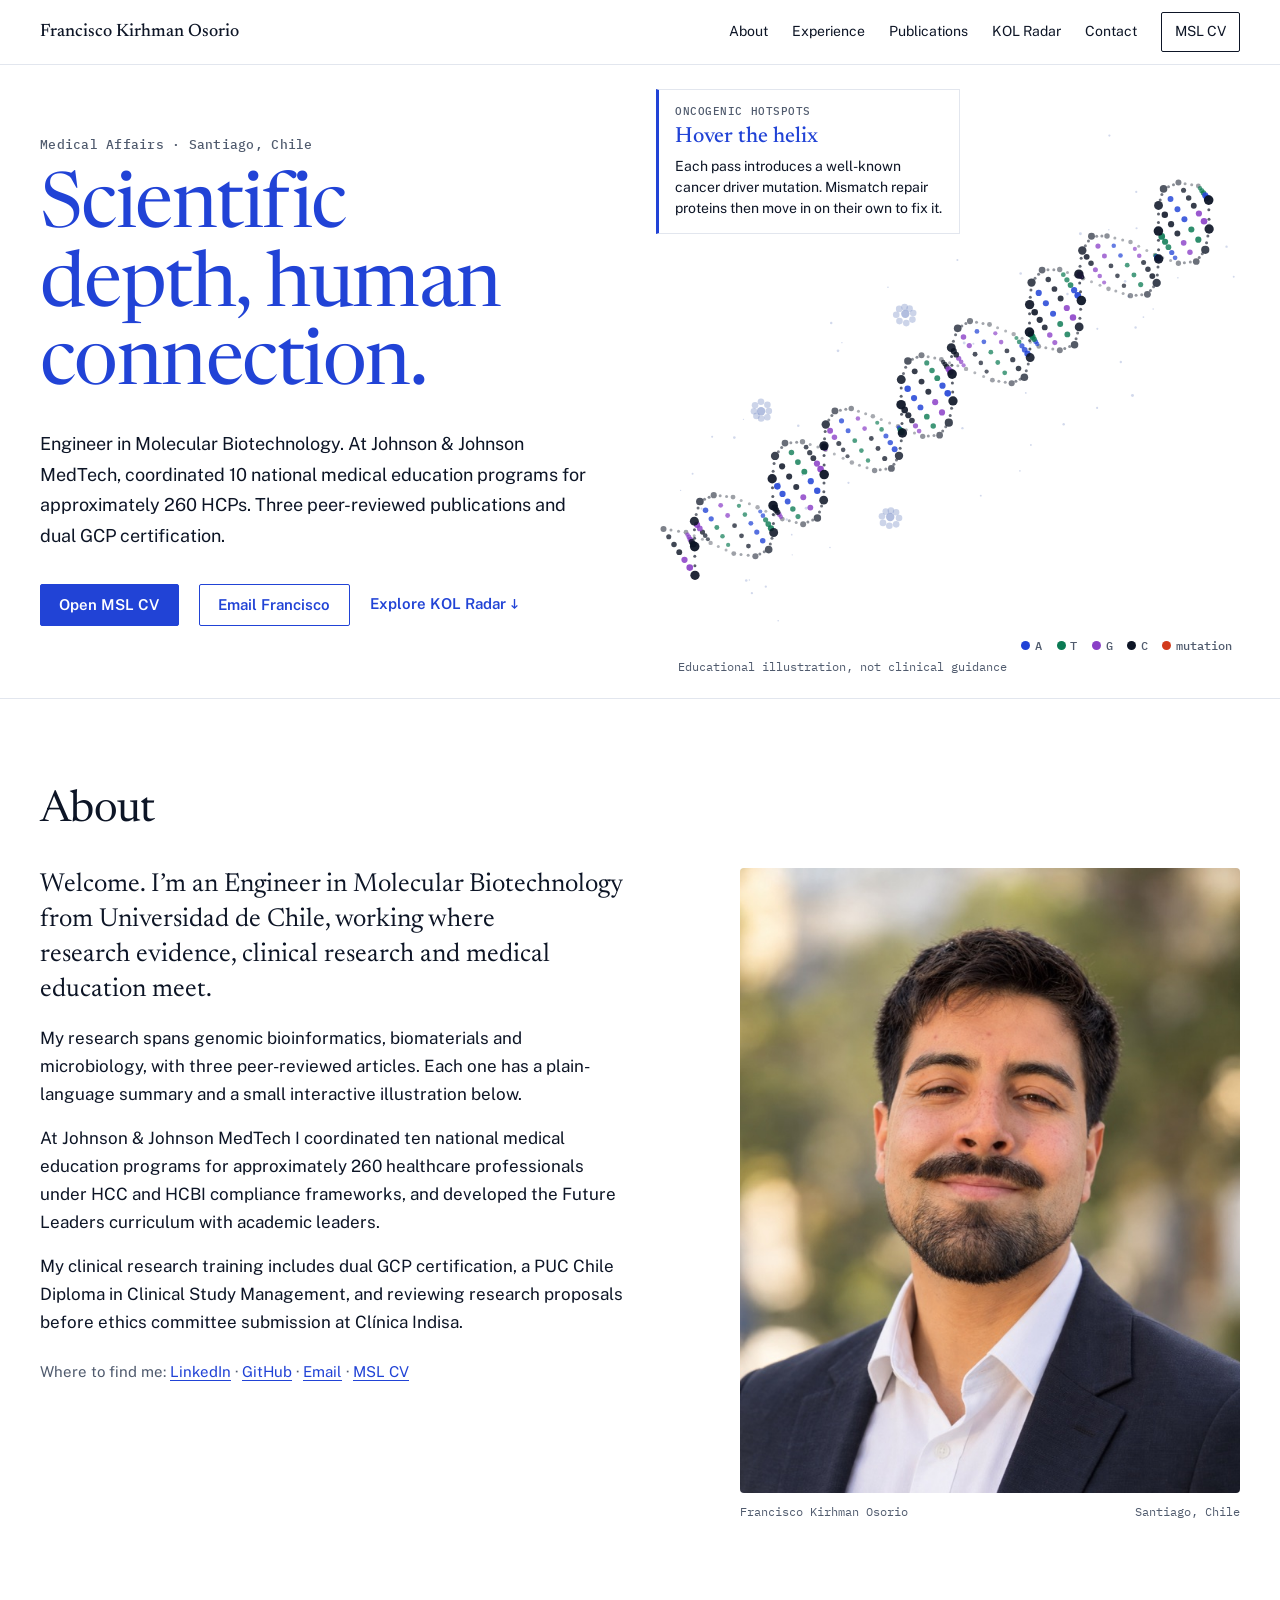
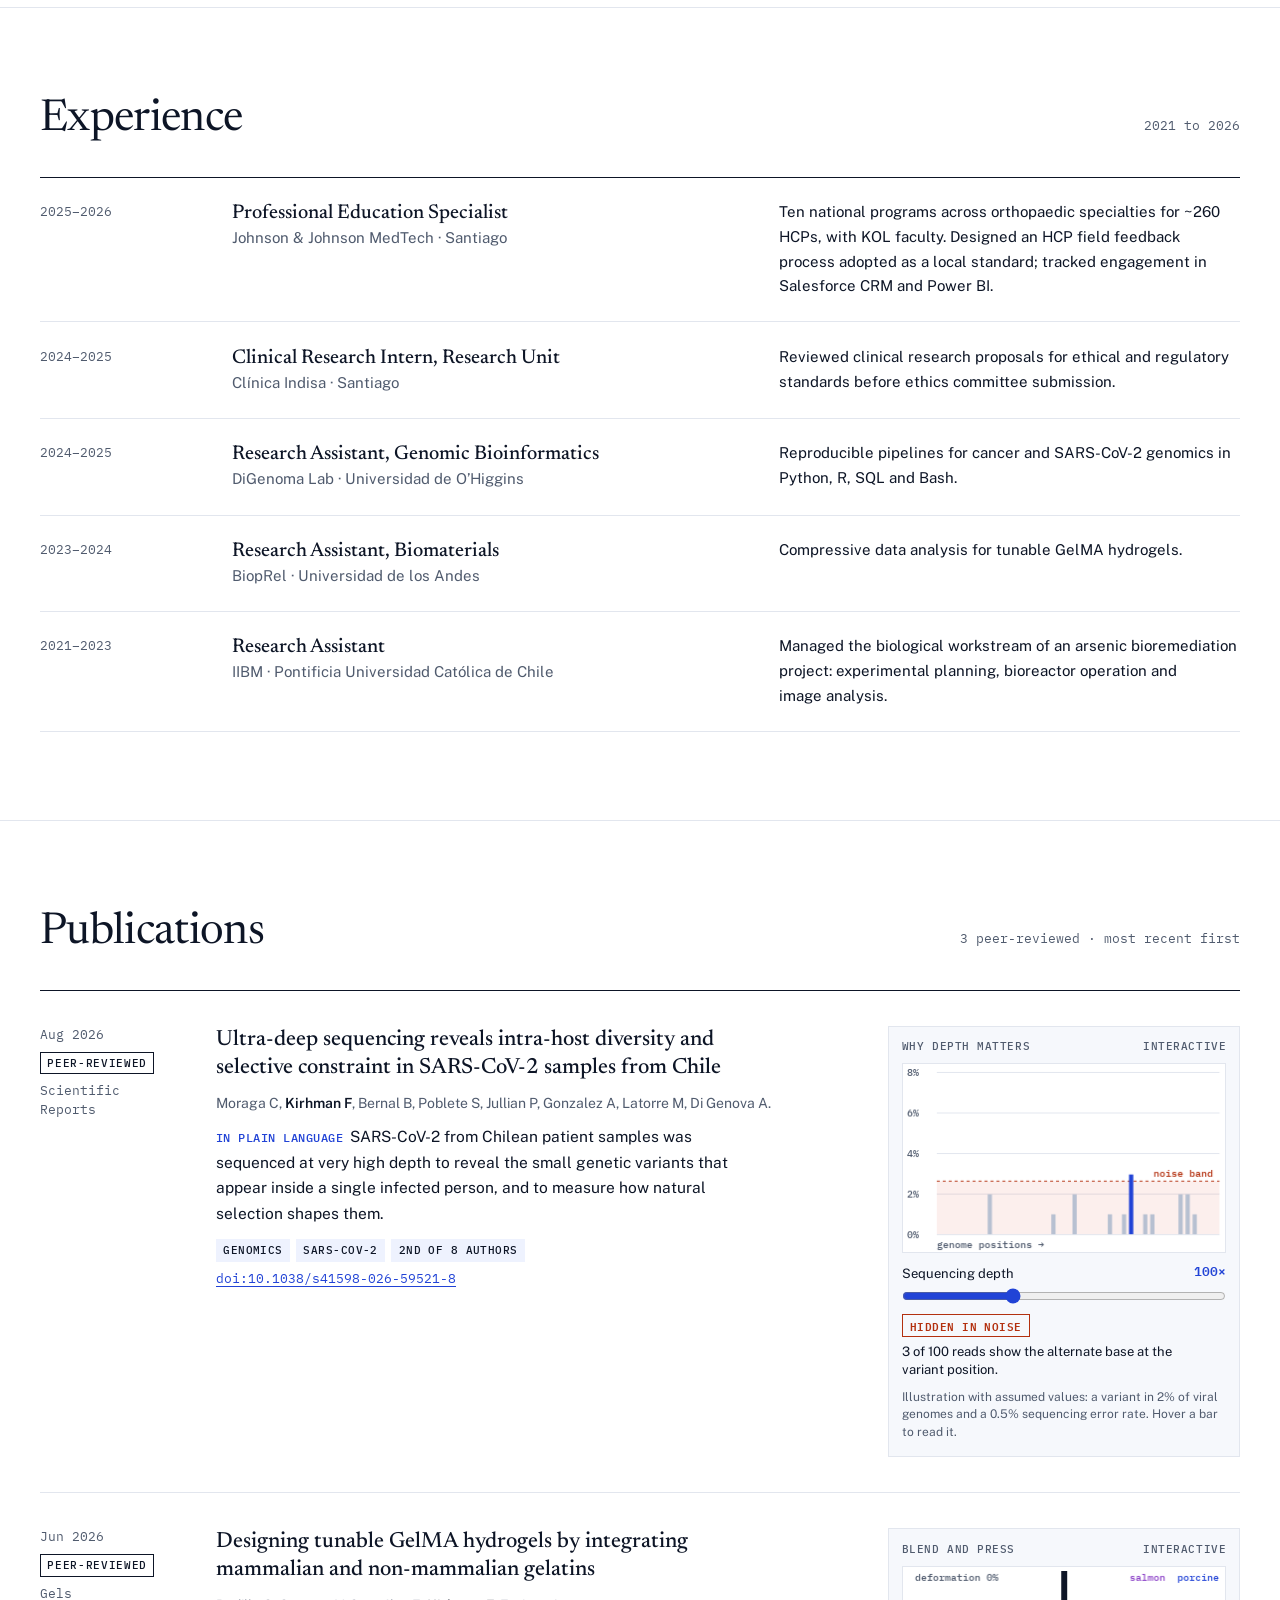
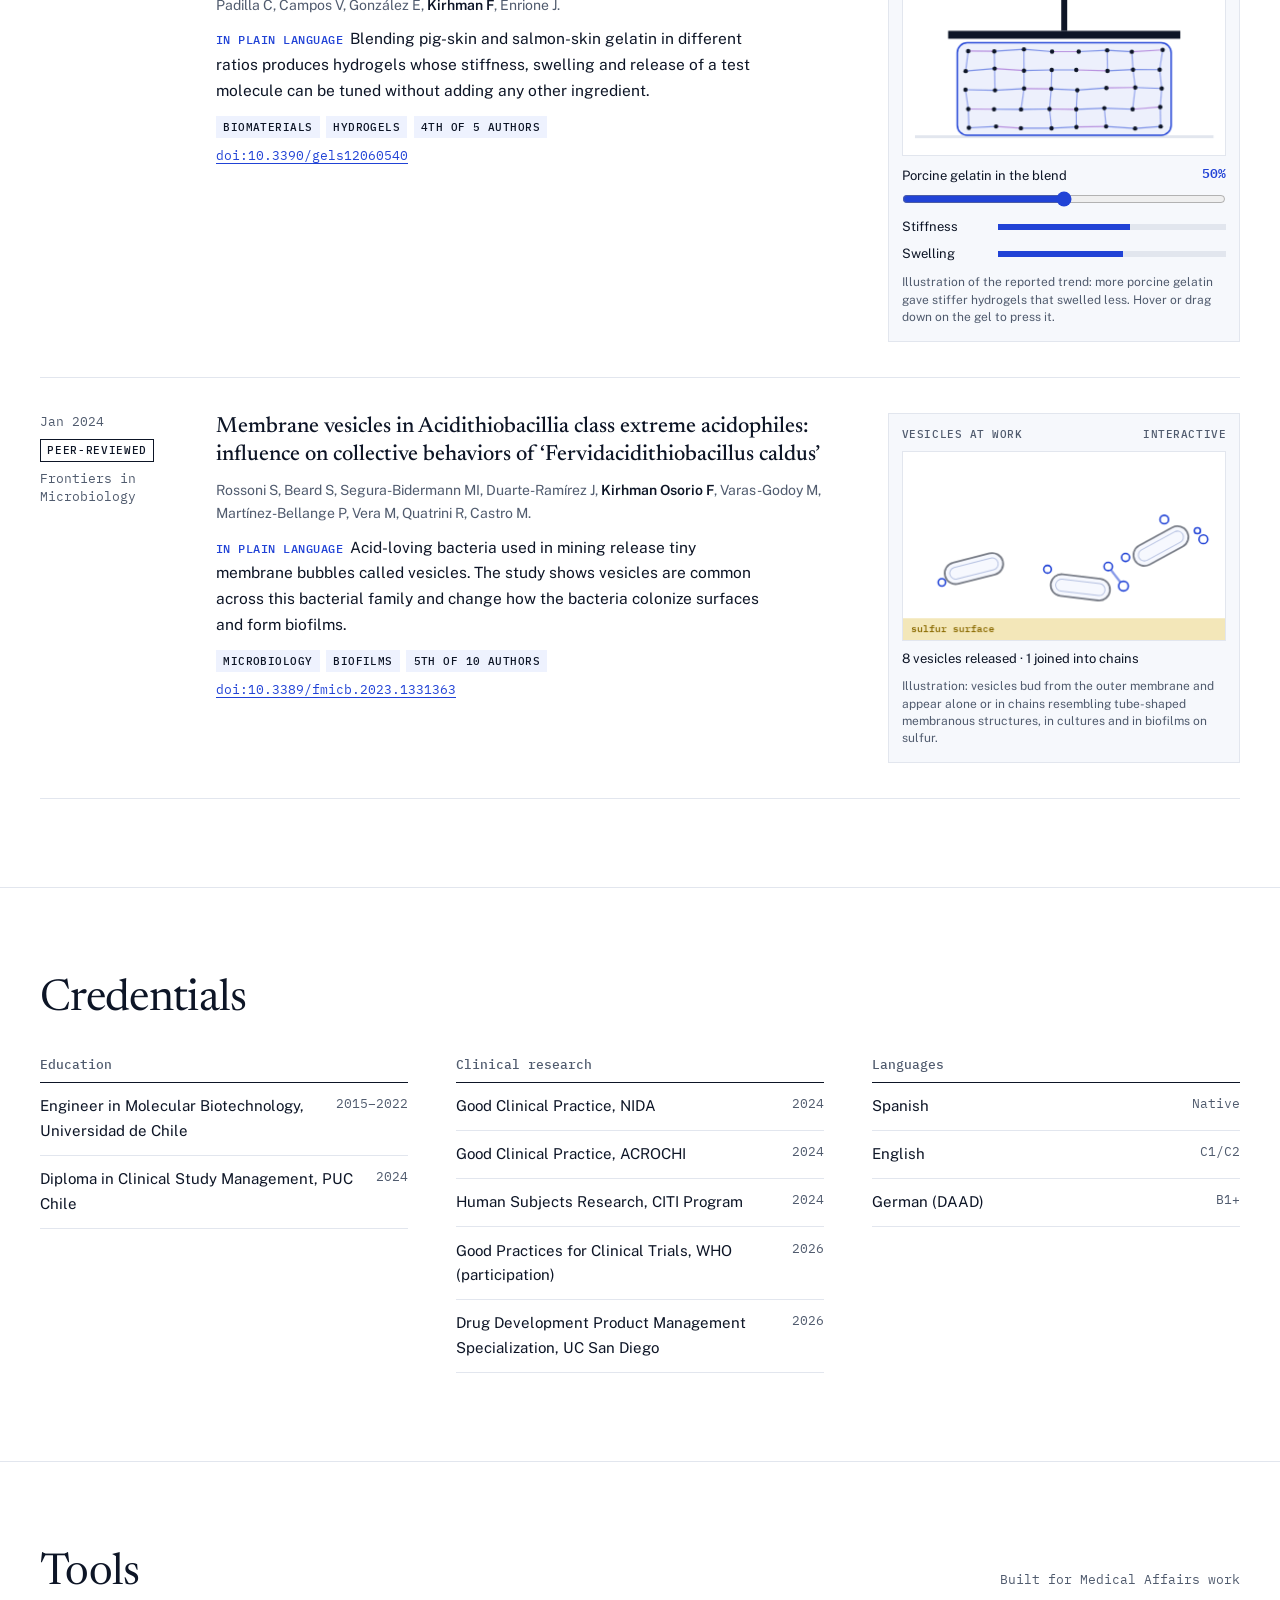
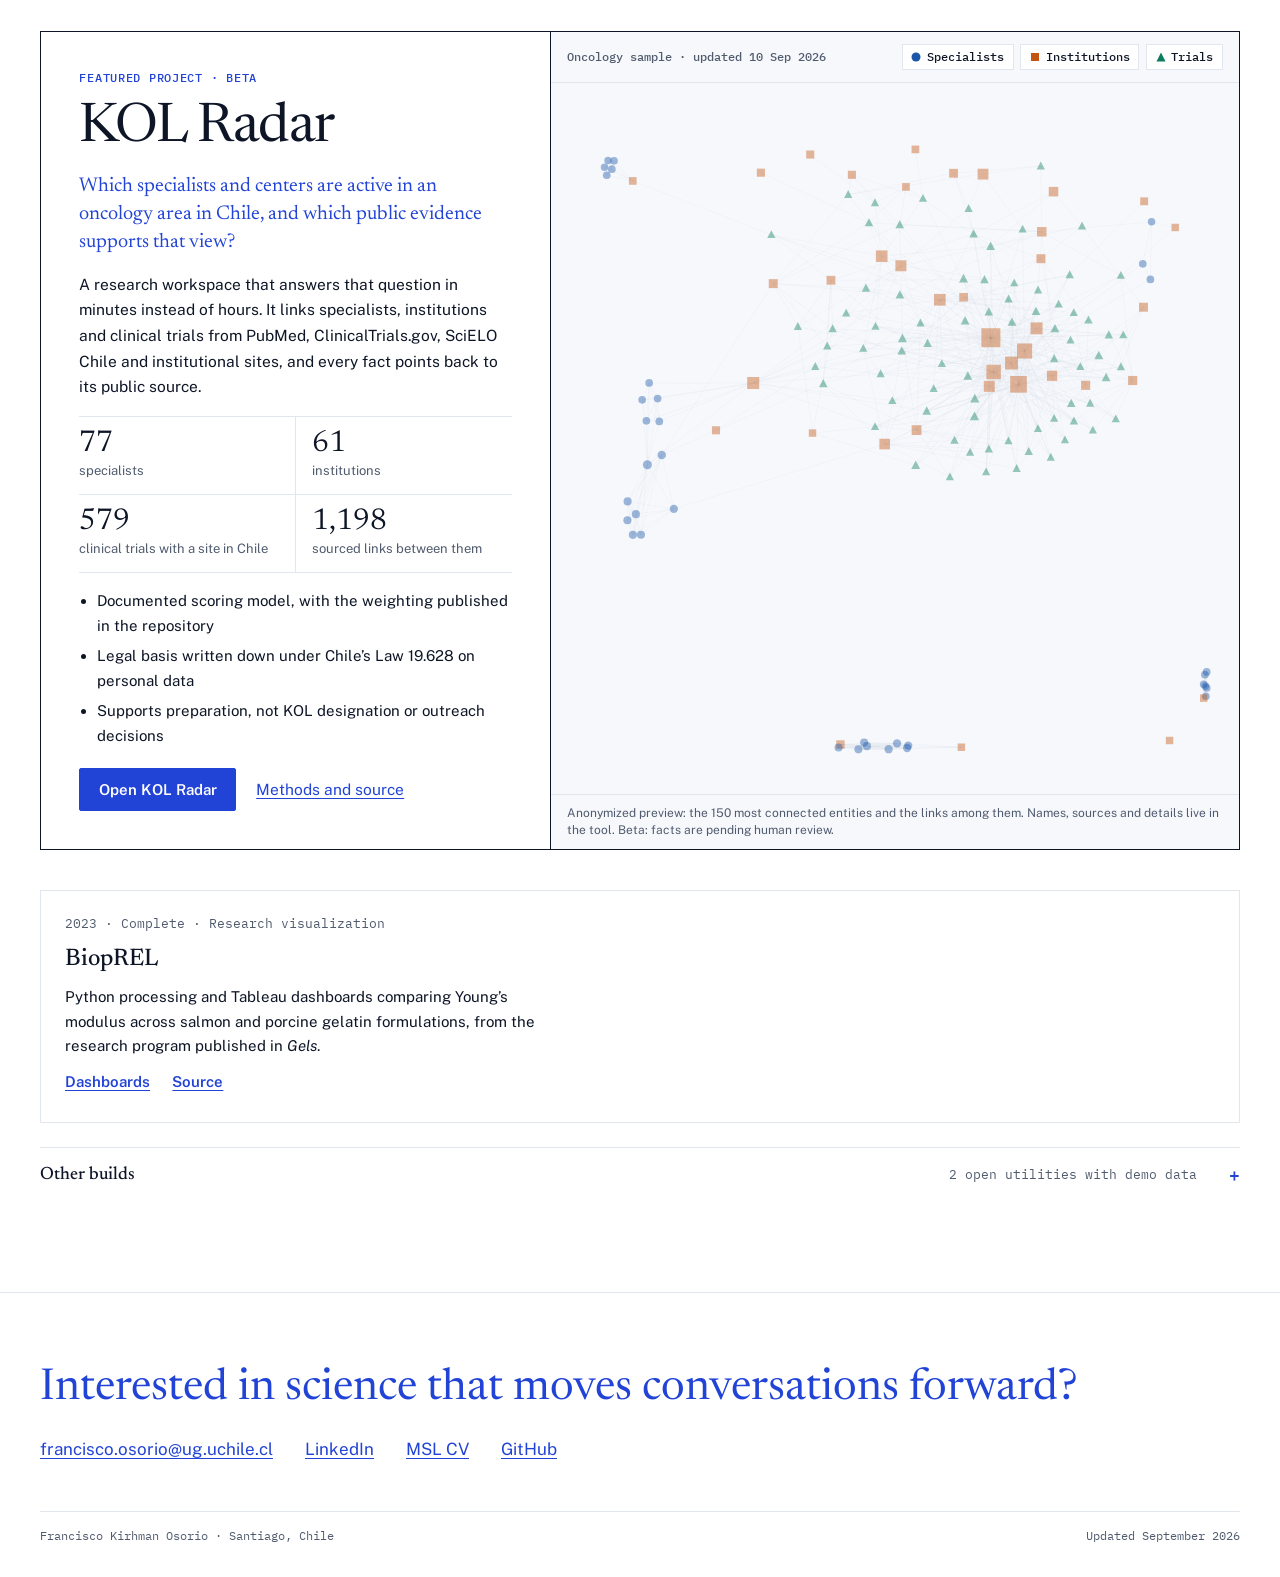
==== commit 50c8ad14: "Redesign portfolio sections, oncogenic helix and KOL Radar feature - Helix: hover, tap or Enter intr" ====
--- a/docs/index.html
+++ b/docs/index.html
@@ -3,17 +3,82 @@
 <meta charset="utf-8">
 <meta name="viewport" content="width=device-width, initial-scale=1">
 <link rel="icon" href="data:image/svg+xml,%3Csvg xmlns='http://www.w3.org/2000/svg' viewBox='0 0 32 32'%3E%3Crect width='32' height='32' rx='16' fill='%232143d6'/%3E%3Ctext x='16' y='21' text-anchor='middle' font-family='Georgia,serif' font-size='14' fill='%23ffffff'%3EFK%3C/text%3E%3C/svg%3E">
+<link rel="canonical" href="https://franciscokirhman.github.io/coding-portfolio/">
+<meta property="og:type" content="profile">
+<meta property="og:site_name" content="Francisco Kirhman Osorio">
+<meta property="og:title" content="Francisco Kirhman Osorio | Medical Affairs and MSL Portfolio">
+<meta property="og:description" content="Engineer in Molecular Biotechnology. Medical education for ~260 HCPs at Johnson &amp; Johnson MedTech, three peer-reviewed publications, dual GCP certification and KOL Radar.">
+<meta property="og:url" content="https://franciscokirhman.github.io/coding-portfolio/">
+<meta property="og:image" content="https://franciscokirhman.github.io/coding-portfolio/portrait.jpg">
+<meta property="og:image:width" content="800">
+<meta property="og:image:height" content="800">
+<meta property="og:image:alt" content="Portrait of Francisco Kirhman Osorio">
+<meta property="profile:first_name" content="Francisco">
+<meta property="profile:last_name" content="Kirhman Osorio">
+<meta name="twitter:card" content="summary">
+<meta name="twitter:title" content="Francisco Kirhman Osorio | Medical Affairs and MSL Portfolio">
+<meta name="twitter:description" content="Engineer in Molecular Biotechnology. Medical education, clinical research training, three peer-reviewed publications and KOL Radar.">
+<meta name="twitter:image" content="https://franciscokirhman.github.io/coding-portfolio/portrait.jpg">
+<script type="application/ld+json">
+{
+  "@context": "https://schema.org",
+  "@graph": [
+    {
+      "@type": "Person",
+      "@id": "https://franciscokirhman.github.io/coding-portfolio/#person",
+      "name": "Francisco Kirhman Osorio",
+      "url": "https://franciscokirhman.github.io/coding-portfolio/",
+      "image": "https://franciscokirhman.github.io/coding-portfolio/portrait.jpg",
+      "email": "mailto:francisco.osorio@ug.uchile.cl",
+      "description": "Engineer in Molecular Biotechnology focused on Medical Affairs, medical education and clinical research.",
+      "alumniOf": [{"@type": "CollegeOrUniversity", "name": "Universidad de Chile"}, {"@type": "CollegeOrUniversity", "name": "Pontificia Universidad Católica de Chile"}],
+      "knowsLanguage": ["es", "en", "de"],
+      "address": {"@type": "PostalAddress", "addressLocality": "Santiago", "addressCountry": "CL"},
+      "sameAs": ["https://www.linkedin.com/in/franciscokirhman/", "https://github.com/FranciscoKirhman"]
+    },
+    {
+      "@type": "ScholarlyArticle",
+      "headline": "Ultra-deep sequencing reveals intra-host diversity and selective constraint in SARS-CoV-2 samples from Chile",
+      "datePublished": "2026-08-31",
+      "isPartOf": {"@type": "Periodical", "name": "Scientific Reports"},
+      "identifier": {"@type": "PropertyValue", "propertyID": "DOI", "value": "10.1038/s41598-026-59521-8"},
+      "url": "https://doi.org/10.1038/s41598-026-59521-8",
+      "author": [{"@type": "Person", "name": "Carol Moraga"}, {"@id": "https://franciscokirhman.github.io/coding-portfolio/#person"}, {"@type": "Person", "name": "Barbara Bernal"}, {"@type": "Person", "name": "Sofia Poblete"}, {"@type": "Person", "name": "Pastor Jullian"}, {"@type": "Person", "name": "Adrian Gonzalez"}, {"@type": "Person", "name": "Mauricio Latorre"}, {"@type": "Person", "name": "Alex Di Genova"}]
+    },
+    {
+      "@type": "ScholarlyArticle",
+      "headline": "Designing Tunable GelMA Hydrogels by Integrating Mammalian and Non-Mammalian Gelatins",
+      "datePublished": "2026-06-15",
+      "isPartOf": {"@type": "Periodical", "name": "Gels"},
+      "identifier": {"@type": "PropertyValue", "propertyID": "DOI", "value": "10.3390/gels12060540"},
+      "url": "https://doi.org/10.3390/gels12060540",
+      "author": [{"@type": "Person", "name": "Cristina Padilla"}, {"@type": "Person", "name": "Vanessa Campos"}, {"@type": "Person", "name": "Eduardo González"}, {"@id": "https://franciscokirhman.github.io/coding-portfolio/#person"}, {"@type": "Person", "name": "Javier Enrione"}]
+    },
+    {
+      "@type": "ScholarlyArticle",
+      "headline": "Membrane vesicles in Acidithiobacillia class extreme acidophiles: influence on collective behaviors of 'Fervidacidithiobacillus caldus'",
+      "datePublished": "2024-01-26",
+      "isPartOf": {"@type": "Periodical", "name": "Frontiers in Microbiology"},
+      "identifier": {"@type": "PropertyValue", "propertyID": "DOI", "value": "10.3389/fmicb.2023.1331363"},
+      "url": "https://doi.org/10.3389/fmicb.2023.1331363",
+      "author": [{"@type": "Person", "name": "Stefano Rossoni"}, {"@type": "Person", "name": "Simón Beard"}, {"@type": "Person", "name": "María Ignacia Segura-Bidermann"}, {"@type": "Person", "name": "Juan Duarte-Ramírez"}, {"@id": "https://franciscokirhman.github.io/coding-portfolio/#person"}, {"@type": "Person", "name": "Manuel Varas-Godoy"}, {"@type": "Person", "name": "Patricio Martínez-Bellange"}, {"@type": "Person", "name": "Mario Vera"}, {"@type": "Person", "name": "Raquel Quatrini"}, {"@type": "Person", "name": "Matías Castro"}]
+    }
+  ]
+}
+</script>
 <!-- page -->
-<title>Francisco Kirhman Osorio</title>
-<meta name="description" content="Engineer in Molecular Biotechnology with three peer-reviewed articles, dual GCP certification and medical education experience at Johnson & Johnson MedTech. Santiago, Chile.">
+<title>Francisco Kirhman Osorio | Medical Affairs and MSL Portfolio</title>
+<meta name="description" content="Engineer in Molecular Biotechnology. Coordinated 10 national medical education programs for approximately 260 HCPs at Johnson & Johnson MedTech; three peer-reviewed publications, dual GCP certification and KOL Radar. Santiago, Chile.">
 <link rel="preconnect" href="https://fonts.googleapis.com">
 <link rel="preconnect" href="https://fonts.gstatic.com" crossorigin>
-<link rel="stylesheet" href="https://fonts.googleapis.com/css2?family=IBM+Plex+Mono:wght@400;500&family=Newsreader:ital,opsz,wght@0,6..72,400;0,6..72,500;1,6..72,400&family=Public+Sans:ital,wght@0,400;0,500;0,600;1,400&display=swap">
+<link rel="stylesheet" href="https://fonts.googleapis.com/css2?family=IBM+Plex+Mono:wght@400;500;600&family=Newsreader:ital,opsz,wght@0,6..72,400;0,6..72,500;1,6..72,400&family=Public+Sans:ital,wght@0,400;0,500;0,600;1,400&display=swap">
 <style>
 /* One light world on purpose, like a journal page: every color is painted explicitly. */
 :root{
   color-scheme: light;
-  --paper:#ffffff; --ink:#0d1526; --muted:#505b6e; --line:#e2e6ee; --blue:#2143d6; --blue-ink:#1a36b0; --blue-soft:#eef2fe;
+  --paper:#ffffff; --ink:#0d1526; --muted:#505b6e; --line:#e2e6ee; --blue:#2143d6; --blue-ink:#1a36b0; --blue-soft:#eef2fe; --wash:#f6f8fc;
+  --mut:#d23a1b; --mut-ink:#b3300f;
+  --kp:#1b56a8; --ki:#c25510; --kt:#0a7d5e;
   --serif:"Newsreader", Georgia, "Times New Roman", serif;
   --sans:"Public Sans", "Helvetica Neue", Arial, sans-serif;
   --mono:"IBM Plex Mono", ui-monospace, "SF Mono", Menlo, monospace;
@@ -27,11 +92,13 @@
 a{color:var(--blue);text-decoration-thickness:1px;text-underline-offset:3px}
 a:hover{color:var(--blue-ink)}
 img{max-width:100%;display:block}
+canvas{display:block}
 :focus-visible{outline:2px solid var(--blue);outline-offset:3px}
 .shell{width:min(1200px, calc(100% - 48px));margin-inline:auto}
 .skip{position:absolute;left:16px;top:-80px;z-index:50;background:var(--ink);color:#fff;padding:.7rem 1rem}
 .skip:focus{top:12px;color:#fff}
 section[id]{scroll-margin-top:24px}
+.mono{font-family:var(--mono)}
 
 /* header */
 .top{border-bottom:1px solid var(--line)}
@@ -45,27 +112,38 @@
 
 /* hero */
 .hero{position:relative;overflow:hidden;border-bottom:1px solid var(--line)}
-.hero .shell{position:relative;display:grid;grid-template-columns:minmax(0,1fr) minmax(0,1fr);gap:2rem;min-height:600px}
+.hero .shell{position:relative;display:grid;grid-template-columns:minmax(0,1fr) minmax(0,1fr);gap:2rem;min-height:620px}
 .hero-copy{position:relative;z-index:2;align-self:center;padding-block:4.5rem}
 .eyebrow{font:500 .8125rem/1.2 var(--mono);color:var(--muted);letter-spacing:.02em}
 .hero h1{margin-top:1.1rem;font:400 clamp(2.9rem,6vw,4.9rem)/1.02 var(--serif);letter-spacing:-.02em;color:var(--blue)}
-.lede{margin-top:1.5rem;max-width:34rem;font-size:1.125rem;line-height:1.7;color:var(--ink)}
-.actions{display:flex;flex-wrap:wrap;gap:.75rem;margin-top:2rem}
+.lede{margin-top:1.5rem;max-width:35rem;font-size:1.125rem;line-height:1.7;color:var(--ink)}
+.actions{display:flex;flex-wrap:wrap;align-items:center;gap:.75rem 1.25rem;margin-top:2rem}
 .btn{display:inline-flex;align-items:center;gap:.5rem;padding:.8rem 1.15rem;border-radius:2px;font:600 .9375rem/1 var(--sans);text-decoration:none;border:1px solid var(--blue);transition:background-color .15s,color .15s}
 .btn.solid{background:var(--blue);color:#fff}
 .btn.solid:hover{background:var(--blue-ink);border-color:var(--blue-ink);color:#fff}
 .btn.line{color:var(--blue)}
 .btn.line:hover{background:var(--blue-soft)}
-.helix-wrap{position:relative;z-index:1}
-#helix{position:absolute;inset:0;width:100%;height:100%;display:block;touch-action:pan-y;cursor:crosshair}
-.lab{position:absolute;right:0;bottom:1.25rem;z-index:3;display:flex;flex-wrap:wrap;justify-content:flex-end;align-items:center;gap:.5rem 1rem;max-width:100%;font:400 .75rem/1.3 var(--mono);color:var(--muted);background:rgba(255,255,255,.88);padding:.5rem .6rem;border-radius:2px}
-.key{display:flex;gap:.7rem}
+.star-link{font-weight:600;font-size:.9375rem;text-decoration:none}
+.star-link span{font-family:var(--mono);font-weight:500}
+.helix-wrap{position:relative;z-index:1;min-height:420px}
+#helix{position:absolute;inset:0;width:100%;height:100%;touch-action:pan-y;cursor:crosshair}
+#helix:focus-visible{outline-offset:-4px}
+.onco{position:absolute;left:0;top:1.5rem;z-index:3;width:min(19rem,58%);display:grid;gap:.35rem;padding:.9rem 1rem;background:rgba(255,255,255,.94);border:1px solid var(--line);border-left:3px solid var(--blue);transition:border-color .3s}
+.onco.is-mutated{border-left-color:var(--mut)}
+.onco-kicker{font:500 .6875rem/1.35 var(--mono);color:var(--muted);text-transform:uppercase;letter-spacing:.05em}
+.onco.is-mutated .onco-kicker{color:var(--mut-ink)}
+.onco-title{font:500 1.375rem/1.15 var(--serif);color:var(--ink)}
+.onco-title b{font-weight:500;color:var(--blue)}
+.onco.is-mutated .onco-title b{color:var(--mut-ink)}
+.onco-dna{font:500 .75rem/1.3 var(--mono);color:var(--muted)}
+.onco-text{font-size:.875rem;line-height:1.5}
+.onco-meta{font-size:.8125rem;line-height:1.45;color:var(--muted)}
+.onco-meta span{font:600 .6875rem/1 var(--mono);text-transform:uppercase;letter-spacing:.04em;color:var(--ink);margin-right:.35rem}
+.onco .is-empty{display:none}
+.key{position:absolute;right:0;bottom:1.1rem;z-index:3;display:flex;flex-wrap:wrap;justify-content:flex-end;gap:.35rem .9rem;font:500 .75rem/1.3 var(--mono);color:var(--muted);background:rgba(255,255,255,.9);padding:.35rem .5rem}
 .key span{display:inline-flex;align-items:center;gap:.3rem}
 .key i{width:9px;height:9px;border-radius:50%;display:inline-block}
-.count b{color:#c93a17;font-weight:500;font-variant-numeric:tabular-nums}
-.lab button{font:500 .75rem/1 var(--mono);color:var(--blue);background:#fff;border:1px solid var(--line);border-radius:2px;padding:.4rem .55rem;cursor:pointer}
-.lab button:hover{border-color:var(--blue)}
-.hint{position:absolute;right:0;top:1.25rem;z-index:3;font:400 .75rem/1.3 var(--mono);color:var(--muted)}
+.key .note{flex-basis:100%;text-align:right;font-weight:400}
 
 /* sections */
 .section{padding-block:clamp(3.5rem,7vw,5.5rem);border-bottom:1px solid var(--line)}
@@ -73,17 +151,27 @@
 .sec-head h2{font:400 clamp(2rem,3.6vw,2.75rem)/1.1 var(--serif);letter-spacing:-.015em}
 .sec-head p{font:400 .8125rem/1.4 var(--mono);color:var(--muted)}
 
-/* about (single sober column) */
-.about{display:grid;grid-template-columns:minmax(0,40rem) 11rem;gap:2.5rem 3.5rem;align-items:start}
-.about-text{display:grid;gap:1rem;font-size:1.0625rem}
-.about-text .welcome{font:400 1.5rem/1.35 var(--serif)}
+/* about */
+.about{display:grid;grid-template-columns:minmax(0,1fr) minmax(0,.9fr);gap:2.5rem clamp(2.5rem,6vw,5.5rem);align-items:start}
+.about-text{display:grid;gap:1rem;font-size:1.0625rem;max-width:40rem}
+.about-text .welcome{font:400 1.625rem/1.35 var(--serif)}
 .find{margin-top:.5rem;font-size:.9375rem;color:var(--muted)}
 .find a{white-space:nowrap}
-.portrait{width:11rem;height:11rem;border-radius:50%;object-fit:cover;object-position:50% 30%}
-
-/* publications (journal list) */
+.portrait-fig{margin:0;justify-self:end;width:100%;max-width:500px}
+.portrait{width:100%;height:auto;aspect-ratio:4/5;object-fit:cover;object-position:50% 30%;border-radius:4px}
+.portrait-fig figcaption{display:flex;justify-content:space-between;gap:1rem;margin-top:.7rem;font:400 .75rem/1.3 var(--mono);color:var(--muted)}
+
+/* experience */
+.rows{border-top:1px solid var(--ink)}
+.row{display:grid;grid-template-columns:9.5rem minmax(0,1.1fr) minmax(0,1fr);gap:.5rem 2.5rem;padding:1.4rem 0;border-bottom:1px solid var(--line)}
+.row .when{font:400 .8125rem/1.8 var(--mono);color:var(--muted);font-variant-numeric:tabular-nums}
+.row h3{font:500 1.25rem/1.3 var(--serif)}
+.row .org{font-size:.9375rem;color:var(--muted)}
+.row p.what{font-size:.9375rem;color:var(--ink)}
+
+/* publications */
 .pubs{list-style:none;margin:0;padding:0;border-top:1px solid var(--ink)}
-.pub{display:grid;grid-template-columns:9.5rem minmax(0,1fr) 11rem;gap:1rem 2.5rem;padding:2rem 0;border-bottom:1px solid var(--line)}
+.pub{display:grid;grid-template-columns:8.5rem minmax(0,1fr) minmax(0,22rem);gap:1rem 2.5rem;padding:2.2rem 0;border-bottom:1px solid var(--line)}
 .pub-when{display:grid;gap:.5rem;align-content:start;font:400 .8125rem/1.4 var(--mono);color:var(--muted)}
 .badge{justify-self:start;font:500 .6875rem/1 var(--mono);letter-spacing:.06em;color:var(--ink);border:1px solid var(--ink);padding:.3rem .4rem}
 .pub-body{display:grid;gap:.6rem;align-content:start}
@@ -97,23 +185,22 @@
 .tags{display:flex;flex-wrap:wrap;gap:.4rem;margin-top:.2rem}
 .tags span{font:500 .6875rem/1 var(--mono);letter-spacing:.04em;text-transform:uppercase;color:var(--ink);background:var(--blue-soft);padding:.35rem .45rem}
 .doi{font:400 .8125rem/1.3 var(--mono);overflow-wrap:anywhere}
-.fig{width:100%;height:auto;align-self:start}
-
-/* experience (institutional list) */
-.rows{border-top:1px solid var(--ink)}
-.row{display:grid;grid-template-columns:9.5rem minmax(0,1.1fr) minmax(0,1fr);gap:.5rem 2.5rem;padding:1.4rem 0;border-bottom:1px solid var(--line)}
-.row .when{font:400 .8125rem/1.8 var(--mono);color:var(--muted);font-variant-numeric:tabular-nums}
-.row h3{font:500 1.25rem/1.3 var(--serif)}
-.row .org{font-size:.9375rem;color:var(--muted)}
-.row p.what{font-size:.9375rem;color:var(--ink)}
-
-/* tools (featured cards) */
-.cards{display:grid;grid-template-columns:repeat(2,minmax(0,1fr));gap:1px;background:var(--line);border:1px solid var(--line)}
-.card{background:#fff;padding:1.6rem 1.6rem 1.8rem;display:grid;gap:.7rem;align-content:start}
-.card .meta{font:400 .8125rem/1.4 var(--mono);color:var(--muted)}
-.card h3{font:500 1.5rem/1.2 var(--serif)}
-.card p{font-size:.9375rem;color:var(--ink);max-width:56ch}
-.card .links{display:flex;flex-wrap:wrap;gap:.5rem 1.4rem;font-size:.9375rem;font-weight:600}
+.lab{margin:0;display:grid;gap:.6rem;align-content:start;background:var(--wash);border:1px solid var(--line);padding:.8rem .8rem .9rem}
+.lab-head{display:flex;justify-content:space-between;gap:.5rem;font:500 .6875rem/1.3 var(--mono);color:var(--muted);text-transform:uppercase;letter-spacing:.05em}
+.lab canvas{width:100%;height:190px;background:#fff;border:1px solid var(--line);touch-action:pan-y}
+.lab label{display:grid;gap:.25rem;font-size:.8125rem;color:var(--ink)}
+.lab label span{display:flex;justify-content:space-between;gap:.5rem}
+.lab output{font:600 .8125rem/1.3 var(--mono);color:var(--blue)}
+.lab input[type=range]{width:100%;accent-color:var(--blue);margin:0}
+.readout{display:flex;flex-wrap:wrap;align-items:center;gap:.4rem .6rem;font-size:.8125rem;line-height:1.4}
+.pill{font:600 .6875rem/1 var(--mono);text-transform:uppercase;letter-spacing:.04em;padding:.3rem .45rem;border:1px solid currentColor}
+.pill.good{color:#0b7a53}
+.pill.warn{color:var(--mut-ink)}
+.lab figcaption{font-size:.75rem;line-height:1.45;color:var(--muted)}
+.meters{display:grid;gap:.35rem;font-size:.8125rem}
+.meter{display:grid;grid-template-columns:5.5rem minmax(0,1fr);align-items:center;gap:.5rem}
+.meter i{display:block;height:6px;background:var(--line);position:relative;overflow:hidden}
+.meter i b{position:absolute;inset:0 auto 0 0;background:var(--blue);transition:width .25s}
 
 /* credentials */
 .creds{display:grid;grid-template-columns:repeat(3,minmax(0,1fr));gap:2rem 3rem}
@@ -122,34 +209,84 @@
 .creds li{display:flex;justify-content:space-between;gap:1rem;padding:.7rem 0;border-bottom:1px solid var(--line);font-size:.9375rem}
 .creds li span:last-child{font:400 .8125rem/1.6 var(--mono);color:var(--muted);white-space:nowrap}
 
+/* tools */
+.feature{display:grid;grid-template-columns:minmax(0,.85fr) minmax(0,1.15fr);border:1px solid var(--ink);margin-bottom:2.5rem}
+.feature-copy{padding:clamp(1.5rem,3vw,2.5rem);display:grid;gap:1rem;align-content:start}
+.feature-copy .kicker{font:500 .75rem/1.3 var(--mono);color:var(--blue);text-transform:uppercase;letter-spacing:.06em}
+.feature-copy h3{font:400 clamp(2.4rem,4.4vw,3.4rem)/1 var(--serif);color:var(--ink);letter-spacing:-.015em}
+.feature-copy .q{font:400 1.25rem/1.4 var(--serif);color:var(--blue)}
+.feature-copy p{font-size:.9688rem}
+.stats{display:grid;grid-template-columns:repeat(2,minmax(0,1fr));margin:0;border-top:1px solid var(--line)}
+.stats div{display:grid;gap:.1rem;padding:.75rem 0;border-bottom:1px solid var(--line)}
+.stats div:nth-child(odd){padding-right:1rem;border-right:1px solid var(--line)}
+.stats div:nth-child(even){padding-left:1rem}
+.stats dt{font-size:.8125rem;color:var(--muted);order:2}
+.stats dd{margin:0;font:400 1.875rem/1 var(--serif);font-variant-numeric:lining-nums tabular-nums}
+.principles{margin:0;padding-left:1.1rem;display:grid;gap:.35rem;font-size:.9375rem}
+.feature .links{display:flex;flex-wrap:wrap;gap:.75rem 1.25rem;align-items:center;margin-top:.25rem}
+.feature-viz{position:relative;background:var(--wash);border-left:1px solid var(--ink);min-height:460px;display:grid;grid-template-rows:auto minmax(0,1fr) auto}
+.viz-bar{display:flex;flex-wrap:wrap;align-items:center;justify-content:space-between;gap:.5rem;padding:.75rem 1rem;border-bottom:1px solid var(--line);font:500 .75rem/1.3 var(--mono);color:var(--muted)}
+.filters{display:flex;flex-wrap:wrap;gap:.4rem}
+.filters button{display:inline-flex;align-items:center;gap:.35rem;font:500 .75rem/1 var(--mono);color:var(--ink);background:#fff;border:1px solid var(--line);padding:.4rem .55rem;cursor:pointer}
+.filters button[aria-pressed="false"]{color:var(--muted);background:transparent;text-decoration:line-through}
+.filters svg{width:10px;height:10px}
+#kolNet{width:100%;height:100%;min-height:360px;touch-action:pan-y;cursor:crosshair}
+.viz-tip{position:absolute;pointer-events:none;z-index:2;font:500 .75rem/1.3 var(--mono);background:var(--ink);color:#fff;padding:.35rem .5rem;white-space:nowrap;opacity:0;transition:opacity .12s}
+.viz-foot{padding:.6rem 1rem;border-top:1px solid var(--line);font-size:.75rem;line-height:1.45;color:var(--muted)}
+.cards{display:grid;grid-template-columns:repeat(2,minmax(0,1fr));gap:1px;background:var(--line);border:1px solid var(--line)}
+.card{background:#fff;padding:1.5rem 1.5rem 1.7rem;display:grid;gap:.7rem;align-content:start}
+.card .meta{font:400 .8125rem/1.4 var(--mono);color:var(--muted)}
+.card h3{font:500 1.5rem/1.2 var(--serif)}
+.card p{font-size:.9375rem;color:var(--ink);max-width:56ch}
+.card .links{display:flex;flex-wrap:wrap;gap:.5rem 1.4rem;font-size:.9375rem;font-weight:600}
+.other{margin-top:1.5rem;border-top:1px solid var(--line)}
+.other summary{cursor:pointer;padding:1rem 0;font:500 1.125rem/1.3 var(--serif);list-style:none;display:flex;justify-content:space-between;gap:1rem}
+.other summary::-webkit-details-marker{display:none}
+.other summary::after{content:"+";font-family:var(--mono);color:var(--blue)}
+.other[open] summary::after{content:"−"}
+.other summary small{font:400 .8125rem/1.3 var(--mono);color:var(--muted);margin-left:auto;margin-right:1rem;align-self:center}
+
 /* footer */
 .foot{padding-block:clamp(3rem,6vw,4.5rem) 2rem}
 .foot h2{font:400 clamp(1.9rem,3.6vw,2.75rem)/1.1 var(--serif);color:var(--blue)}
 .foot-links{display:flex;flex-wrap:wrap;gap:.6rem 2rem;margin-top:1.4rem;font-size:1.0625rem}
 .foot-base{display:flex;justify-content:space-between;flex-wrap:wrap;gap:.5rem 2rem;margin-top:3rem;padding-top:1rem;border-top:1px solid var(--line);font:400 .75rem/1.4 var(--mono);color:var(--muted)}
 
+@media (max-width: 1020px){
+  .pub{grid-template-columns:8rem minmax(0,1fr)}
+  .pub .lab{grid-column:2;max-width:26rem}
+  .feature{grid-template-columns:1fr}
+  .feature-viz{border-left:0;border-top:1px solid var(--ink)}
+}
 @media (max-width: 900px){
   .hero .shell{grid-template-columns:1fr;min-height:0;gap:0}
   .hero-copy{padding-block:3rem 1.5rem}
-  .helix-wrap{height:360px;margin-inline:-24px}
-  .lab{right:24px;left:24px;justify-content:flex-start}
-  .hint{right:24px;top:.5rem}
+  .helix-wrap{min-height:0;margin-inline:-24px;display:grid}
+  #helix{position:relative;height:340px}
+  .onco{position:static;width:auto;margin:0 24px 1rem}
+  .key{position:static;justify-content:flex-start;margin:0 24px 1.5rem;background:none;padding:0}
+  .key .note{text-align:left}
   .about{grid-template-columns:1fr}
-  .portrait{order:-1;width:8rem;height:8rem}
+  .portrait-fig{order:-1;justify-self:start;width:8rem;max-width:8rem}
+  .portrait{width:8rem;height:8rem;aspect-ratio:auto;border-radius:50%}
+  .portrait-fig figcaption{display:none}
+  .row{grid-template-columns:1fr;gap:.3rem}
   .pub{grid-template-columns:1fr;gap:.8rem}
+  .pub .lab{grid-column:auto;max-width:none}
   .pub-when{grid-auto-flow:column;justify-content:start;align-items:center;gap:.8rem}
-  .fig{max-width:12rem;order:-1}
-  .row{grid-template-columns:1fr;gap:.3rem}
   .cards{grid-template-columns:1fr}
   .creds{grid-template-columns:1fr}
 }
 @media (max-width: 560px){
   .shell{width:calc(100% - 32px)}
   .helix-wrap{margin-inline:-16px}
-  .lab{left:16px;right:16px}
-  .hint{right:16px}
+  .onco{margin-inline:16px}
+  .key{margin-inline:16px}
   .nav{gap:1rem;flex-wrap:wrap}
   .nav a:not(.cv){display:none}
+  .stats{grid-template-columns:1fr}
+  .stats div:nth-child(odd){padding-right:0;border-right:0}
+  .stats div:nth-child(even){padding-left:0}
 }
 </style>
 
@@ -160,9 +297,9 @@
     <a class="brand" href="#main">Francisco Kirhman Osorio</a>
     <nav class="nav" aria-label="Sections">
       <a href="#about">About</a>
+      <a href="#experience">Experience</a>
       <a href="#publications">Publications</a>
-      <a href="#experience">Experience</a>
-      <a href="#tools">Tools</a>
+      <a href="#kol-radar">KOL Radar</a>
       <a href="#contact">Contact</a>
       <a class="cv" href="Francisco_Kirhman_MSL_CV.pdf" target="_blank" rel="noopener">MSL CV</a>
     </nav>
@@ -175,20 +312,26 @@
       <div class="hero-copy">
         <p class="eyebrow">Medical Affairs · Santiago, Chile</p>
         <h1 id="hero-title">Scientific depth, human connection.</h1>
-        <p class="lede">Engineer in Molecular Biotechnology with three peer-reviewed articles, dual GCP certification and medical education experience with healthcare professionals at Johnson &amp; Johnson MedTech.</p>
+        <p class="lede">Engineer in Molecular Biotechnology. At Johnson &amp; Johnson MedTech, coordinated 10 national medical education programs for approximately 260 HCPs. Three peer-reviewed publications and dual GCP certification.</p>
         <div class="actions">
           <a class="btn solid" href="Francisco_Kirhman_MSL_CV.pdf" target="_blank" rel="noopener">Open MSL CV</a>
           <a class="btn line" href="mailto:francisco.osorio@ug.uchile.cl">Email Francisco</a>
+          <a class="star-link" href="#kol-radar">Explore KOL Radar <span>↓</span></a>
         </div>
       </div>
       <div class="helix-wrap">
-        <canvas id="helix" role="img" aria-label="Interactive DNA double helix. Moving the pointer over it introduces single-nucleotide variants; the Proofread button repairs them."></canvas>
-        <p class="hint" id="hint">Hover the helix to introduce variants</p>
-        <div class="lab">
-          <span class="key" aria-hidden="true"><span><i style="background:#2143d6"></i>A</span><span><i style="background:#8fa8ff"></i>T</span><span><i style="background:#0d1526"></i>G</span><span><i style="background:#b3bdd0"></i>C</span></span>
-          <span class="count" aria-live="polite">Variants <b id="varCount">0</b></span>
-          <button type="button" id="btnMutate">Add a variant</button>
-          <button type="button" id="btnRepair">Proofread</button>
+        <canvas id="helix" tabindex="0" role="img" aria-label="Interactive DNA double helix. Hovering or tapping it introduces a known oncogenic hotspot mutation, described in the panel; repair proteins then fix it. Press Enter to introduce one with the keyboard." aria-describedby="onco"></canvas>
+        <div class="onco" id="onco" aria-live="polite">
+          <p class="onco-kicker" id="oncoKicker">Oncogenic hotspots</p>
+          <p class="onco-title"><b id="oncoGene">Hover the helix</b> <span id="oncoProt"></span></p>
+          <p class="onco-dna is-empty" id="oncoDna"></p>
+          <p class="onco-text" id="oncoWhat">Each pass introduces a well-known cancer driver mutation. Mismatch repair proteins then move in on their own to fix it.</p>
+          <p class="onco-meta is-empty" id="oncoSeen"></p>
+          <p class="onco-meta is-empty" id="oncoTx"></p>
+        </div>
+        <div class="key" aria-hidden="true">
+          <span><i style="background:#2143d6"></i>A</span><span><i style="background:#0b7a53"></i>T</span><span><i style="background:#8a3fc7"></i>G</span><span><i style="background:#0d1526"></i>C</span><span><i style="background:#d23a1b"></i>mutation</span>
+          <span class="note">Educational illustration, not clinical guidance</span>
         </div>
       </div>
     </div>
@@ -200,12 +343,28 @@
       <div class="about">
         <div class="about-text">
           <p class="welcome">Welcome. I’m an Engineer in Molecular Biotechnology from Universidad de Chile, working where research evidence, clinical research and medical education meet.</p>
-          <p>My research spans genomic bioinformatics, biomaterials and microbiology, with three peer-reviewed articles. Each one has a plain-language summary below.</p>
+          <p>My research spans genomic bioinformatics, biomaterials and microbiology, with three peer-reviewed articles. Each one has a plain-language summary and a small interactive illustration below.</p>
           <p>At Johnson &amp; Johnson MedTech I coordinated ten national medical education programs for approximately 260 healthcare professionals under HCC and HCBI compliance frameworks, and developed the Future Leaders curriculum with academic leaders.</p>
           <p>My clinical research training includes dual GCP certification, a PUC Chile Diploma in Clinical Study Management, and reviewing research proposals before ethics committee submission at Clínica Indisa.</p>
           <p class="find">Where to find me: <a href="https://www.linkedin.com/in/franciscokirhman/" target="_blank" rel="noopener">LinkedIn</a> · <a href="https://github.com/FranciscoKirhman" target="_blank" rel="noopener">GitHub</a> · <a href="mailto:francisco.osorio@ug.uchile.cl">Email</a> · <a href="Francisco_Kirhman_MSL_CV.pdf" target="_blank" rel="noopener">MSL CV</a></p>
         </div>
-        <img class="portrait" src="portrait.jpg" width="640" height="800" alt="Portrait of Francisco Kirhman Osorio">
+        <figure class="portrait-fig">
+          <img class="portrait" src="portrait.jpg" width="800" height="800" alt="Portrait of Francisco Kirhman Osorio">
+          <figcaption><span>Francisco Kirhman Osorio</span><span>Santiago, Chile</span></figcaption>
+        </figure>
+      </div>
+    </div>
+  </section>
+
+  <section class="section" id="experience" aria-labelledby="exp-title">
+    <div class="shell">
+      <div class="sec-head"><h2 id="exp-title">Experience</h2><p>2021 to 2026</p></div>
+      <div class="rows">
+        <article class="row"><p class="when">2025–2026</p><div><h3>Professional Education Specialist</h3><p class="org">Johnson &amp; Johnson MedTech · Santiago</p></div><p class="what">Ten national programs across orthopaedic specialties for ~260 HCPs, with KOL faculty. Designed an HCP field feedback process adopted as a local standard; tracked engagement in Salesforce CRM and Power BI.</p></article>
+        <article class="row"><p class="when">2024–2025</p><div><h3>Clinical Research Intern, Research Unit</h3><p class="org">Clínica Indisa · Santiago</p></div><p class="what">Reviewed clinical research proposals for ethical and regulatory standards before ethics committee submission.</p></article>
+        <article class="row"><p class="when">2024–2025</p><div><h3>Research Assistant, Genomic Bioinformatics</h3><p class="org">DiGenoma Lab · Universidad de O’Higgins</p></div><p class="what">Reproducible pipelines for cancer and SARS-CoV-2 genomics in Python, R, SQL and Bash.</p></article>
+        <article class="row"><p class="when">2023–2024</p><div><h3>Research Assistant, Biomaterials</h3><p class="org">BiopRel · Universidad de los Andes</p></div><p class="what">Compressive data analysis for tunable GelMA hydrogels.</p></article>
+        <article class="row"><p class="when">2021–2023</p><div><h3>Research Assistant</h3><p class="org">IIBM · Pontificia Universidad Católica de Chile</p></div><p class="what">Managed the biological workstream of an arsenic bioremediation project: experimental planning, bioreactor operation and image analysis.</p></article>
       </div>
     </div>
   </section>
@@ -223,22 +382,13 @@
             <div class="tags"><span>Genomics</span><span>SARS-CoV-2</span><span>2nd of 8 authors</span></div>
             <a class="doi" href="https://doi.org/10.1038/s41598-026-59521-8" target="_blank" rel="noopener">doi:10.1038/s41598-026-59521-8</a>
           </div>
-          <svg class="fig" viewBox="0 0 176 128" role="img" aria-label="Illustration: stacked sequencing reads over a genome, with one variant column highlighted">
-            <rect width="176" height="128" fill="#f5f7fc"/>
-            <g fill="#8fa8ff">
-              <rect x="10" y="14" width="58" height="5"/><rect x="74" y="14" width="46" height="5"/><rect x="126" y="14" width="40" height="5"/>
-              <rect x="22" y="24" width="64" height="5"/><rect x="92" y="24" width="52" height="5"/>
-              <rect x="10" y="34" width="40" height="5"/><rect x="56" y="34" width="70" height="5"/><rect x="132" y="34" width="34" height="5"/>
-              <rect x="30" y="44" width="54" height="5"/><rect x="90" y="44" width="60" height="5"/>
-              <rect x="10" y="54" width="66" height="5"/><rect x="82" y="54" width="44" height="5"/><rect x="132" y="54" width="34" height="5"/>
-              <rect x="18" y="64" width="48" height="5"/><rect x="72" y="64" width="62" height="5"/>
-              <rect x="10" y="74" width="36" height="5"/><rect x="52" y="74" width="58" height="5"/><rect x="116" y="74" width="50" height="5"/>
-              <rect x="26" y="84" width="70" height="5"/><rect x="102" y="84" width="56" height="5"/>
-            </g>
-            <g fill="#ff5a36"><rect x="104" y="14" width="4" height="5"/><rect x="104" y="34" width="4" height="5"/><rect x="104" y="54" width="4" height="5"/><rect x="104" y="74" width="4" height="5"/></g>
-            <rect x="10" y="104" width="156" height="3" fill="#0d1526"/>
-            <rect x="104" y="100" width="4" height="11" fill="#ff5a36"/>
-          </svg>
+          <figure class="lab" id="labDepth">
+            <p class="lab-head"><span>Why depth matters</span><span>interactive</span></p>
+            <canvas aria-label="Chart of the observed non-reference fraction at 40 genome positions. One position carries a low-frequency variant; the rest show only sequencing error." role="img"></canvas>
+            <label><span>Sequencing depth <output id="depthOut">100×</output></span><input type="range" id="depthRange" min="1" max="4" step="0.05" value="2"></label>
+            <p class="readout" aria-live="polite"><span class="pill warn" id="depthPill">Hidden in noise</span><span id="depthText"></span></p>
+            <figcaption>Illustration with assumed values: a variant in 2% of viral genomes and a 0.5% sequencing error rate. Hover a bar to read it.</figcaption>
+          </figure>
         </li>
         <li class="pub">
           <div class="pub-when"><span>Jun 2026</span><span class="badge">PEER-REVIEWED</span><span>Gels</span></div>
@@ -249,20 +399,16 @@
             <div class="tags"><span>Biomaterials</span><span>Hydrogels</span><span>4th of 5 authors</span></div>
             <a class="doi" href="https://doi.org/10.3390/gels12060540" target="_blank" rel="noopener">doi:10.3390/gels12060540</a>
           </div>
-          <svg class="fig" viewBox="0 0 176 128" role="img" aria-label="Illustration: a crosslinked polymer network made of two kinds of strands">
-            <rect width="176" height="128" fill="#f5f7fc"/>
-            <g stroke-width="2" fill="none">
-              <path d="M20 30 L58 22 L96 38 L136 26 L160 44" stroke="#2143d6"/>
-              <path d="M16 70 L50 58 L88 76 L124 62 L162 80" stroke="#8fa8ff"/>
-              <path d="M24 106 L62 96 L100 110 L138 98 L158 112" stroke="#2143d6"/>
-              <path d="M58 22 L50 58 L62 96" stroke="#8fa8ff"/>
-              <path d="M96 38 L88 76 L100 110" stroke="#2143d6"/>
-              <path d="M136 26 L124 62 L138 98" stroke="#8fa8ff"/>
-              <path d="M20 30 L16 70 L24 106" stroke="#2143d6"/>
-              <path d="M160 44 L162 80 L158 112" stroke="#8fa8ff"/>
-            </g>
-            <g fill="#0d1526"><circle cx="58" cy="22" r="3.5"/><circle cx="96" cy="38" r="3.5"/><circle cx="136" cy="26" r="3.5"/><circle cx="50" cy="58" r="3.5"/><circle cx="88" cy="76" r="3.5"/><circle cx="124" cy="62" r="3.5"/><circle cx="62" cy="96" r="3.5"/><circle cx="100" cy="110" r="3.5"/><circle cx="138" cy="98" r="3.5"/></g>
-          </svg>
+          <figure class="lab" id="labGel">
+            <p class="lab-head"><span>Blend and press</span><span>interactive</span></p>
+            <canvas aria-label="A hydrogel block with a polymer network. Moving the pointer down over it presses the gel; stiffer blends deform less." role="img"></canvas>
+            <label><span>Porcine gelatin in the blend <output id="gelOut">50%</output></span><input type="range" id="gelRange" min="0" max="100" step="5" value="50"></label>
+            <div class="meters" aria-live="polite">
+              <div class="meter"><span>Stiffness</span><i><b id="gelStiff" style="width:50%"></b></i></div>
+              <div class="meter"><span>Swelling</span><i><b id="gelSwell" style="width:50%"></b></i></div>
+            </div>
+            <figcaption>Illustration of the reported trend: more porcine gelatin gave stiffer hydrogels that swelled less. Hover or drag down on the gel to press it.</figcaption>
+          </figure>
         </li>
         <li class="pub">
           <div class="pub-when"><span>Jan 2024</span><span class="badge">PEER-REVIEWED</span><span>Frontiers in Microbiology</span></div>
@@ -273,67 +419,14 @@
             <div class="tags"><span>Microbiology</span><span>Biofilms</span><span>5th of 10 authors</span></div>
             <a class="doi" href="https://doi.org/10.3389/fmicb.2023.1331363" target="_blank" rel="noopener">doi:10.3389/fmicb.2023.1331363</a>
           </div>
-          <svg class="fig" viewBox="0 0 176 128" role="img" aria-label="Illustration: a rod-shaped bacterium releasing membrane vesicles, some joined in a chain">
-            <rect width="176" height="128" fill="#f5f7fc"/>
-            <rect x="22" y="44" width="92" height="40" rx="20" fill="#eef2fe" stroke="#0d1526" stroke-width="2"/>
-            <rect x="30" y="52" width="76" height="24" rx="12" fill="none" stroke="#8fa8ff" stroke-width="1.5"/>
-            <g fill="#fff" stroke="#2143d6" stroke-width="2">
-              <circle cx="120" cy="40" r="7"/><circle cx="136" cy="30" r="6"/><circle cx="150" cy="22" r="5"/>
-              <circle cx="124" cy="92" r="6"/><circle cx="140" cy="100" r="6"/><circle cx="154" cy="106" r="6"/><circle cx="166" cy="110" r="4"/>
-              <circle cx="60" cy="100" r="5"/><circle cx="84" cy="30" r="5"/>
-            </g>
-          </svg>
+          <figure class="lab" id="labVes">
+            <p class="lab-head"><span>Vesicles at work</span><span>interactive</span></p>
+            <canvas aria-label="Rod-shaped bacteria on a sulfur surface releasing membrane vesicles, some joined in chains between cells." role="img"></canvas>
+            <p class="readout" aria-live="polite"><span id="vesText">Hover the culture to watch vesicles bud off.</span></p>
+            <figcaption>Illustration: vesicles bud from the outer membrane and appear alone or in chains resembling tube-shaped membranous structures, in cultures and in biofilms on sulfur.</figcaption>
+          </figure>
         </li>
       </ol>
-    </div>
-  </section>
-
-  <section class="section" id="experience" aria-labelledby="exp-title">
-    <div class="shell">
-      <div class="sec-head"><h2 id="exp-title">Experience</h2><p>2021 to 2026</p></div>
-      <div class="rows">
-        <article class="row"><p class="when">2025–2026</p><div><h3>Professional Education Specialist</h3><p class="org">Johnson &amp; Johnson MedTech · Santiago</p></div><p class="what">Ten national programs across orthopaedic specialties for ~260 HCPs, with KOL faculty. Designed an HCP field feedback process adopted as a local standard; tracked engagement in Salesforce CRM and Power BI.</p></article>
-        <article class="row"><p class="when">2024–2025</p><div><h3>Clinical Research Intern, Research Unit</h3><p class="org">Clínica Indisa · Santiago</p></div><p class="what">Reviewed clinical research proposals for ethical and regulatory standards before ethics committee submission.</p></article>
-        <article class="row"><p class="when">2024–2025</p><div><h3>Research Assistant, Genomic Bioinformatics</h3><p class="org">DiGenoma Lab · Universidad de O’Higgins</p></div><p class="what">Reproducible pipelines for cancer and SARS-CoV-2 genomics in Python, R, SQL and Bash.</p></article>
-        <article class="row"><p class="when">2023–2024</p><div><h3>Research Assistant, Biomaterials</h3><p class="org">BiopRel · Universidad de los Andes</p></div><p class="what">Compressive data analysis for tunable GelMA hydrogels.</p></article>
-        <article class="row"><p class="when">2021–2023</p><div><h3>Research Assistant</h3><p class="org">IIBM · Pontificia Universidad Católica de Chile</p></div><p class="what">Managed the biological workstream of an arsenic bioremediation project: experimental planning, bioreactor operation and image analysis.</p></article>
-      </div>
-    </div>
-  </section>
-
-  <section class="section" id="tools" aria-labelledby="tools-title">
-    <div class="shell">
-      <div class="sec-head"><h2 id="tools-title">Tools</h2><p>Evidence tools and open utilities</p></div>
-      <div class="cards">
-        <article class="card">
-          <p class="meta">2026 · Beta · Oncology, Chile</p>
-          <h3>KOL Radar</h3>
-          <p>A research workspace that maps specialists, centers and public evidence from PubMed, ClinicalTrials.gov and SciELO, with a documented scoring model. It supports preparation, not KOL designation or outreach decisions.</p>
-          <div class="tags"><span>Medical Affairs</span><span>Public evidence</span></div>
-          <p class="links"><a href="https://franciscokirhman.github.io/kol-radar/web/index.html" target="_blank" rel="noopener">Open the beta</a><a href="https://github.com/FranciscoKirhman/kol-radar" target="_blank" rel="noopener">Methods and source</a></p>
-        </article>
-        <article class="card">
-          <p class="meta">2023 · Complete</p>
-          <h3>BiopREL</h3>
-          <p>Python processing and Tableau dashboards comparing Young’s modulus across salmon and porcine gelatin formulations, from the research program published in <i>Gels</i>.</p>
-          <div class="tags"><span>Python</span><span>Tableau</span></div>
-          <p class="links"><a href="https://public.tableau.com/app/profile/francisco.kirhman.osorio/vizzes" target="_blank" rel="noopener">Dashboards</a><a href="https://github.com/FranciscoKirhman/BiopREL" target="_blank" rel="noopener">Source</a></p>
-        </article>
-        <article class="card">
-          <p class="meta">Open utility · demo data</p>
-          <h3>Application tracker</h3>
-          <p>Single-file job search tracker with pipeline stages, interview rounds, calendar and response-time analytics. It opens with fictional demo companies; what you add stays in your browser.</p>
-          <div class="tags"><span>HTML</span><span>No backend</span></div>
-          <p class="links"><a href="job-tracker/">Open tracker</a><a href="https://github.com/FranciscoKirhman/coding-portfolio/tree/main/docs/job-tracker" target="_blank" rel="noopener">Source</a></p>
-        </article>
-        <article class="card">
-          <p class="meta">Open utility · demo data</p>
-          <h3>Training dashboard</h3>
-          <p>Strength-training dashboard with a weekly plan, muscle volume on an anatomical map, progress charts and session history. It opens with a fictional athlete; load your own profile file.</p>
-          <div class="tags"><span>HTML</span><span>Canvas</span></div>
-          <p class="links"><a href="training-dashboard/">Open dashboard</a><a href="https://github.com/FranciscoKirhman/coding-portfolio/tree/main/docs/training-dashboard#formato" target="_blank" rel="noopener">Data format</a></p>
-        </article>
-      </div>
     </div>
   </section>
 
@@ -369,6 +462,73 @@
       </div>
     </div>
   </section>
+
+  <section class="section" id="tools" aria-labelledby="tools-title">
+    <div class="shell">
+      <div class="sec-head"><h2 id="tools-title">Tools</h2><p>Built for Medical Affairs work</p></div>
+
+      <article class="feature" id="kol-radar" aria-labelledby="kol-title">
+        <div class="feature-copy">
+          <p class="kicker">Featured project · beta</p>
+          <h3 id="kol-title">KOL Radar</h3>
+          <p class="q">Which specialists and centers are active in an oncology area in Chile, and which public evidence supports that view?</p>
+          <p>A research workspace that answers that question in minutes instead of hours. It links specialists, institutions and clinical trials from PubMed, ClinicalTrials.gov, SciELO Chile and institutional sites, and every fact points back to its public source.</p>
+          <dl class="stats" id="kolStats">
+            <div><dt>specialists</dt><dd data-k="p">77</dd></div>
+            <div><dt>institutions</dt><dd data-k="i">61</dd></div>
+            <div><dt>clinical trials with a site in Chile</dt><dd data-k="t">579</dd></div>
+            <div><dt>sourced links between them</dt><dd data-k="links">1,198</dd></div>
+          </dl>
+          <ul class="principles">
+            <li>Documented scoring model, with the weighting published in the repository</li>
+            <li>Legal basis written down under Chile’s Law 19.628 on personal data</li>
+            <li>Supports preparation, not KOL designation or outreach decisions</li>
+          </ul>
+          <p class="links"><a class="btn solid" href="https://franciscokirhman.github.io/kol-radar/web/index.html" target="_blank" rel="noopener">Open KOL Radar</a><a href="https://github.com/FranciscoKirhman/kol-radar" target="_blank" rel="noopener">Methods and source</a></p>
+        </div>
+        <div class="feature-viz">
+          <div class="viz-bar">
+            <span id="kolUpdated">Oncology sample · updated 10 Sep 2026</span>
+            <div class="filters" role="group" aria-label="Show entity types">
+              <button type="button" data-type="p" aria-pressed="true"><svg viewBox="0 0 10 10" aria-hidden="true"><circle cx="5" cy="5" r="4.5" fill="#1b56a8"/></svg>Specialists</button>
+              <button type="button" data-type="i" aria-pressed="true"><svg viewBox="0 0 10 10" aria-hidden="true"><rect x="1" y="1" width="8" height="8" fill="#c25510"/></svg>Institutions</button>
+              <button type="button" data-type="t" aria-pressed="true"><svg viewBox="0 0 10 10" aria-hidden="true"><path d="M5 .5 9.5 9.5H.5Z" fill="#0a7d5e"/></svg>Trials</button>
+            </div>
+          </div>
+          <canvas id="kolNet" role="img" aria-label="Anonymized network preview of the 150 most connected entities in the KOL Radar oncology sample. Hover a node to highlight its connections."></canvas>
+          <div class="viz-tip" id="kolTip"></div>
+          <p class="viz-foot">Anonymized preview: the 150 most connected entities and the links among them. Names, sources and details live in the tool. Beta: facts are pending human review.</p>
+        </div>
+      </article>
+
+      <div class="cards" style="grid-template-columns:1fr">
+        <article class="card">
+          <p class="meta">2023 · Complete · Research visualization</p>
+          <h3>BiopREL</h3>
+          <p>Python processing and Tableau dashboards comparing Young’s modulus across salmon and porcine gelatin formulations, from the research program published in <i>Gels</i>.</p>
+          <p class="links"><a href="https://public.tableau.com/app/profile/francisco.kirhman.osorio/vizzes" target="_blank" rel="noopener">Dashboards</a><a href="https://github.com/FranciscoKirhman/BiopREL" target="_blank" rel="noopener">Source</a></p>
+        </article>
+      </div>
+
+      <details class="other">
+        <summary>Other builds <small>2 open utilities with demo data</small></summary>
+        <div class="cards">
+          <article class="card">
+            <p class="meta">Open utility · demo data</p>
+            <h3>Application tracker</h3>
+            <p>Single-file tracker with pipeline stages, interview rounds, calendar and response-time analytics. It opens with fictional demo companies; what you add stays in your browser.</p>
+            <p class="links"><a href="job-tracker/">Open tracker</a><a href="https://github.com/FranciscoKirhman/coding-portfolio/tree/main/docs/job-tracker" target="_blank" rel="noopener">Source</a></p>
+          </article>
+          <article class="card">
+            <p class="meta">Open utility · demo data</p>
+            <h3>Training dashboard</h3>
+            <p>Strength-training dashboard with a weekly plan, muscle volume on an anatomical map, progress charts and session history. It opens with a fictional athlete; load your own profile file.</p>
+            <p class="links"><a href="training-dashboard/">Open dashboard</a><a href="https://github.com/FranciscoKirhman/coding-portfolio/tree/main/docs/training-dashboard#formato" target="_blank" rel="noopener">Data format</a></p>
+          </article>
+        </div>
+      </details>
+    </div>
+  </section>
 </main>
 
 <footer class="foot" id="contact">
@@ -380,257 +540,530 @@
 </footer>
 
 <script>
-/* Interactive DNA helix, written for this page (Canvas 2D, no libraries).
-   Pointer over the helix: local strand opening and single-nucleotide variants, with
-   transitions (A<->G, C<->T) twice as likely as transversions. Click away from the helix or
-   use the button: a proofreading enzyme walks the axis and restores the original bases.
-   Binding proteins dock beside variants. Respects prefers-reduced-motion. */
 (function(){
-  var canvas = document.getElementById('helix');
-  if(!canvas || !canvas.getContext) return;
-  var ctx = canvas.getContext('2d');
-  var wrap = canvas.parentNode;
-  var reduce = window.matchMedia && window.matchMedia('(prefers-reduced-motion: reduce)').matches;
-
-  var COLOR = {A:'#2143d6', T:'#8fa8ff', G:'#0d1526', C:'#b3bdd0'};
-  var MUT = '#ff5a36', ENZYME = '#2143d6';
-  var PAIR = {A:'T', T:'A', G:'C', C:'G'};
-  var TRANSITION = {A:'G', G:'A', C:'T', T:'C'};
-  var TRANSVERSION = {A:['C','T'], G:['C','T'], C:['A','G'], T:['A','G']};
-  var N = 46, TWIST = 2*Math.PI/10.5, GROOVE = 0.78*Math.PI;   // 10.5 bp per turn; strands offset for major/minor grooves
-
-  var W = 0, H = 0, geo = null, t0 = performance.now(), last = t0, visible = true;
-  var pointer = {x:-9999, y:-9999, vx:0, vy:0, inside:false};
-  var lastMutation = 0, variants = 0, enzyme = null;
-  var countEl = document.getElementById('varCount');
-  var hint = document.getElementById('hint');
-  if(window.matchMedia && matchMedia('(hover: none)').matches) hint.textContent = 'Tap the helix to introduce variants';
-
-  function rnd(a,b){ return a + Math.random()*(b-a); }
-  var pairs = [];
-  for(var i=0;i<N;i++){
-    var b = 'ACGT'[(Math.random()*4)|0];
-    pairs.push({orig:b, base:b, heat:0, flash:0, label:null, labelLife:0, lx:null, ly:null,
-                pos: 21560 + i*37 + ((Math.random()*20)|0), jit:[rnd(-1,1),rnd(-1,1),rnd(-1,1),rnd(-1,1)]});
+  'use strict';
+  var REDUCE = !!(window.matchMedia && matchMedia('(prefers-reduced-motion: reduce)').matches);
+  var HOVER = !!(window.matchMedia && matchMedia('(hover: hover)').matches);
+
+  /* Runs frame(now, dt) only while el is on screen and the tab is visible.
+     frame returns true to keep animating; kick() restarts after an interaction. */
+  function animator(el, frame){
+    var visible = !('IntersectionObserver' in window), running = false, last = 0;
+    function tick(now){
+      if(!visible || document.hidden){ running = false; return; }
+      var dt = last ? Math.min(64, now - last) : 16; last = now;
+      if(frame(now, dt)) requestAnimationFrame(tick); else running = false;
+    }
+    function kick(){ if(!running && visible && !document.hidden){ running = true; last = 0; requestAnimationFrame(tick); } }
+    if('IntersectionObserver' in window) new IntersectionObserver(function(es){ visible = es[0].isIntersecting; if(visible) kick(); }).observe(el);
+    document.addEventListener('visibilitychange', kick);
+    return {kick: kick};
   }
-  var ambient = [];
-  for(var k=0;k<70;k++) ambient.push({u:Math.random(), v:rnd(-1,1), r:rnd(.6,1.6), s:rnd(.2,.6), ph:Math.random()*6.28, dx:0, dy:0});
-  var proteins = [];
-  for(var p=0;p<3;p++) proteins.push({u:rnd(.15,.85), off:rnd(1.6,2.6)*(p%2?1:-1), x:0, y:0, ph:Math.random()*6.28, dock:-1});
-
-  function axisPoint(u){ return {x: geo.p0.x + geo.ax*geo.len*u, y: geo.p0.y + geo.ay*geo.len*u}; }
-
-  function resize(){
-    var r = wrap.getBoundingClientRect();
-    W = Math.max(1, r.width); H = Math.max(1, r.height);
-    var dpr = Math.min(2, window.devicePixelRatio || 1);
-    canvas.width = Math.round(W*dpr); canvas.height = Math.round(H*dpr);
-    ctx.setTransform(dpr,0,0,dpr,0,0);
-    var narrow = W < 700;
-    var p0 = narrow ? {x:W*.06, y:H*.72} : {x:W*.06, y:H*.84};
-    var p1 = narrow ? {x:W*.94, y:H*.24} : {x:W*.94, y:H*.14};
-    var ax = p1.x-p0.x, ay = p1.y-p0.y, len = Math.hypot(ax,ay);
-    geo = {p0:p0, ax:ax/len, ay:ay/len, len:len, nx:-ay/len, ny:ax/len, R: narrow ? Math.min(44, H*.12) : Math.min(96, len*.115)};
-    proteins.forEach(function(pt){ var a = axisPoint(pt.u); pt.x = a.x + geo.nx*geo.R*pt.off; pt.y = a.y + geo.ny*geo.R*pt.off; });
-    draw(performance.now());
+  function fitCanvas(c){
+    var r = c.getBoundingClientRect(), dpr = Math.min(2, window.devicePixelRatio || 1);
+    c.width = Math.max(1, Math.round(r.width*dpr)); c.height = Math.max(1, Math.round(r.height*dpr));
+    var ctx = c.getContext('2d'); ctx.setTransform(dpr,0,0,dpr,0,0);
+    return {ctx: ctx, w: r.width, h: r.height};
   }
-
-  function recount(){
-    variants = 0;
-    for(var i=0;i<N;i++) if(pairs[i].base !== pairs[i].orig) variants++;
-    countEl.textContent = variants;
-  }
-  function mutate(i, now){
-    var pr = pairs[i], from = pr.base;
-    pr.base = Math.random() < 2/3 ? TRANSITION[from] : TRANSVERSION[from][(Math.random()*2)|0];
-    pr.flash = 1; pr.heat = 1; pr.label = from + pr.pos + pr.base; pr.labelLife = 1;
-    lastMutation = now;
-    recount();
-  }
-  function nearestPair(x, y){
-    var best = -1, bd = 1e9;
-    for(var i=0;i<N;i++){ var a = axisPoint(i/(N-1)), d = Math.hypot(a.x-x, a.y-y); if(d < bd){ bd = d; best = i; } }
-    return {i:best, d:bd};
-  }
-
-  function step(now, dt){
-    var f60 = dt/16.7;
-    if(pointer.inside){
-      var speed = Math.hypot(pointer.vx, pointer.vy), reach = geo.R*1.6;
-      for(var i=0;i<N;i++){
-        var a = axisPoint(i/(N-1)), d = Math.hypot(a.x-pointer.x, a.y-pointer.y);
-        if(d < reach){
-          var h = 1 - d/reach;
-          pairs[i].heat = Math.max(pairs[i].heat, h);
-          if(h > .55 && speed > 2.2 && now - lastMutation > 140 && Math.random() < .35) mutate(i, now);
+  function local(c, ev){ var r = c.getBoundingClientRect(); return {x: ev.clientX - r.left, y: ev.clientY - r.top}; }
+  function onResize(el, fn){ if('ResizeObserver' in window) new ResizeObserver(fn).observe(el); else window.addEventListener('resize', fn); }
+  function fmt(n){ return Math.round(n).toLocaleString('en-US'); }
+
+  /* ------------------------------------------------------------------ helix
+     Hover (mouse or pen), tap (touch) or Enter introduces a documented somatic hotspot on one
+     strand, which leaves a mismatch. MSH2–MSH6 repair complexes then seek the mismatch and restore
+     the original base without any further input. */
+  (function(){
+    var canvas = document.getElementById('helix');
+    if(!canvas || !canvas.getContext) return;
+    var wrap = canvas.parentNode;
+    var BASE = {A:'#2143d6', T:'#0b7a53', G:'#8a3fc7', C:'#0d1526'};
+    var MUT = '#d23a1b', COMP = {A:'T', T:'A', G:'C', C:'G'};
+    var HOT = [
+      {gene:'KRAS', prot:'G12D', cdna:'c.35G>A', ref:'G', alt:'A', what:'Locks KRAS in its active, GTP-bound state, so the growth signal never switches off.', seen:'Pancreatic, colorectal and lung cancers; the most common KRAS mutation in pancreatic cancer.', tx:''},
+      {gene:'BRAF', prot:'V600E', cdna:'c.1799T>A', ref:'T', alt:'A', what:'Keeps the BRAF kinase permanently active and drives MAPK signalling without an upstream signal.', seen:'Melanoma, papillary thyroid and colorectal cancers.', tx:'BRAF plus MEK inhibitors, such as dabrafenib with trametinib.'},
+      {gene:'EGFR', prot:'L858R', cdna:'c.2573T>G', ref:'T', alt:'G', what:'Activates the EGFR receptor without its ligand, making tumour cells dependent on its signal.', seen:'Lung adenocarcinoma, more often in people who never smoked.', tx:'EGFR tyrosine kinase inhibitors such as osimertinib.'},
+      {gene:'TP53', prot:'R175H', cdna:'c.524G>A', ref:'G', alt:'A', what:'Distorts the DNA-binding domain of p53, the “guardian of the genome” that halts damaged cells.', seen:'TP53 is the most frequently mutated gene across human cancers; R175H is one of its hotspots.', tx:''},
+      {gene:'PIK3CA', prot:'H1047R', cdna:'c.3140A>G', ref:'A', alt:'G', what:'Hyperactivates PI3Kα from its kinase domain, pushing the PI3K–AKT–mTOR pathway toward growth and survival.', seen:'Hormone receptor-positive breast cancer, endometrial and colorectal cancers.', tx:'PI3Kα inhibitors such as alpelisib.'},
+      {gene:'KRAS', prot:'G12C', cdna:'c.34G>T', ref:'G', alt:'T', what:'Also locks KRAS on; the new cysteine created a pocket that drugs can bind covalently.', seen:'About 1 in 8 lung adenocarcinomas.', tx:'Sotorasib and adagrasib, the first approved KRAS inhibitors.'},
+      {gene:'IDH1', prot:'R132H', cdna:'c.395G>A', ref:'G', alt:'A', what:'Gives IDH1 a new activity: producing the oncometabolite 2-hydroxyglutarate, which disrupts epigenetic control.', seen:'Most lower-grade gliomas and a subset of acute myeloid leukemias.', tx:'IDH inhibitors: vorasidenib in glioma, ivosidenib in AML.'},
+      {gene:'EGFR', prot:'T790M', cdna:'c.2369C>T', ref:'C', alt:'T', what:'The “gatekeeper” change that blocks first- and second-generation EGFR inhibitors.', seen:'About half of EGFR-mutant lung cancers that become resistant to those drugs.', tx:'Osimertinib was designed to overcome it.'},
+      {gene:'JAK2', prot:'V617F', cdna:'c.1849G>T', ref:'G', alt:'T', what:'Disables the self-inhibitory domain of JAK2, so blood-cell growth signalling stays on.', seen:'About 95% of polycythemia vera and roughly half of essential thrombocythemia and myelofibrosis.', tx:'JAK inhibitors such as ruxolitinib.'},
+      {gene:'ESR1', prot:'Y537S', cdna:'c.1610A>C', ref:'A', alt:'C', what:'Holds the estrogen receptor in its active shape even without estrogen.', seen:'Metastatic breast cancer that progressed on aromatase inhibitors.', tx:'Elacestrant, an oral SERD for ESR1-mutated disease.'},
+      {gene:'KIT', prot:'D816V', cdna:'c.2447A>T', ref:'A', alt:'T', what:'Switches on the KIT receptor in mast cells without its growth factor.', seen:'More than 90% of adults with systemic mastocytosis.', tx:'Avapritinib.'}
+    ];
+    var N = 44, TWIST = 2*Math.PI/10.5, GROOVE = 0.78*Math.PI;
+    var ctx, W, H, geo, t0 = performance.now(), lastDraw = 0;
+    var pointer = {x:0, y:0, vx:0, vy:0, inside:false};
+    var lastMut = 0, interacted = false, current = -1, cardTimer = 0;
+
+    function rnd(a,b){ return a + Math.random()*(b-a); }
+    var pairs = [];
+    for(var i=0;i<N;i++){
+      var h = HOT[(i*7) % HOT.length];
+      pairs.push({hot:h, orig:h.ref, a:h.ref, heat:0, flash:0, mutAt:0, repairer:-1, jit:[rnd(-1,1),rnd(-1,1),rnd(-1,1),rnd(-1,1)], lx:0, ly:0, ax:0, ay:0, bx:0, by:0});
+    }
+    var proteins = [];
+    for(var p=0;p<3;p++) proteins.push({home:rnd(.2,.8), side:p%2?1:-1, x:0, y:0, ph:rnd(0,6.28), state:'drift', target:-1, t:0});
+    var ambient = [];
+    for(var k=0;k<60;k++) ambient.push({u:Math.random(), v:rnd(-1,1), r:rnd(.6,1.5), s:rnd(.2,.6), ph:rnd(0,6.28), dx:0, dy:0});
+    var pool = [], dots = [];
+    for(var q=0;q<900;q++) pool.push({x:0,y:0,z:0,r:0,c:'',o:0,ring:false});
+
+    var el = {card:document.getElementById('onco'), kicker:document.getElementById('oncoKicker'), gene:document.getElementById('oncoGene'), prot:document.getElementById('oncoProt'),
+              dna:document.getElementById('oncoDna'), what:document.getElementById('oncoWhat'), seen:document.getElementById('oncoSeen'), tx:document.getElementById('oncoTx')};
+    if(!HOVER) el.gene.textContent = 'Tap the helix';
+    function setMeta(node, label, text){ node.innerHTML = ''; node.classList.toggle('is-empty', !text); if(!text) return; var s = document.createElement('span'); s.textContent = label; node.appendChild(s); node.appendChild(document.createTextNode(text)); }
+    function showCard(pr, state){
+      var h = pr.hot;
+      el.card.classList.toggle('is-mutated', state !== 'repaired');
+      el.kicker.textContent = state === 'mutated' ? 'Oncogenic mutation · mismatch detected' : state === 'repairing' ? 'Mismatch repair in progress' : 'Repaired by mismatch repair';
+      el.gene.textContent = h.gene; el.prot.textContent = h.prot;
+      el.dna.textContent = h.cdna + ' · ' + h.ref + '→' + h.alt + ' on one strand'; el.dna.classList.remove('is-empty');
+      el.what.textContent = state === 'repaired' ? 'Fixed before it could be copied. When repair fails in a dividing cell, the change becomes permanent in its descendants.' : h.what;
+      setMeta(el.seen, 'Seen in', h.seen);
+      setMeta(el.tx, 'Targeted by', h.tx);
+    }
+
+    function axisPoint(u){ return {x: geo.p0.x + geo.ax*geo.len*u, y: geo.p0.y + geo.ay*geo.len*u}; }
+    function resize(){
+      var f = fitCanvas(canvas); ctx = f.ctx; W = f.w; H = f.h;
+      var narrow = W < 700;
+      var p0 = narrow ? {x:W*.05, y:H*.78} : {x:W*.08, y:H*.9};
+      var p1 = narrow ? {x:W*.95, y:H*.22} : {x:W*.96, y:H*.1};
+      var ax = p1.x-p0.x, ay = p1.y-p0.y, len = Math.hypot(ax,ay);
+      geo = {p0:p0, ax:ax/len, ay:ay/len, len:len, nx:-ay/len, ny:ax/len, R: narrow ? Math.min(40, H*.11) : Math.min(84, len*.1)};
+      proteins.forEach(function(pt){ var a = axisPoint(pt.home); pt.x = a.x + geo.nx*geo.R*2*pt.side; pt.y = a.y + geo.ny*geo.R*2*pt.side; });
+      anim.kick(); draw(performance.now(), 16, true);
+    }
+    function mutatedCount(){ var n=0; for(var i=0;i<N;i++) if(pairs[i].a !== pairs[i].orig) n++; return n; }
+    function mutate(i, now){
+      var pr = pairs[i];
+      if(pr.a !== pr.orig || mutatedCount() >= 2) return false;
+      pr.a = pr.hot.alt; pr.flash = 1; pr.heat = 1; pr.mutAt = now; pr.repairer = -1;
+      lastMut = now; current = i; clearTimeout(cardTimer);
+      showCard(pr, 'mutated');
+      anim.kick();
+      return true;
+    }
+    function nearest(x, y){
+      var best = -1, bd = 1e9;
+      for(var i=0;i<N;i++){ var a = axisPoint(i/(N-1)), d = Math.hypot(a.x-x, a.y-y); if(d < bd){ bd = d; best = i; } }
+      return {i:best, d:bd};
+    }
+    function dot(x,y,z,r,c,o,ring){ var d = pool[dots.length] || (pool[dots.length] = {}); d.x=x; d.y=y; d.z=z; d.r=r; d.c=c; d.o=o; d.ring=!!ring; dots.push(d); }
+
+    function update(now, dt){
+      var f60 = dt/16.7, busy = false;
+      if(pointer.inside){
+        var speed = Math.hypot(pointer.vx, pointer.vy), reach = geo.R*1.6;
+        for(var i=0;i<N;i++){
+          var a = axisPoint(i/(N-1)), d = Math.hypot(a.x-pointer.x, a.y-pointer.y);
+          if(d < reach){
+            var hh = 1 - d/reach;
+            pairs[i].heat = Math.max(pairs[i].heat, hh);
+            if(hh > .6 && speed > 1.5 && now - lastMut > 1400) mutate(i, now);
+          }
         }
       }
-    }
-    for(var j=0;j<N;j++){
-      var pr = pairs[j];
-      pr.heat *= Math.pow(.92, f60);
-      pr.flash *= Math.pow(.95, f60);
-      pr.labelLife = Math.max(0, pr.labelLife - dt/2600);
-    }
-    if(enzyme){
-      enzyme.u = Math.min(1, enzyme.u + (reduce ? 1 : dt/4200));
-      var idx = Math.round(enzyme.u*(N-1)), changed = false;
-      for(var q=0; q<=idx; q++){
-        if(q >= idx-1) pairs[q].heat = Math.max(pairs[q].heat, .9);
-        if(pairs[q].base !== pairs[q].orig){ pairs[q].base = pairs[q].orig; pairs[q].flash = .6; pairs[q].label = null; changed = true; }
+      for(var j=0;j<N;j++){
+        var pr = pairs[j];
+        pr.heat *= Math.pow(.93, f60); pr.flash *= Math.pow(.95, f60);
+        if(pr.heat > .02 || pr.flash > .02) busy = true;
+        if(pr.a !== pr.orig){
+          busy = true;
+          if(pr.repairer < 0 && now - pr.mutAt > 1600){
+            var bestP = -1, bd = 1e9;
+            proteins.forEach(function(pt, n){ if(pt.state === 'drift'){ var dd = Math.hypot(pt.x-pr.lx, pt.y-pr.ly); if(dd < bd){ bd = dd; bestP = n; } } });
+            if(bestP >= 0){ pr.repairer = bestP; proteins[bestP].state = 'seek'; proteins[bestP].target = j; if(j === current) showCard(pr, 'repairing'); }
+          }
+        }
       }
-      if(changed) recount();
-      if(enzyme.u >= 1) enzyme = null;
-    }
-    var mutated = [];
-    for(var m=0;m<N;m++) if(pairs[m].base !== pairs[m].orig) mutated.push(m);
-    proteins.forEach(function(pt, n){
-      pt.ph += dt/1000;
-      var target;
-      if(mutated.length){
-        var pick = mutated[(n*7) % mutated.length], a = axisPoint(pick/(N-1)), side = n % 2 ? 1 : -1;
-        target = {x: a.x + geo.nx*geo.R*1.45*side, y: a.y + geo.ny*geo.R*1.45*side};
-        pt.dock = pick;
-      } else {
-        var c = axisPoint(pt.u + (reduce ? 0 : Math.sin(pt.ph*.25)*.04));
-        target = {x: c.x + geo.nx*geo.R*pt.off, y: c.y + geo.ny*geo.R*pt.off};
-        pt.dock = -1;
+      proteins.forEach(function(pt){
+        if(!REDUCE) pt.ph += dt/1000;
+        var tx, ty;
+        if(pt.state === 'drift'){
+          var c = axisPoint(pt.home + (REDUCE ? 0 : Math.sin(pt.ph*.3)*.05));
+          tx = c.x + geo.nx*geo.R*2*pt.side; ty = c.y + geo.ny*geo.R*2*pt.side;
+        } else {
+          var tp = pairs[pt.target];
+          tx = tp.lx + geo.nx*geo.R*.55*pt.side; ty = tp.ly + geo.ny*geo.R*.55*pt.side;
+          busy = true;
+        }
+        if(pointer.inside && pt.state === 'drift'){
+          var dx = pt.x - pointer.x, dy = pt.y - pointer.y, dd = Math.hypot(dx,dy) || 1;
+          if(dd < 70){ tx += dx/dd*40; ty += dy/dd*40; }
+        }
+        var ease = REDUCE ? 1 : 1 - Math.pow(.93, f60);
+        pt.x += (tx - pt.x)*ease; pt.y += (ty - pt.y)*ease;
+        if(Math.abs(tx-pt.x) + Math.abs(ty-pt.y) > 1) busy = busy || pt.state !== 'drift';
+        if(pt.state === 'seek' && Math.hypot(tx-pt.x, ty-pt.y) < 6){ pt.state = 'repair'; pt.t = now; }
+        if(pt.state === 'repair' && now - pt.t > 1800){
+          var rp = pairs[pt.target];
+          rp.a = rp.orig; rp.flash = .5; rp.heat = .8; rp.repairer = -1;
+          if(pt.target === current){ showCard(rp, 'repaired'); cardTimer = setTimeout(function(){ el.card.classList.remove('is-mutated'); }, 4000); }
+          pt.state = 'drift'; pt.target = -1;
+        }
+      });
+      pointer.vx *= .85; pointer.vy *= .85;
+      return busy || pointer.inside;
+    }
+
+    function draw(now, dt, force){
+      var active = update(now, dt);
+      if(!force && !active && !REDUCE && now - lastDraw < 33) return true;   // ~30 fps when idle
+      lastDraw = now;
+      var time = REDUCE ? 0 : (now - t0)/1000;
+      ctx.clearRect(0,0,W,H);
+      dots.length = 0;
+      for(var a=0;a<ambient.length;a++){
+        var am = ambient[a], c0 = axisPoint(am.u), off = am.v*geo.R*3 + (REDUCE ? 0 : Math.sin(time*am.s + am.ph)*6);
+        var x = c0.x + geo.nx*off, y = c0.y + geo.ny*off;
+        if(pointer.inside){ var ddx = x-pointer.x, ddy = y-pointer.y, dd = Math.hypot(ddx,ddy) || 1; if(dd < 90){ var ff = 1-dd/90; am.dx += ddx/dd*ff*1.4; am.dy += ddy/dd*ff*1.4; } }
+        am.dx *= .9; am.dy *= .9;
+        dot(x+am.dx, y+am.dy, -1.2, am.r, '#7f93c9', .35);
       }
-      if(pointer.inside){
-        var dx = pt.x - pointer.x, dy = pt.y - pointer.y, dd = Math.hypot(dx,dy) || 1;
-        if(dd < 70){ target = {x: target.x + dx/dd*40, y: target.y + dy/dd*40}; }
+      var prevA = null, prevB = null;
+      for(var i=0;i<N;i++){
+        var pr = pairs[i], c = axisPoint(i/(N-1)), th = i*TWIST + time*.5;
+        var mism = pr.a !== pr.orig, R = geo.R*(1 + Math.max(pr.heat, mism ? .35 : 0)*.7);
+        var A = {x: c.x + geo.nx*R*Math.cos(th) + pr.jit[0], y: c.y + geo.ny*R*Math.cos(th) + pr.jit[1], z: Math.sin(th)};
+        var B = {x: c.x + geo.nx*R*Math.cos(th+GROOVE) + pr.jit[2], y: c.y + geo.ny*R*Math.cos(th+GROOVE) + pr.jit[3], z: Math.sin(th+GROOVE)};
+        if(pointer.inside){
+          [A,B].forEach(function(P){ var dx = P.x-pointer.x, dy = P.y-pointer.y, d = Math.hypot(dx,dy); if(d < 60 && d > 0){ var f = (1-d/60)*14; P.x += dx/d*f; P.y += dy/d*f; } });
+        }
+        pr.lx = (A.x+B.x)/2; pr.ly = (A.y+B.y)/2; pr.ax = A.x; pr.ay = A.y; pr.bx = B.x; pr.by = B.y;
+        dot(A.x, A.y, A.z, 2.2+(A.z+1)*1.3, '#0d1526', .35+(A.z+1)*.3);
+        dot(B.x, B.y, B.z, 2.2+(B.z+1)*1.3, '#0d1526', .35+(B.z+1)*.3);
+        if(prevA){
+          for(var s=1;s<3;s++){
+            var g = s/3;
+            dot(prevA.x+(A.x-prevA.x)*g, prevA.y+(A.y-prevA.y)*g, prevA.z+(A.z-prevA.z)*g, 1.5, '#0d1526', .3+(prevA.z+A.z+2)*.1);
+            dot(prevB.x+(B.x-prevB.x)*g, prevB.y+(B.y-prevB.y)*g, prevB.z+(B.z-prevB.z)*g, 1.5, '#0d1526', .3+(prevB.z+B.z+2)*.1);
+          }
+        }
+        prevA = A; prevB = B;
+        var bBase = COMP[pr.orig], open = pr.heat > .5 || mism;
+        for(var r=1;r<6;r++){
+          var gg = r/6;
+          if(open && gg > .34 && gg < .66) continue;      // no hydrogen bonds across an open pair or a mismatch
+          var zr = A.z + (B.z-A.z)*gg, left = gg < .5;
+          var col = left ? (mism ? MUT : BASE[pr.a]) : BASE[bBase];
+          if(pr.flash > .2 && left) col = MUT;
+          dot(A.x+(B.x-A.x)*gg, A.y+(B.y-A.y)*gg, zr, 1.8+(zr+1)*.9 + (mism && left ? .9 : 0), col, .6+(zr+1)*.18, mism && left);
+        }
       }
-      var ease = reduce ? 1 : 1 - Math.pow(.96, f60);
-      pt.x += (target.x - pt.x)*ease; pt.y += (target.y - pt.y)*ease;
+      dots.sort(function(p1,p2){ return p1.z-p2.z; });
+      for(var n=0;n<dots.length;n++){
+        var d = dots[n];
+        ctx.globalAlpha = d.o > 1 ? 1 : d.o; ctx.fillStyle = d.c;
+        ctx.beginPath(); ctx.arc(d.x, d.y, d.r, 0, 6.2832); ctx.fill();
+        if(d.ring){ ctx.globalAlpha = .9; ctx.strokeStyle = MUT; ctx.lineWidth = 1.2; ctx.beginPath(); ctx.arc(d.x, d.y, d.r+2.4, 0, 6.2832); ctx.stroke(); }
+      }
+      // base letters on open or mutated pairs, so identity never depends on color alone
+      ctx.font = '600 10px "IBM Plex Mono", monospace'; ctx.textAlign = 'center'; ctx.textBaseline = 'middle';
+      for(var L=0;L<N;L++){
+        var lp = pairs[L], show = lp.a !== lp.orig || lp.heat > .45;
+        if(!show) continue;
+        var ox = geo.nx*11, oy = geo.ny*11, dA = Math.cos(L*TWIST + time*.5) >= Math.cos(L*TWIST + time*.5 + GROOVE) ? 1 : -1;
+        ctx.globalAlpha = 1;
+        ctx.fillStyle = lp.a !== lp.orig ? MUT : BASE[lp.a]; ctx.fillText(lp.a, lp.ax + ox*dA, lp.ay + oy*dA);
+        ctx.fillStyle = BASE[COMP[lp.orig]]; ctx.fillText(COMP[lp.orig], lp.bx - ox*dA, lp.by - oy*dA);
+      }
+      ctx.textAlign = 'start'; ctx.textBaseline = 'alphabetic';
+      proteins.forEach(function(pt){
+        var working = pt.state !== 'drift';
+        ctx.fillStyle = working ? '#2143d6' : '#7f93c9';
+        for(var k=0;k<8;k++){
+          var ang = k/8*6.2832 + pt.ph*.6, rr = 8 + Math.sin(pt.ph*2 + k)*1.4;
+          ctx.globalAlpha = working ? .7 : .4;
+          ctx.beginPath(); ctx.arc(pt.x + Math.cos(ang)*rr, pt.y + Math.sin(ang)*rr, 3.3, 0, 6.2832); ctx.fill();
+        }
+        ctx.globalAlpha = working ? 1 : .6; ctx.beginPath(); ctx.arc(pt.x, pt.y, 4.2, 0, 6.2832); ctx.fill();
+        if(pt.state === 'repair'){
+          var pulse = REDUCE ? .5 : (Math.sin((now - pt.t)/140)+1)/2;
+          ctx.globalAlpha = .25 + pulse*.4; ctx.strokeStyle = '#2143d6'; ctx.lineWidth = 2;
+          ctx.beginPath(); ctx.arc(pt.x, pt.y, 15 + pulse*4, 0, 6.2832); ctx.stroke();
+        }
+        if(working){
+          ctx.globalAlpha = 1; ctx.font = '500 10px "IBM Plex Mono", monospace'; ctx.fillStyle = '#2143d6';
+          ctx.fillText('MSH2–MSH6', Math.min(W-70, pt.x + 16), Math.max(12, pt.y - 14));
+        }
+      });
+      for(var m=0;m<N;m++){
+        var mp = pairs[m];
+        if(mp.a === mp.orig) continue;
+        var label = mp.hot.gene + ' ' + mp.hot.prot;
+        ctx.font = '600 11px "IBM Plex Mono", monospace';
+        var tw = ctx.measureText(label).width, tx = Math.min(W - tw - 10, mp.lx + 16), ty = Math.max(16, mp.ly - 20);
+        ctx.globalAlpha = 1; ctx.fillStyle = 'rgba(255,255,255,.94)'; ctx.fillRect(tx-5, ty-12, tw+10, 17);
+        ctx.fillStyle = '#b3300f'; ctx.fillText(label, tx, ty);
+      }
+      ctx.globalAlpha = 1;
+      return REDUCE ? active : true;
+    }
+    var anim = animator(canvas, function(now, dt){ return draw(now, dt, false); });
+
+    canvas.addEventListener('pointermove', function(ev){
+      if(ev.pointerType === 'touch'){ if(tap && Math.hypot(ev.clientX-tap.x, ev.clientY-tap.y) > 8) tap = null; return; }
+      var p = local(canvas, ev);
+      if(pointer.inside){ pointer.vx = p.x - pointer.x; pointer.vy = p.y - pointer.y; }
+      pointer.x = p.x; pointer.y = p.y; pointer.inside = true; interacted = true;
+      anim.kick();
     });
-    pointer.vx *= .85; pointer.vy *= .85;
-  }
-
-  function dot(list, x, y, z, r, c, o, ring){ list.push({x:x, y:y, z:z, r:r, c:c, o:o, ring:ring}); }
-
-  function draw(now){
-    if(!geo) return;
-    var dt = Math.min(64, now - last); last = now;
-    step(now, dt);
-    var time = reduce ? 0 : (now - t0)/1000;
-    ctx.clearRect(0,0,W,H);
-    var dots = [];
-
-    ambient.forEach(function(a){
-      var c = axisPoint(a.u), off = a.v*geo.R*3.2 + (reduce ? 0 : Math.sin(time*a.s + a.ph)*6);
-      var x = c.x + geo.nx*off, y = c.y + geo.ny*off;
-      if(pointer.inside){
-        var dx = x-pointer.x, dy = y-pointer.y, d = Math.hypot(dx,dy) || 1;
-        if(d < 90){ var f = 1-d/90; a.dx += dx/d*f*1.4; a.dy += dy/d*f*1.4; }
+    canvas.addEventListener('pointerleave', function(){ pointer.inside = false; });
+    var tap = null;
+    canvas.addEventListener('pointerdown', function(ev){ if(ev.pointerType !== 'mouse') tap = {x:ev.clientX, y:ev.clientY, t:performance.now()}; });
+    canvas.addEventListener('pointercancel', function(){ tap = null; });
+    canvas.addEventListener('pointerup', function(ev){
+      if(!tap) return;
+      var moved = Math.hypot(ev.clientX-tap.x, ev.clientY-tap.y), quick = performance.now() - tap.t < 600; tap = null;
+      if(moved > 8 || !quick) return;
+      var p = local(canvas, ev), hit = nearest(p.x, p.y);
+      interacted = true;
+      if(hit.d < geo.R*2) { pairs[hit.i].heat = 1; mutate(hit.i, performance.now()); }
+    });
+    canvas.addEventListener('keydown', function(ev){
+      if(ev.key !== 'Enter' && ev.key !== ' ') return;
+      ev.preventDefault(); interacted = true;
+      var free = []; for(var i=4;i<N-4;i++) if(pairs[i].a === pairs[i].orig) free.push(i);
+      if(free.length) mutate(free[(Math.random()*free.length)|0], performance.now());
+    });
+    onResize(wrap, resize);
+    resize();
+    // one unprompted example, so visitors on any device see what the helix does
+    setTimeout(function(){ if(!interacted) mutate(Math.round(N*.55), performance.now()); }, 2600);
+  })();
+
+  /* ------------------------------------------------------ sequencing depth */
+  (function(){
+    var fig = document.getElementById('labDepth'); if(!fig) return;
+    var canvas = fig.querySelector('canvas'), range = document.getElementById('depthRange');
+    var out = document.getElementById('depthOut'), pill = document.getElementById('depthPill'), text = document.getElementById('depthText');
+    var P = 40, VAR = 27, AF = .02, ERR = .005, ctx, W, H, hover = -1;
+    var shown = new Array(P).fill(0), target = new Array(P).fill(0), counts = new Array(P).fill(0), depth = 100;
+    function gauss(){ var u = 1 - Math.random(), v = Math.random(); return Math.sqrt(-2*Math.log(u))*Math.cos(2*Math.PI*v); }
+    function binom(n, p){
+      if(n*p > 20) return Math.max(0, Math.round(n*p + gauss()*Math.sqrt(n*p*(1-p))));
+      var k = 0; for(var i=0;i<n;i++) if(Math.random() < p) k++; return k;
+    }
+    function band(){ return ERR + 3*Math.sqrt(ERR*(1-ERR)/depth); }
+    function sample(){
+      depth = Math.round(Math.pow(10, parseFloat(range.value)));
+      for(var i=0;i<P;i++){ counts[i] = binom(depth, i === VAR ? AF + ERR : ERR); target[i] = counts[i]/depth; }
+      out.textContent = fmt(depth) + '×';
+      var detect = target[VAR] > band() && counts[VAR] >= 5;
+      pill.textContent = detect ? 'Detectable' : 'Hidden in noise';
+      pill.className = 'pill ' + (detect ? 'good' : 'warn');
+      text.textContent = fmt(counts[VAR]) + ' of ' + fmt(depth) + ' reads show the alternate base at the variant position.';
+      anim.kick();
+    }
+    function draw(now, dt){
+      var moving = false, ease = REDUCE ? 1 : 1 - Math.pow(.8, dt/16.7);
+      for(var i=0;i<P;i++){ var d = target[i]-shown[i]; if(Math.abs(d) > 1e-5){ shown[i] += d*ease; moving = true; } else shown[i] = target[i]; }
+      var padL = 34, padB = 18, padT = 8, ymax = .08, pw = (W - padL - 6)/P, ph = H - padB - padT;
+      var y = function(v){ return padT + ph*(1 - Math.min(v, ymax)/ymax); };
+      ctx.clearRect(0,0,W,H);
+      ctx.font = '500 10px "IBM Plex Mono", monospace'; ctx.fillStyle = '#505b6e'; ctx.strokeStyle = '#e2e6ee'; ctx.lineWidth = 1;
+      [0, .02, .04, .06, .08].forEach(function(t){ var yy = Math.round(y(t))+.5; ctx.beginPath(); ctx.moveTo(padL, yy); ctx.lineTo(W-6, yy); ctx.stroke(); ctx.fillText(Math.round(t*100)+'%', 4, yy+3); });
+      var bY = y(band());
+      ctx.fillStyle = 'rgba(210,58,27,.08)'; ctx.fillRect(padL, bY, W-padL-6, y(0)-bY);
+      ctx.setLineDash([3,3]); ctx.strokeStyle = '#b3300f'; ctx.beginPath(); ctx.moveTo(padL, bY); ctx.lineTo(W-6, bY); ctx.stroke(); ctx.setLineDash([]);
+      ctx.fillStyle = '#b3300f'; ctx.fillText('noise band', W - 72, Math.max(10, bY - 4));
+      for(var j=0;j<P;j++){
+        var x = padL + j*pw + pw*.2, bw = Math.max(1.5, pw*.6), top = y(shown[j]);
+        ctx.fillStyle = j === VAR ? '#2143d6' : (j === hover ? '#505b6e' : '#b7c0d1');
+        ctx.fillRect(x, top, bw, y(0) - top);
       }
-      a.dx *= .9; a.dy *= .9;
-      dot(dots, x+a.dx, y+a.dy, -1.2, a.r, '#8fa8ff', .35);
+      ctx.fillStyle = '#505b6e'; ctx.fillText('genome positions →', padL, H - 4);
+      if(hover >= 0){
+        var lbl = 'pos ' + (hover+1) + ': ' + fmt(counts[hover]) + ' of ' + fmt(depth) + ' (' + (target[hover]*100).toFixed(1) + '%)';
+        var tw = ctx.measureText(lbl).width, lx = Math.min(W - tw - 10, Math.max(padL, padL + hover*pw - tw/2));
+        ctx.fillStyle = '#0d1526'; ctx.fillRect(lx-5, padT, tw+10, 16); ctx.fillStyle = '#fff'; ctx.fillText(lbl, lx, padT + 11);
+      }
+      return moving;
+    }
+    function resize(){ var f = fitCanvas(canvas); ctx = f.ctx; W = f.w; H = f.h; draw(0, 16); }
+    var anim = animator(canvas, draw);
+    range.addEventListener('input', sample);
+    canvas.addEventListener('pointermove', function(ev){ var p = local(canvas, ev), pw = (W - 40)/P; hover = Math.max(-1, Math.min(P-1, Math.floor((p.x-34)/pw))); anim.kick(); draw(0,16); });
+    canvas.addEventListener('pointerleave', function(){ hover = -1; draw(0,16); });
+    onResize(canvas, resize); resize(); sample();
+  })();
+
+  /* ------------------------------------------------------------ hydrogel press */
+  (function(){
+    var fig = document.getElementById('labGel'); if(!fig) return;
+    var canvas = fig.querySelector('canvas'), range = document.getElementById('gelRange'), out = document.getElementById('gelOut');
+    var stiffBar = document.getElementById('gelStiff'), swellBar = document.getElementById('gelSwell');
+    var ctx, W, H, frac = .5, press = 0, pressTarget = 0, dragging = false;
+    var nodes = [];
+    for(var r=0;r<5;r++) for(var c=0;c<8;c++) nodes.push({c:c, r:r, jx:Math.random()-.5, jy:Math.random()-.5});
+    function stiffness(){ return .3 + .7*frac; }
+    function update(){
+      frac = parseInt(range.value, 10)/100;
+      out.textContent = Math.round(frac*100) + '%';
+      stiffBar.style.width = Math.round(20 + frac*75) + '%';
+      swellBar.style.width = Math.round(90 - frac*70) + '%';
+      anim.kick();
+    }
+    function draw(now, dt){
+      var ease = REDUCE ? 1 : 1 - Math.pow(.82, dt/16.7);
+      press += (pressTarget - press)*ease;
+      var moving = Math.abs(pressTarget - press) > .002;
+      ctx.clearRect(0,0,W,H);
+      var swell = 1 + (1-frac)*.14, gw = W*.62*swell, gh0 = H*.46*swell, cx = W/2, base = H - 20;
+      var squash = press*.34/stiffness(), gh = gh0*(1 - squash), bulge = 1 + squash*.35;
+      var gx = cx - gw*bulge/2, gy = base - gh;
+      ctx.fillStyle = '#e2e6ee'; ctx.fillRect(12, base, W-24, 3);
+      ctx.fillStyle = '#0d1526'; ctx.fillRect(cx - W*.36, gy - 12, W*.72, 8);
+      ctx.fillRect(cx - 3, 4, 6, gy - 16);
+      ctx.fillStyle = 'rgba(33,67,214,.08)'; ctx.strokeStyle = '#2143d6'; ctx.lineWidth = 1.5;
+      ctx.beginPath(); if(ctx.roundRect) ctx.roundRect(gx, gy, gw*bulge, gh, 10); else ctx.rect(gx, gy, gw*bulge, gh); ctx.fill(); ctx.stroke();
+      var px = function(n){ return gx + 10 + (gw*bulge - 20)*(n.c/7) + n.jx*4; };
+      var py = function(n){ return gy + 8 + (gh - 16)*(n.r/4) + n.jy*3; };
+      var links = Math.round(8 + frac*14);
+      ctx.lineWidth = 1.2;
+      nodes.forEach(function(n, i){
+        if(n.c < 7){ var m = nodes[i+1]; ctx.strokeStyle = (i % 3 === 0) ? '#8a3fc7' : '#2143d6'; ctx.globalAlpha = .55; ctx.beginPath(); ctx.moveTo(px(n), py(n)); ctx.lineTo(px(m), py(m)); ctx.stroke(); }
+        if(n.r < 4 && (i*5 % 22) < links){ var m2 = nodes[i+8]; ctx.strokeStyle = '#2143d6'; ctx.globalAlpha = .45; ctx.beginPath(); ctx.moveTo(px(n), py(n)); ctx.lineTo(px(m2), py(m2)); ctx.stroke(); }
+      });
+      ctx.globalAlpha = 1; ctx.fillStyle = '#0d1526';
+      nodes.forEach(function(n){ ctx.beginPath(); ctx.arc(px(n), py(n), 2.2, 0, 6.2832); ctx.fill(); });
+      ctx.font = '500 10px "IBM Plex Mono", monospace'; ctx.fillStyle = '#505b6e';
+      ctx.fillText('deformation ' + Math.round(squash*100) + '%', 12, 14);
+      ctx.fillStyle = '#8a3fc7'; ctx.fillText('salmon', W - 96, 14); ctx.fillStyle = '#2143d6'; ctx.fillText('porcine', W - 48, 14);
+      return moving;
+    }
+    function resize(){ var f = fitCanvas(canvas); ctx = f.ctx; W = f.w; H = f.h; draw(0,16); }
+    var anim = animator(canvas, draw);
+    function setPress(ev){ var p = local(canvas, ev); pressTarget = Math.max(0, Math.min(1, (p.y - H*.2)/(H*.6))); anim.kick(); }
+    canvas.addEventListener('pointermove', function(ev){ if(ev.pointerType === 'mouse' || dragging) setPress(ev); });
+    canvas.addEventListener('pointerdown', function(ev){ dragging = true; setPress(ev); });
+    ['pointerup','pointercancel','pointerleave'].forEach(function(t){ canvas.addEventListener(t, function(){ dragging = false; pressTarget = 0; anim.kick(); }); });
+    range.addEventListener('input', update);
+    onResize(canvas, resize); resize(); update();
+  })();
+
+  /* ------------------------------------------------------------ membrane vesicles */
+  (function(){
+    var fig = document.getElementById('labVes'); if(!fig) return;
+    var canvas = fig.querySelector('canvas'), text = document.getElementById('vesText');
+    var ctx, W, H, inside = false, released = 0, chains = 0, lastBud = 0, seenAuto = false;
+    var cells = [{x:.22, y:.62, a:-.25}, {x:.55, y:.72, a:.12}, {x:.8, y:.5, a:-.5}];
+    var ves = [];
+    function spawn(now){
+      var c = cells[(Math.random()*cells.length)|0], ang = Math.random()*6.28;
+      var v = {x:c.x*W + Math.cos(ang)*26, y:c.y*H + Math.sin(ang)*12, vx:Math.cos(ang)*.35, vy:Math.sin(ang)*.25 - .05, r:2.5 + Math.random()*2.5, born:now, link:null};
+      var prev = ves.length ? ves[ves.length-1] : null;
+      if(prev && Math.random() < .45 && Math.hypot(prev.x - v.x, prev.y - v.y) < 60){ v.link = prev; chains++; }
+      ves.push(v); released++;
+      if(ves.length > 42) ves.shift();
+      text.textContent = released + ' vesicles released · ' + chains + ' joined into chains';
+    }
+    function drawCell(c){
+      var x = c.x*W, y = c.y*H;
+      ctx.save(); ctx.translate(x, y); ctx.rotate(c.a);
+      ctx.fillStyle = '#eef2fe'; ctx.strokeStyle = '#0d1526'; ctx.lineWidth = 1.8;
+      ctx.beginPath(); if(ctx.roundRect) ctx.roundRect(-30, -11, 60, 22, 11); else ctx.rect(-30,-11,60,22); ctx.fill(); ctx.stroke();
+      ctx.strokeStyle = '#7f93c9'; ctx.lineWidth = 1; ctx.beginPath(); if(ctx.roundRect) ctx.roundRect(-25, -6, 50, 12, 6); else ctx.rect(-25,-6,50,12); ctx.stroke();
+      ctx.restore();
+    }
+    function draw(now, dt){
+      var active = inside || (!HOVER && !REDUCE);
+      if(active && now - lastBud > 380){ spawn(now); lastBud = now; }
+      ctx.clearRect(0,0,W,H);
+      ctx.fillStyle = '#f3e7b9'; ctx.fillRect(0, H - 22, W, 22);
+      ctx.fillStyle = '#8a6a00'; ctx.font = '500 10px "IBM Plex Mono", monospace'; ctx.fillText('sulfur surface', 8, H - 8);
+      ves.forEach(function(v){
+        if(!REDUCE){ v.x += v.vx*dt/16.7; v.y += v.vy*dt/16.7; v.vy += .002*dt/16.7; }
+        if(v.y > H - 26 - v.r){ v.y = H - 26 - v.r; v.vy = 0; v.vx *= .9; }
+        if(v.x < v.r || v.x > W - v.r) v.vx *= -1;
+        if(v.link && ves.indexOf(v.link) >= 0){ ctx.strokeStyle = '#2143d6'; ctx.lineWidth = 2.2; ctx.globalAlpha = .55; ctx.beginPath(); ctx.moveTo(v.x, v.y); ctx.lineTo(v.link.x, v.link.y); ctx.stroke(); }
+      });
+      cells.forEach(drawCell);
+      ves.forEach(function(v){ ctx.globalAlpha = 1; ctx.fillStyle = '#fff'; ctx.strokeStyle = '#2143d6'; ctx.lineWidth = 1.6; ctx.beginPath(); ctx.arc(v.x, v.y, v.r, 0, 6.2832); ctx.fill(); ctx.stroke(); });
+      ctx.globalAlpha = 1;
+      return !REDUCE && (active || ves.some(function(v){ return Math.abs(v.vx) > .02 || v.vy !== 0; }));
+    }
+    function resize(){
+      var f = fitCanvas(canvas); ctx = f.ctx; W = f.w; H = f.h;
+      if(!seenAuto){ seenAuto = true; for(var i=0;i<8;i++) spawn(0); ves.forEach(function(v){ v.x += v.vx*40; v.y += v.vy*40; }); }
+      draw(0,16);
+    }
+    var anim = animator(canvas, draw);
+    canvas.addEventListener('pointerenter', function(ev){ if(ev.pointerType === 'mouse'){ inside = true; anim.kick(); } });
+    canvas.addEventListener('pointerleave', function(){ inside = false; });
+    canvas.addEventListener('pointerdown', function(){ var now = performance.now(); for(var i=0;i<4;i++) spawn(now); anim.kick(); });
+    onResize(canvas, resize); resize();
+  })();
+
+  /* ------------------------------------------------------------ KOL Radar network */
+  (function(){
+    var canvas = document.getElementById('kolNet'); if(!canvas) return;
+    var tip = document.getElementById('kolTip'), buttons = document.querySelectorAll('.filters button');
+    var COLOR = {p:'#1b56a8', i:'#c25510', t:'#0a7d5e'}, NAME = {p:'Specialist', i:'Institution', t:'Clinical trial'};
+    var ctx, W, H, data = null, adj = [], hover = -1, on = {p:true, i:true, t:true}, reveal = REDUCE ? 1 : 0;
+    function layoutPos(n){ var pad = 26; return {x: pad + n[0]*(W - pad*2), y: pad + n[1]*(H - pad*2)}; }
+    function size(n){ return 2.5 + Math.sqrt(n[3])*.55; }
+    function shape(t, x, y, s){
+      ctx.beginPath();
+      if(t === 'p') ctx.arc(x, y, s, 0, 6.2832);
+      else if(t === 'i') ctx.rect(x - s, y - s, s*2, s*2);
+      else { ctx.moveTo(x, y - s*1.2); ctx.lineTo(x + s*1.1, y + s*.9); ctx.lineTo(x - s*1.1, y + s*.9); ctx.closePath(); }
+      ctx.fill();
+    }
+    function draw(now, dt){
+      if(!data) return false;
+      if(reveal < 1) reveal = Math.min(1, reveal + dt/900);
+      ctx.clearRect(0,0,W,H);
+      var nodes = data.nodes, hl = hover >= 0 ? adj[hover] : null;
+      ctx.lineWidth = 1;
+      data.edges.forEach(function(e){
+        var a = nodes[e[0]], b = nodes[e[1]];
+        if(!on[a[2]] || !on[b[2]]) return;
+        var lit = hl && (e[0] === hover || e[1] === hover);
+        ctx.strokeStyle = lit ? '#0d1526' : '#9aa5b8'; ctx.globalAlpha = (lit ? .7 : (hl ? .05 : .13))*reveal;
+        var pa = layoutPos(a), pb = layoutPos(b);
+        ctx.beginPath(); ctx.moveTo(pa.x, pa.y); ctx.lineTo(pb.x, pb.y); ctx.stroke();
+      });
+      nodes.forEach(function(n, i){
+        if(!on[n[2]]) return;
+        var p = layoutPos(n), dim = hl && i !== hover && !hl[i];
+        ctx.globalAlpha = (dim ? .15 : .9)*reveal; ctx.fillStyle = COLOR[n[2]];
+        shape(n[2], p.x, p.y, size(n)*(i === hover ? 1.5 : 1));
+      });
+      ctx.globalAlpha = 1;
+      return reveal < 1;
+    }
+    function resize(){ var f = fitCanvas(canvas); ctx = f.ctx; W = f.w; H = f.h; draw(0,16); }
+    var anim = animator(canvas, draw);
+    canvas.addEventListener('pointermove', function(ev){
+      if(!data) return;
+      var p = local(canvas, ev), best = -1, bd = 18;
+      data.nodes.forEach(function(n, i){ if(!on[n[2]]) return; var q = layoutPos(n), d = Math.hypot(q.x - p.x, q.y - p.y); if(d < bd){ bd = d; best = i; } });
+      if(best !== hover){ hover = best; draw(0,16); }
+      if(best >= 0){
+        var n = data.nodes[best], q = layoutPos(n);
+        tip.textContent = NAME[n[2]] + ' · ' + n[3] + ' links in the sample';
+        tip.style.left = Math.min(W - 190, q.x + 12) + 'px'; tip.style.top = (canvas.offsetTop + q.y - 30) + 'px'; tip.style.opacity = '1';
+      } else tip.style.opacity = '0';
     });
-
-    var pts = [];
-    for(var i=0;i<N;i++){
-      var pr = pairs[i], c = axisPoint(i/(N-1));
-      var th = i*TWIST + time*.55, R = geo.R*(1 + pr.heat*.75);
-      var A = {x: c.x + geo.nx*R*Math.cos(th) + pr.jit[0], y: c.y + geo.ny*R*Math.cos(th) + pr.jit[1], z: Math.sin(th)};
-      var B = {x: c.x + geo.nx*R*Math.cos(th+GROOVE) + pr.jit[2], y: c.y + geo.ny*R*Math.cos(th+GROOVE) + pr.jit[3], z: Math.sin(th+GROOVE)};
-      if(pointer.inside){
-        [A,B].forEach(function(P){
-          var dx = P.x-pointer.x, dy = P.y-pointer.y, d = Math.hypot(dx,dy);
-          if(d < 60 && d > 0){ var f = (1-d/60)*14; P.x += dx/d*f; P.y += dy/d*f; }
-        });
-      }
-      pts.push({A:A, B:B, th:th, R:R, c:c});
-      dot(dots, A.x, A.y, A.z, 2.2+(A.z+1)*1.3, '#0d1526', .35+(A.z+1)*.3);
-      dot(dots, B.x, B.y, B.z, 2.2+(B.z+1)*1.3, '#0d1526', .35+(B.z+1)*.3);
-
-      var mut = pr.base !== pr.orig, colA = COLOR[pr.base], colB = COLOR[PAIR[pr.base]], broken = pr.heat > .5;
-      for(var s=1;s<6;s++){
-        var g = s/6;
-        if(broken && g > .34 && g < .66) continue;             // hydrogen bonds break while the pair is open
-        var zr = A.z + (B.z-A.z)*g, left = g < .5;
-        dot(dots, A.x+(B.x-A.x)*g, A.y+(B.y-A.y)*g, zr, 1.7+(zr+1)*.9 + (mut && left ? .8 : 0),
-            pr.flash > .15 ? MUT : (left ? colA : colB), .55+(zr+1)*.2, mut && left);
-      }
-      pr.lx = (A.x+B.x)/2; pr.ly = (A.y+B.y)/2;
-    }
-    for(var j=0;j<N-1;j++){                                    // backbone dots between neighbours
-      var p = pts[j], q = pts[j+1];
-      for(var s2=1;s2<3;s2++){
-        var f2 = s2/3, thm = p.th + (q.th-p.th)*f2, Rm = p.R + (q.R-p.R)*f2;
-        var cx = p.c.x + (q.c.x-p.c.x)*f2, cy = p.c.y + (q.c.y-p.c.y)*f2;
-        var za = Math.sin(thm), zb = Math.sin(thm+GROOVE);
-        dot(dots, cx+geo.nx*Rm*Math.cos(thm), cy+geo.ny*Rm*Math.cos(thm), za, 1.2+(za+1)*.8, '#0d1526', .22+(za+1)*.22);
-        dot(dots, cx+geo.nx*Rm*Math.cos(thm+GROOVE), cy+geo.ny*Rm*Math.cos(thm+GROOVE), zb, 1.2+(zb+1)*.8, '#0d1526', .22+(zb+1)*.22);
-      }
-    }
-
-    dots.sort(function(a,b){ return a.z-b.z; });
-    for(var n=0;n<dots.length;n++){
-      var d = dots[n];
-      ctx.globalAlpha = Math.max(0, Math.min(1, d.o));
-      ctx.fillStyle = d.c;
-      ctx.beginPath(); ctx.arc(d.x, d.y, d.r, 0, 6.2832); ctx.fill();
-      if(d.ring){ ctx.globalAlpha = .9; ctx.strokeStyle = MUT; ctx.lineWidth = 1.2; ctx.beginPath(); ctx.arc(d.x, d.y, d.r+2.2, 0, 6.2832); ctx.stroke(); }
-    }
-
-    proteins.forEach(function(pt){
-      var docked = pt.dock >= 0;
-      ctx.fillStyle = docked ? MUT : '#2143d6';
-      for(var k=0;k<7;k++){
-        var ang = k/7*6.2832 + pt.ph*.6, rr = 7 + Math.sin(pt.ph*2 + k)*1.5;
-        ctx.globalAlpha = docked ? .55 : .35;
-        ctx.beginPath(); ctx.arc(pt.x + Math.cos(ang)*rr, pt.y + Math.sin(ang)*rr, 3.2, 0, 6.2832); ctx.fill();
-      }
-      ctx.globalAlpha = docked ? .9 : .6;
-      ctx.beginPath(); ctx.arc(pt.x, pt.y, 4, 0, 6.2832); ctx.fill();
+    canvas.addEventListener('pointerleave', function(){ hover = -1; tip.style.opacity = '0'; draw(0,16); });
+    Array.prototype.forEach.call(buttons, function(b){
+      b.addEventListener('click', function(){ var t = b.getAttribute('data-type'); on[t] = !on[t]; b.setAttribute('aria-pressed', on[t] ? 'true' : 'false'); hover = -1; draw(0,16); });
     });
-
-    ctx.font = '500 11px "IBM Plex Mono", monospace';
-    if(enzyme){
-      var e = axisPoint(enzyme.u), er = geo.R*1.25;
-      ctx.globalAlpha = .12; ctx.fillStyle = ENZYME; ctx.beginPath(); ctx.arc(e.x, e.y, er, 0, 6.2832); ctx.fill();
-      ctx.globalAlpha = .9; ctx.strokeStyle = ENZYME; ctx.lineWidth = 2; ctx.beginPath(); ctx.arc(e.x, e.y, er, 0, 6.2832); ctx.stroke();
-      ctx.globalAlpha = 1; ctx.fillText('proofreading', Math.min(W-90, e.x + er*1.05), Math.max(14, e.y - er));
-    }
-    for(var v=0;v<N;v++){
-      var pl = pairs[v];
-      if(!pl.label || pl.labelLife <= 0 || pl.lx == null) continue;
-      ctx.globalAlpha = Math.min(1, pl.labelLife*1.6);
-      var tx = Math.min(W-80, pl.lx + 10), ty = Math.max(16, pl.ly - 14 - (1-pl.labelLife)*16), tw = ctx.measureText(pl.label).width;
-      ctx.fillStyle = 'rgba(255,255,255,.9)'; ctx.fillRect(tx-4, ty-11, tw+8, 16);
-      ctx.fillStyle = '#c93a17'; ctx.fillText(pl.label, tx, ty);
-    }
-    ctx.globalAlpha = 1;
-  }
-
-  function loop(now){
-    if(visible && !document.hidden) draw(now); else last = now;
-    requestAnimationFrame(loop);
-  }
-
-  function toLocal(ev){ var r = canvas.getBoundingClientRect(); return {x: ev.clientX - r.left, y: ev.clientY - r.top}; }
-  canvas.addEventListener('pointermove', function(ev){
-    var p = toLocal(ev);
-    if(pointer.inside){ pointer.vx = p.x - pointer.x; pointer.vy = p.y - pointer.y; }
-    pointer.x = p.x; pointer.y = p.y; pointer.inside = true;
-    if(hint.style.opacity !== '0' && Math.hypot(pointer.vx, pointer.vy) > 2){ hint.style.transition = 'opacity .6s'; hint.style.opacity = '0'; }
-  });
-  canvas.addEventListener('pointerleave', function(){ pointer.inside = false; pointer.x = pointer.y = -9999; });
-  canvas.addEventListener('pointerdown', function(ev){
-    var p = toLocal(ev), hit = nearestPair(p.x, p.y);
-    if(hit.i >= 0 && hit.d < geo.R*1.8) mutate(hit.i, performance.now());
-    else if(!enzyme) enzyme = {u:0};
-  });
-  document.getElementById('btnMutate').addEventListener('click', function(){
-    var free = [];
-    for(var i=0;i<N;i++) if(pairs[i].base === pairs[i].orig) free.push(i);
-    if(free.length) mutate(free[(Math.random()*free.length)|0], performance.now());
-  });
-  document.getElementById('btnRepair').addEventListener('click', function(){ if(!enzyme) enzyme = {u:0}; });
-
-  if('ResizeObserver' in window) new ResizeObserver(resize).observe(wrap); else window.addEventListener('resize', resize);
-  if('IntersectionObserver' in window) new IntersectionObserver(function(es){ visible = es[0].isIntersecting; }).observe(canvas);
-  resize();
-  requestAnimationFrame(loop);
+    onResize(canvas, resize); resize();
+    fetch('kol-preview.json').then(function(r){ return r.ok ? r.json() : null; }).then(function(d){
+      if(!d) return;
+      data = d;
+      adj = d.nodes.map(function(){ return {}; });
+      d.edges.forEach(function(e){ adj[e[0]][e[1]] = 1; adj[e[1]][e[0]] = 1; });
+      var s = d.sample, stats = document.querySelectorAll('#kolStats dd');
+      Array.prototype.forEach.call(stats, function(dd){ var k = dd.getAttribute('data-k'), v = k === 'links' ? s.links : s.counts[k]; if(v != null) dd.textContent = fmt(v); });
+      if(s.updated){ var ymd = s.updated.split('-'), MON = ['Jan','Feb','Mar','Apr','May','Jun','Jul','Aug','Sep','Oct','Nov','Dec']; document.getElementById('kolUpdated').textContent = 'Oncology sample · updated ' + parseInt(ymd[2],10) + ' ' + MON[parseInt(ymd[1],10)-1] + ' ' + ymd[0]; }
+      anim.kick(); draw(0,16);
+    }).catch(function(){});
+  })();
 })();
 </script>
